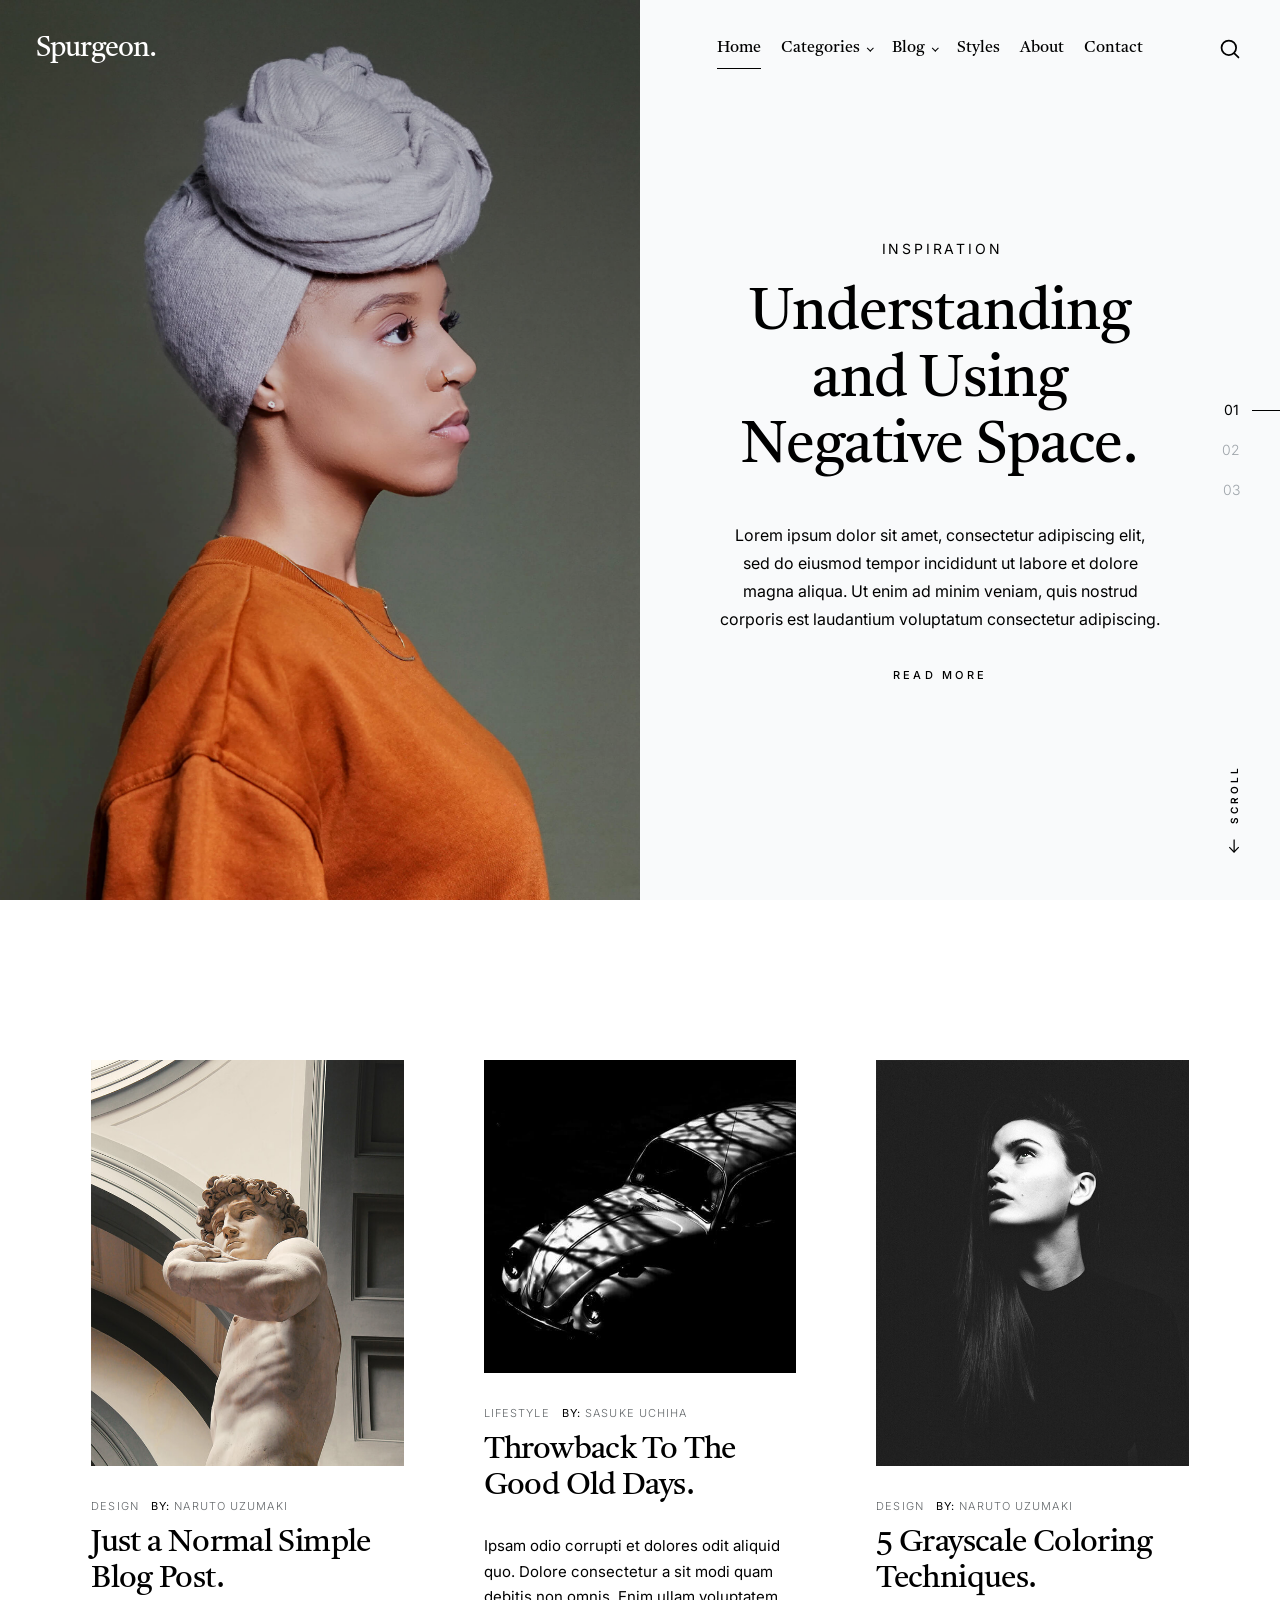
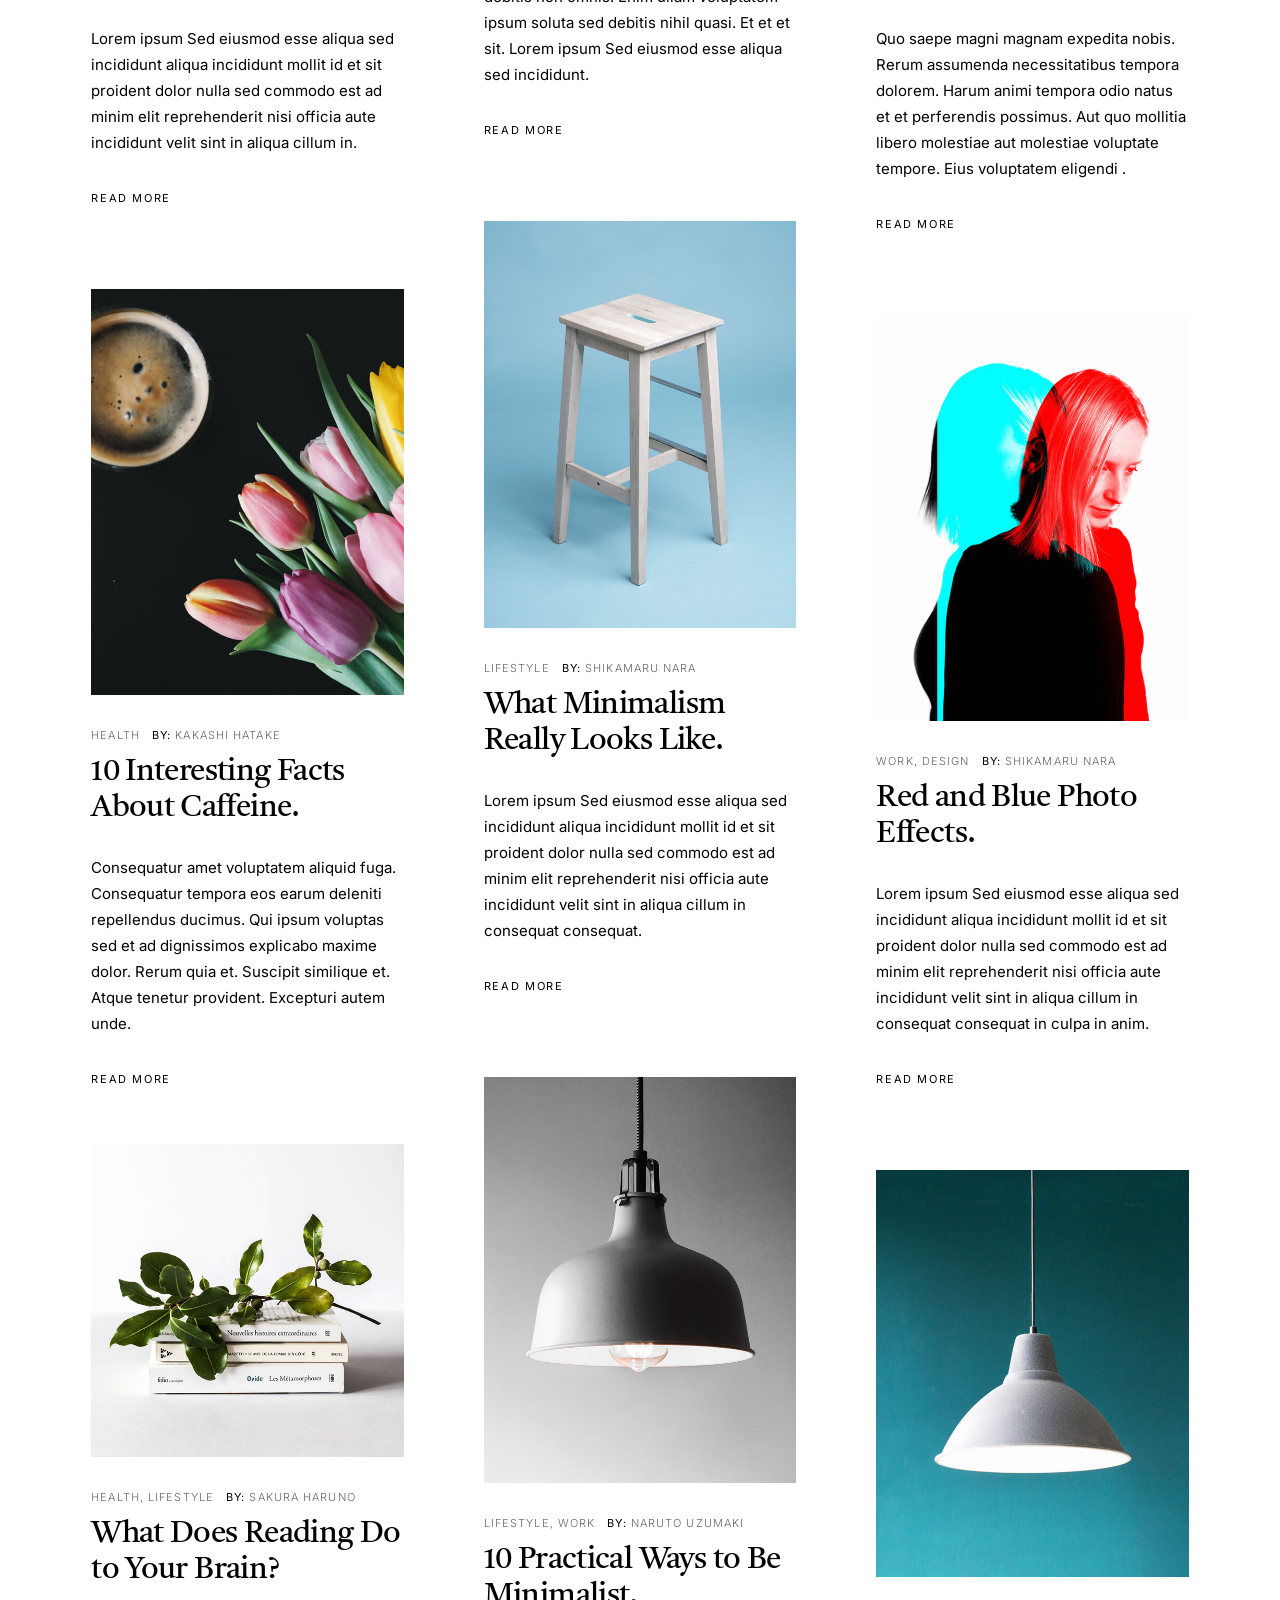
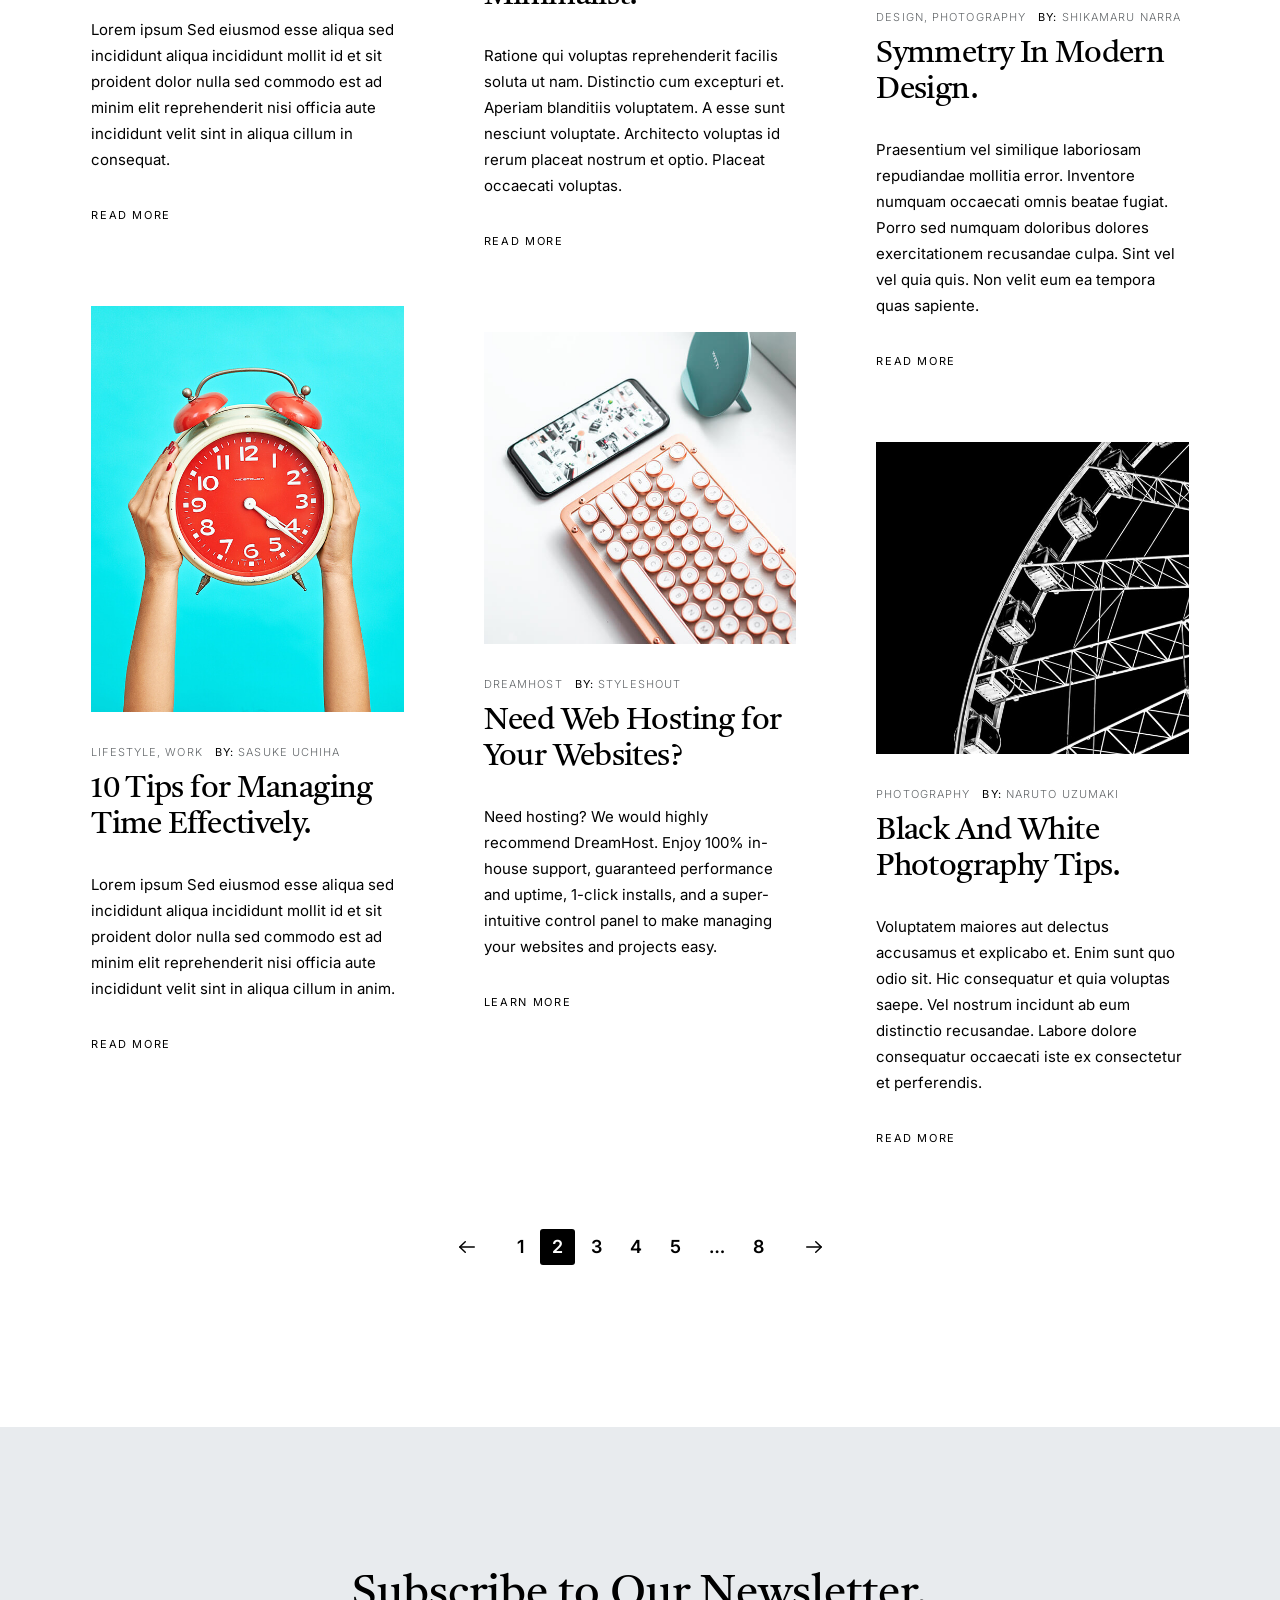
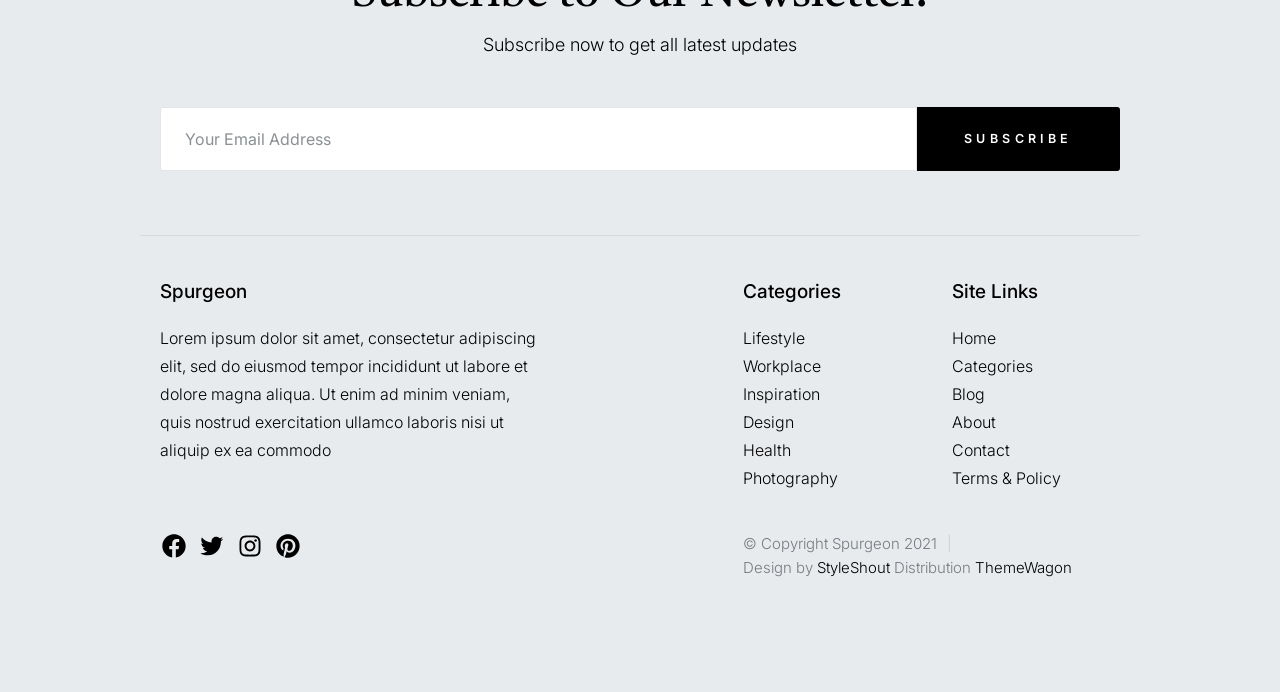
==== index.html @ 23471cc2 "Adicionando template" ====
<!DOCTYPE html>
<html lang="en" class="no-js" >
<head>

    <!--- basic page needs
    ================================================== -->
    <meta charset="utf-8">
    <meta name="viewport" content="width=device-width, initial-scale=1">
    <title>Spurgeon</title>

    <script>
        document.documentElement.classList.remove('no-js');
        document.documentElement.classList.add('js');
    </script>

    <!-- CSS
    ================================================== -->
    <link rel="stylesheet" href="css/vendor.css">
    <link rel="stylesheet" href="css/styles.css">

    <!-- favicons
    ================================================== -->
    <link rel="apple-touch-icon" sizes="180x180" href="apple-touch-icon.png">
    <link rel="icon" type="image/png" sizes="32x32" href="favicon-32x32.png">
    <link rel="icon" type="image/png" sizes="16x16" href="favicon-16x16.png">
    <link rel="manifest" href="site.webmanifest">

</head>


<body id="top">


    <!-- preloader
    ================================================== -->
    <div id="preloader">
        <div id="loader" class="dots-fade">
            <div></div>
            <div></div>
            <div></div>
        </div>
    </div>


    <!-- page wrap
    ================================================== -->
    <div id="page" class="s-pagewrap ss-home">


        <!-- # site header 
        ================================================== -->
        <header id="masthead" class="s-header">

            <div class="s-header__branding">
                <p class="site-title">
                    <a href="index.html" rel="home">Spurgeon.</a>
                </p>
            </div>

            <div class="row s-header__navigation">

                <nav class="s-header__nav-wrap">
    
                    <h3 class="s-header__nav-heading">Navigate to</h3>
    
                    <ul class="s-header__nav">
                        <li class="current-menu-item"><a href="index.html" title="">Home</a></li>
                        <li class="has-children">
                            <a href="#0" title="" class="">Categories</a>
                            <ul class="sub-menu">
                                <li><a href="category.html">Design</a></li>
                                <li><a href="category.html">Lifestyle</a></li>
                                <li><a href="category.html">Inspiration</a></li>
                                <li><a href="category.html">Work</a></li>
                                <li><a href="category.html">Health</a></li>
                                <li><a href="category.html">Photography</a></li>
                            </ul>
                        </li>
                        <li class="has-children">
                            <a href="#0" title="" class="">Blog</a>
                            <ul class="sub-menu">
                                <li><a href="single-standard.html">Standard Post</a></li>
                                <li><a href="single-video.html">Video Post</a></li>
                                <li><a href="single-audio.html">Audio Post</a></li>
                            </ul>
                        </li>
                        <li><a href="styles.html" title="">Styles</a></li>
                        <li><a href="about.html" title="">About</a></li>
                        <li><a href="contact.html" title="">Contact</a></li>
                    </ul> <!-- end s-header__nav -->

                </nav> <!-- end s-header__nav-wrap -->
    
            </div> <!-- end s-header__navigation -->

            <div class="s-header__search">

                <div class="s-header__search-inner">
                    <div class="row">
    
                        <form role="search" method="get" class="s-header__search-form" action="#">
                            <label>
                                <span class="u-screen-reader-text">Search for:</span>
                                <input type="search" class="s-header__search-field" placeholder="Search for..." value="" name="s" title="Search for:" autocomplete="off">
                            </label>
                            <input type="submit" class="s-header__search-submit" value="Search"> 
                        </form>
    
                        <a href="#0" title="Close Search" class="s-header__search-close">Close</a>
    
                    </div> <!-- end row -->
                </div> <!-- s-header__search-inner -->
    
            </div> <!-- end s-header__search -->

            <a class="s-header__menu-toggle" href="#0"><span>Menu</span></a>
            <a class="s-header__search-trigger" href="#">
                <svg width="24" height="24" fill="none" viewBox="0 0 24 24">
                    <path stroke="currentColor" stroke-linecap="round" stroke-linejoin="round" stroke-width="1.5" d="M19.25 19.25L15.5 15.5M4.75 11C4.75 7.54822 7.54822 4.75 11 4.75C14.4518 4.75 17.25 7.54822 17.25 11C17.25 14.4518 14.4518 17.25 11 17.25C7.54822 17.25 4.75 14.4518 4.75 11Z"></path>
                </svg>
            </a>

        </header> <!-- end s-header -->


        <!-- # site-content
        ================================================== -->
        <section id="content" class="s-content">


            <!-- hero -->
            <div class="hero">

                <div class="hero__slider swiper-container">

                    <div class="swiper-wrapper">
                        <article class="hero__slide swiper-slide">
                            <div class="hero__entry-image" style="background-image: url('images/thumbs/featured/featured-01_2000.jpg');"></div>
                            <div class="hero__entry-text">
                                <div class="hero__entry-text-inner">
                                    <div class="hero__entry-meta">
                                        <span class="cat-links">
                                            <a href="category.html">Inspiration</a>
                                        </span>
                                    </div>
                                    <h2 class="hero__entry-title">
                                        <a href="single-standard.html">
                                            Understanding and Using Negative Space.
                                        </a>
                                    </h2>
                                    <p class="hero__entry-desc">
                                    Lorem ipsum dolor sit amet, consectetur adipiscing elit, sed do eiusmod tempor 
                                    incididunt ut labore et dolore magna aliqua. Ut enim ad minim veniam, quis 
                                    nostrud corporis est laudantium voluptatum consectetur adipiscing. 
                                    </p>
                                    <a class="hero__more-link" href="single-standard.html">Read More</a>
                                </div>
                            </div>
                        </article>
                        <article class="hero__slide swiper-slide">
                            <div class="hero__entry-image" style="background-image: url('images/thumbs/featured/featured-02_2000.jpg');"></div>
                            <div class="hero__entry-text">
                                <div class="hero__entry-text-inner">
                                    <div class="hero__entry-meta">
                                        <span class="cat-links">
                                            <a href="category.html">Health</a>
                                        </span>
                                    </div>
                                    <h2 class="hero__entry-title">
                                        <a href="single-standard.html">
                                            10 Reasons Why Being in Nature Is Good For You.
                                        </a>
                                    </h2>
                                    <p class="hero__entry-desc">
                                    Voluptas harum sequi rerum quasi quisquam. Est tenetur ut doloribus in aliquid animi nostrum. Tempora 
                                    quibusdam ad nulla. Quis autem possimus dolores est est fugiat saepe vel aut. Earum consequatur.
                                    </p>
                                    <a class="hero__more-link" href="single-standard.html">Read More</a>
                                </div>
                            </div>
                        </article>
                        <article class="hero__slide swiper-slide">
                            <div class="hero__entry-image" style="background-image: url('images/thumbs/featured/featured-03_2000.jpg');"></div>
                            <div class="hero__entry-text">
                                <div class="hero__entry-text-inner">
                                    <div class="hero__entry-meta">
                                        <span class="cat-links">
                                            <a href="category.html">Lifestyle</a>
                                        </span>
                                    </div>
                                    <h2 class="hero__entry-title">
                                        <a href="single-standard.html">
                                            Six Relaxation Techniques to Reduce Stress.
                                        </a>
                                    </h2>
                                    <p class="hero__entry-desc">
                                    Quasi consequatur quia excepturi ullam velit. Repellat velit vel occaecati neque perspiciatis quibusdam nulla. 
                                    Unde et earum. Nostrum nulla optio debitis odio modi. Quis autem possimus dolores est est fugiat saepe vel aut.
                                    </p>
                                    <a class="hero__more-link" href="single-standard.html">Read More</a>
                                </div>
                            </div>
                        </article>
                    </div> <!-- swiper-wrapper -->

                    <div class="swiper-pagination"></div>
    
                </div> <!-- end hero slider -->

                <a href="#bricks" class="hero__scroll-down smoothscroll">
                    <svg width="24" height="24" fill="none" viewBox="0 0 24 24">
                        <path stroke="currentColor" stroke-linecap="round" stroke-linejoin="round" stroke-width="1.5" d="M10.25 6.75L4.75 12L10.25 17.25"></path>
                        <path stroke="currentColor" stroke-linecap="round" stroke-linejoin="round" stroke-width="1.5" d="M19.25 12H5"></path>
                    </svg>
                    <span>Scroll</span>
                </a>

            </div> <!-- end hero -->


            <!--  masonry -->
            <div id="bricks" class="bricks">

                <div class="masonry">

                    <div class="bricks-wrapper" data-animate-block>

                        <div class="grid-sizer"></div>

                        <article class="brick entry" data-animate-el>
        
                            <div class="entry__thumb">
                                <a href="single-standard.html" class="thumb-link">
                                    <img src="images/thumbs/masonry/statue-600.jpg" 
                                        srcset="images/thumbs/masonry/statue-600.jpg 1x, images/thumbs/masonry/statue-1200.jpg 2x" alt="">
                                </a>
                            </div> <!-- end entry__thumb -->
        
                            <div class="entry__text">
                                <div class="entry__header">
                                    <div class="entry__meta">
                                        <span class="cat-links">
                                            <a href="#">Design</a>
                                        </span>
                                        <span class="byline">
                                            By:
                                            <a href="#0">Naruto Uzumaki</a>
                                        </span>
                                    </div>
                                    <h1 class="entry__title"><a href="single-standard.html">Just a Normal Simple Blog Post.</a></h1>
                                 </div>
                                <div class="entry__excerpt">
                                    <p>
                                    Lorem ipsum Sed eiusmod esse aliqua sed incididunt aliqua incididunt mollit id et sit proident dolor nulla 
                                    sed commodo est ad minim elit reprehenderit nisi officia aute incididunt velit sint in aliqua cillum in.
                                    </p>
                                </div>
                                <a class="entry__more-link" href="#0">Read More</a>
                            </div> <!-- end entry__text -->
                        
                        </article> <!-- end article -->

                        <article class="brick entry" data-animate-el>
        
                            <div class="entry__thumb">
                                <a href="single-standard.html" class="thumb-link">
                                    <img src="images/thumbs/masonry/beetle-600.jpg" 
                                        srcset="images/thumbs/masonry/beetle-600.jpg 1x, images/thumbs/masonry/beetle-1200.jpg 2x" alt="">
                                </a>
                            </div> <!-- end entry__thumb -->
        
                            <div class="entry__text">
                                <div class="entry__header">
                                    <div class="entry__meta">
                                        <span class="cat-links">
                                            <a href="#">Lifestyle</a>
                                        </span>
                                        <span class="post-date">
                                            By:
                                            <a href="#0">Sasuke Uchiha</a>
                                        </span>
                                    </div>
                                    <h1 class="entry__title"><a href="single-standard.html">Throwback To The Good Old Days.</a></h1>
                                </div>
                                <div class="entry__excerpt">
                                    <p>
                                    Ipsam odio corrupti et dolores odit aliquid quo. Dolore consectetur a sit modi quam debitis non omnis. Enim ullam 
                                    voluptatem ipsum soluta sed debitis nihil quasi. Et et et sit. Lorem ipsum Sed eiusmod esse aliqua sed incididunt.
                                    </p>
                                </div>
                                <a class="entry__more-link" href="#0">Read More</a>
                            </div> <!-- end entry__text -->
                        
                        </article> <!-- end article -->

                        <article class="brick entry" data-animate-el>
            
                            <div class="entry__thumb">
                                <a href="single-standard.html" class="thumb-link">
                                    <img src="images/thumbs/masonry/grayscale-600.jpg" 
                                        srcset="images/thumbs/masonry/grayscale-600.jpg 1x, images/thumbs/masonry/grayscale-1200.jpg 2x" alt="">
                                </a>
                            </div> <!-- end entry__thumb -->
            
                            <div class="entry__text">
                                <div class="entry__header">
                                    <div class="entry__meta">
                                        <span class="cat-links">
                                            <a href="#">Design</a>
                                        </span>
                                        <span class="byline">
                                            By:
                                            <a href="#0">Naruto Uzumaki</a>
                                        </span>
                                    </div>
                                    <h1 class="entry__title"><a href="single-standard.html">5  Grayscale Coloring Techniques.</a></h1>
                                </div>
                                <div class="entry__excerpt">
                                    <p>
                                    Quo saepe magni magnam expedita nobis. Rerum assumenda necessitatibus tempora dolorem. Harum animi tempora odio natus et 
                                    et perferendis possimus. Aut quo mollitia libero molestiae aut molestiae voluptate tempore. Eius voluptatem eligendi .
                                    </p>
                                </div>
                                <a class="entry__more-link" href="#0">Read More</a>
                            </div> <!-- end entry__text -->
                            
                        </article> <!-- end article -->

                        <article class="brick entry" data-animate-el>
            
                            <div class="entry__thumb">
                                <a href="single-standard.html" class="thumb-link">
                                    <img src="images/thumbs/masonry/woodcraft-600.jpg" 
                                        srcset="images/thumbs/masonry/woodcraft-600.jpg 1x, images/thumbs/masonry/woodcraft-1200.jpg 2x" alt="">
                                </a>
                            </div> <!-- end entry__thumb -->
            
                            <div class="entry__text">
                                <div class="entry__header">
                                    <div class="entry__meta">
                                        <span class="cat-links">
                                            <a href="#">Lifestyle</a>
                                        </span>
                                        <span class="byline">
                                            By:
                                            <a href="#0">Shikamaru Nara</a>
                                        </span>
                                    </div>
                                    <h1 class="entry__title"><a href="single-standard.html">What Minimalism Really Looks Like.</a></h1>
                                 </div>
                                <div class="entry__excerpt">
                                    <p>
                                    Lorem ipsum Sed eiusmod esse aliqua sed incididunt aliqua incididunt mollit id et sit proident dolor nulla sed commodo 
                                    est ad minim elit reprehenderit nisi officia aute incididunt velit sint in aliqua cillum in consequat consequat.
                                    </p>
                                </div>
                                <a class="entry__more-link" href="#0">Read More</a>
                            </div> <!-- end entry__text -->
            
                        </article> <!-- end entry -->
        
                        <article class="brick entry" data-animate-el>
        
                            <div class="entry__thumb">
                                <a href="single-standard.html" class="thumb-link">
                                    <img src="images/thumbs/masonry/tulips-600.jpg" 
                                        srcset="images/thumbs/masonry/tulips-600.jpg 1x, images/thumbs/masonry/tulips-1200.jpg 2x" alt="">
                                </a>
                            </div>  <!-- end entry__thumb -->
        
                            <div class="entry__text">
                                <div class="entry__header">
                                    <div class="entry__meta">
                                        <span class="cat-links">
                                            <a href="#">Health</a>
                                        </span>
                                        <span class="byline">
                                            By:
                                            <a href="#0">Kakashi Hatake</a>
                                        </span>
                                    </div>
                                    <h1 class="entry__title"><a href="single-standard.html">10 Interesting Facts About Caffeine.</a></h1>
                                </div>
                                <div class="entry__excerpt">
                                    <p>
                                    Consequatur amet voluptatem aliquid fuga. Consequatur tempora eos earum deleniti repellendus ducimus. Qui ipsum voluptas 
                                    sed et ad dignissimos explicabo maxime dolor. Rerum quia et. Suscipit similique et. Atque tenetur provident. Excepturi 
                                    autem unde.
                                    </p>
                                </div>
                                <a class="entry__more-link" href="#0">Read More</a>
                            </div> <!-- end entry__text -->
                        
                        </article> <!-- end article -->

                        

                        <article class="brick entry" data-animate-el>
        
                            <div class="entry__thumb">
                                <a href="single-standard.html" class="thumb-link">
                                    <img src="images/thumbs/masonry/red-and-blue-600.jpg" 
                                        srcset="images/thumbs/masonry/red-and-blue-600.jpg 1x, images/thumbs/masonry/red-and-blue-1200.jpg 2x" alt="">
                                </a>
                            </div> <!-- end entry__thumb -->
        
                            <div class="entry__text">
                                <div class="entry__header">
                                    <div class="entry__meta">
                                        <span class="cat-links">
                                            <a href="#">Work</a> 
                                            <a href="#">Design</a>
                                        </span>
                                        <span class="byline">
                                            By:
                                            <a href="#0">Shikamaru Nara</a>
                                        </span>
                                    </div>
                                    <h1 class="entry__title"><a href="single-standard.html">Red and Blue Photo Effects.</a></h1>
                                </div>
                                <div class="entry__excerpt">
                                    <p>
                                    Lorem ipsum Sed eiusmod esse aliqua sed incididunt aliqua incididunt mollit id et sit proident dolor nulla sed commodo 
                                    est ad minim elit reprehenderit nisi officia aute incididunt velit sint in aliqua cillum in consequat consequat in
                                    culpa in anim.
                                    </p>
                                </div>
                                <a class="entry__more-link" href="#0">Read More</a>
                            </div> <!-- end entry__text -->
                        
                        </article> <!-- end article -->
        
                        <article class="brick entry" data-animate-el>
                
                            <div class="entry__thumb">
                                <a href="single-standard.html" class="thumb-link">
                                    <img src="images/thumbs/masonry/white-lamp-600.jpg" 
                                        srcset="images/thumbs/masonry/white-lamp-600.jpg 1x, images/thumbs/masonry/white-lamp-1200.jpg 2x" alt="">
                                </a>
                            </div> <!-- end entry__thumb -->
                
                            <div class="entry__text">
                                <div class="entry__header">
                                    <div class="entry__meta">
                                        <span class="cat-links">
                                            <a href="#">Lifestyle</a>
                                            <a href="#">Work</a>
                                        </span>
                                        <span class="byline">
                                            By:
                                            <a href="#0">Naruto Uzumaki</a>
                                        </span>
                                    </div>
                                    <h1 class="entry__title"><a href="single-standard.html">10 Practical Ways to Be Minimalist.</a></h1>
                                </div>
                                <div class="entry__excerpt">
                                    <p>
                                    Ratione qui voluptas reprehenderit facilis soluta ut nam. Distinctio cum excepturi et. Aperiam blanditiis voluptatem.
                                    A esse sunt nesciunt voluptate. Architecto voluptas id rerum placeat nostrum et optio. Placeat occaecati voluptas.
                                    </p>
                                </div>
                                <a class="entry__more-link" href="#0">Read More</a>
                            </div> <!-- end entry__text -->
                                
                        </article> <!-- end article -->
        
                        <article class="brick entry" data-animate-el>
        
                            <div class="entry__thumb">
                                <a href="single-standard.html" class="thumb-link">
                                    <img src="images/thumbs/masonry/books-600.jpg" 
                                        srcset="images/thumbs/masonry/books-600.jpg 1x, images/thumbs/masonry/books-1200.jpg 2x" alt="">
                                </a>
                            </div> <!-- end entry__thumb -->
        
                            <div class="entry__text">
                                <div class="entry__header">
                                    <div class="entry__meta">
                                        <span class="cat-links">
                                            <a href="#">Health</a>
                                            <a href="#">Lifestyle</a>
                                        </span>
                                        <span class="byline">
                                            By:
                                            <a href="#0">Sakura Haruno</a>
                                        </span>
                                    </div>
                                    <h1 class="entry__title"><a href="single-standard.html">What Does Reading Do to Your Brain?</a></h1>
                                </div>
                                <div class="entry__excerpt">
                                    <p>
                                    Lorem ipsum Sed eiusmod esse aliqua sed incididunt aliqua incididunt mollit id et sit proident dolor nulla sed 
                                    commodo est ad minim elit reprehenderit nisi officia aute incididunt velit sint in aliqua cillum in consequat.
                                    </p>
                                </div>
                                <a class="entry__more-link" href="#0">Read More</a>
                            </div> <!-- end entry__text -->
                        
                        </article> <!-- end article -->
        
                        <article class="brick entry" data-animate-el>
        
                            <div class="entry__thumb">
                                <a href="single-standard.html" class="thumb-link">
                                    <img src="images/thumbs/masonry/lamp-600.jpg" 
                                        srcset="images/thumbs/masonry/lamp-600.jpg 1x, images/thumbs/masonry/lamp-1200.jpg 2x" alt="">
                                </a>
                            </div> <!-- end entry__thumb -->
        
                            <div class="entry__text">
                                <div class="entry__header">
                                    <div class="entry__meta">
                                        <span class="cat-links">
                                            <a href="#">Design</a>
                                            <a href="#">Photography</a>
                                        </span>
                                        <span class="byline">
                                            By:
                                            <a href="#0">Shikamaru Narra</a>
                                        </span>
                                    </div>
                                    <h1 class="entry__title"><a href="single-standard.html">Symmetry In Modern Design.</a></h1>
                                </div>
                                <div class="entry__excerpt">
                                    <p>
                                    Praesentium vel similique laboriosam repudiandae mollitia error. Inventore numquam occaecati omnis beatae fugiat. 
                                    Porro sed numquam doloribus dolores exercitationem recusandae culpa. Sint vel vel quia quis. Non velit eum ea 
                                    tempora quas sapiente.
                                    </p>
                                </div>
                                <a class="entry__more-link" href="#0">Read More</a>
                            </div> <!-- end entry__text -->
                        
                        </article> <!-- end article -->

                        <article class="brick entry" data-animate-el>
        
                            <div class="entry__thumb">
                                <a href="single-standard.html" class="thumb-link">
                                    <img src="images/thumbs/masonry/clock-600.jpg" 
                                        srcset="images/thumbs/masonry/clock-600.jpg 1x, images/thumbs/masonry/clock-1200.jpg 2x" alt="">
                                </a>
                            </div> <!-- end entry__thumb -->
        
                            <div class="entry__text">
                                <div class="entry__header">
                                    <div class="entry__meta">
                                        <span class="cat-links">
                                            <a href="#">Lifestyle</a>
                                            <a href="#">Work</a>
                                        </span>
                                        <span class="byline">
                                            By:
                                            <a href="#0">Sasuke Uchiha</a>
                                        </span>
                                    </div>
                                    <h1 class="entry__title"><a href="single-standard.html">10 Tips for Managing Time Effectively.</a></h1>
                                </div>
                                <div class="entry__excerpt">
                                    <p>
                                    Lorem ipsum Sed eiusmod esse aliqua sed incididunt aliqua incididunt mollit id et sit proident dolor nulla 
                                    sed commodo est ad minim elit reprehenderit nisi officia aute incididunt velit sint in aliqua cillum in anim.
                                    </p>
                                </div>
                                <a class="entry__more-link" href="#0">Read More</a>
                            </div> <!-- end entry__text -->
                        
                        </article> <!-- end article -->

                        

                        <article class="brick entry" data-animate-el>
        
                            <div class="entry__thumb">
                                <a href="single-standard.html" class="thumb-link">
                                    <img src="images/thumbs/masonry/phone-and-keyboard-600.jpg" 
                                        srcset="images/thumbs/masonry/phone-and-keyboard-600.jpg 1x, images/thumbs/masonry/phone-and-keyboard-1200.jpg 2x" alt="">
                                </a>
                            </div> <!-- end entry__thumb -->
        
                            <div class="entry__text">
                                <div class="entry__header">
                                    <div class="entry__meta">
                                        <span class="cat-links">
                                            <a href="https://www.dreamhost.com/r.cgi?287326">Dreamhost</a>
                                        </span>
                                        <span class="byline">
                                            By:
                                            <a href="#0">StyleShout</a>
                                        </span>
                                    </div>
                                    <h1 class="entry__title"><a href="https://www.dreamhost.com/r.cgi?287326">Need Web Hosting for Your Websites?</a></h1>
                                </div>
                                <div class="entry__excerpt">
                                    <p>
                                    Need hosting? We would highly recommend DreamHost.
                                    Enjoy 100% in-house support, guaranteed performance and uptime, 1-click installs, and a super-intuitive control 
                                    panel to make managing your websites and projects easy.
                                    </p>
                                </div>
                                <a class="entry__more-link" href="https://www.dreamhost.com/r.cgi?287326">Learn More</a>
                            </div> <!-- end entry__text -->
                        
                        </article> <!-- end article -->

                        <article class="brick entry" data-animate-el>
        
                            <div class="entry__thumb">
                                <a href="single-standard.html" class="thumb-link">
                                    <img src="images/thumbs/masonry/wheel-600.jpg" 
                                        srcset="images/thumbs/masonry/wheel-600.jpg 1x, images/thumbs/masonry/wheel-1200.jpg 2x" alt="">
                                </a>
                            </div> <!-- end entry__thumb -->
        
                            <div class="entry__text">
                                <div class="entry__header">
                                    <div class="entry__meta">
                                        <span class="cat-links">
                                            <a href="#">Photography</a> 
                                        </span>
                                        <span class="byline">
                                            By:
                                            <a href="#0">Naruto Uzumaki</a>
                                        </span>
                                    </div>
                                    <h1 class="entry__title"><a href="single-standard.html">Black And White Photography Tips.</a></h1>
                                </div>
                                <div class="entry__excerpt">
                                    <p>
                                    Voluptatem maiores aut delectus accusamus et explicabo et. Enim sunt quo odio sit. Hic consequatur et quia voluptas saepe. 
                                    Vel nostrum incidunt ab eum distinctio recusandae. Labore dolore consequatur occaecati iste ex consectetur et perferendis.
                                    </p>
                                </div>
                                <a class="entry__more-link" href="#0">Read More</a>
                            </div> <!-- end entry__text -->
                        
                        </article> <!-- end article -->

                    </div> <!-- end bricks-wrapper -->

                </div> <!-- end masonry-->


                <!-- pagination -->
                <div class="row pagination">
                    <div class="column lg-12">
                        <nav class="pgn">
                            <ul>
                                <li>
                                    <a class="pgn__prev" href="#0">
                                        <svg width="24" height="24" fill="none" viewBox="0 0 24 24">
                                            <path stroke="currentColor" stroke-linecap="round" stroke-linejoin="round" stroke-width="1.5" d="M10.25 6.75L4.75 12L10.25 17.25"></path>
                                            <path stroke="currentColor" stroke-linecap="round" stroke-linejoin="round" stroke-width="1.5" d="M19.25 12H5"></path>
                                        </svg>
                                    </a>
                                </li>
                                <li><a class="pgn__num" href="#0">1</a></li>
                                <li><span class="pgn__num current">2</span></li>
                                <li><a class="pgn__num" href="#0">3</a></li>
                                <li><a class="pgn__num" href="#0">4</a></li>
                                <li><a class="pgn__num" href="#0">5</a></li>
                                <li><span class="pgn__num dots">…</span></li>
                                <li><a class="pgn__num" href="#0">8</a></li>
                                <li>
                                    <a class="pgn__next" href="#0">
                                        <svg width="24" height="24" fill="none" viewBox="0 0 24 24">
                                            <path stroke="currentColor" stroke-linecap="round" stroke-linejoin="round" stroke-width="1.5" d="M13.75 6.75L19.25 12L13.75 17.25"></path>
                                            <path stroke="currentColor" stroke-linecap="round" stroke-linejoin="round" stroke-width="1.5" d="M19 12H4.75"></path>
                                        </svg>
                                    </a>
                                </li>
                            </ul>
                        </nav> <!-- end pgn -->
                    </div> <!-- end column -->
                </div> <!-- end pagination -->

            </div> <!-- end bricks -->

        </section> <!-- end s-content -->


        <!-- # site-footer
        ================================================== -->
        <footer id="colophon" class="s-footer">

            <div class="row s-footer__subscribe">
                <div class="column lg-12">

                    <h2>
                    Subscribe to Our Newsletter.
                    </h2>
                    <p>
                    Subscribe now to get all latest updates
                    </p>

                    <form id="mc-form" class="mc-form">
                        <input type="email" name="EMAIL" id="mce-EMAIL" class="u-fullwidth text-center" placeholder="Your Email Address" title="The domain portion of the email address is invalid (the portion after the @)." pattern="^([^\x00-\x20\x22\x28\x29\x2c\x2e\x3a-\x3c\x3e\x40\x5b-\x5d\x7f-\xff]+|\x22([^\x0d\x22\x5c\x80-\xff]|\x5c[\x00-\x7f])*\x22)(\x2e([^\x00-\x20\x22\x28\x29\x2c\x2e\x3a-\x3c\x3e\x40\x5b-\x5d\x7f-\xff]+|\x22([^\x0d\x22\x5c\x80-\xff]|\x5c[\x00-\x7f])*\x22))*\x40([^\x00-\x20\x22\x28\x29\x2c\x2e\x3a-\x3c\x3e\x40\x5b-\x5d\x7f-\xff]+|\x5b([^\x0d\x5b-\x5d\x80-\xff]|\x5c[\x00-\x7f])*\x5d)(\x2e([^\x00-\x20\x22\x28\x29\x2c\x2e\x3a-\x3c\x3e\x40\x5b-\x5d\x7f-\xff]+|\x5b([^\x0d\x5b-\x5d\x80-\xff]|\x5c[\x00-\x7f])*\x5d))*(\.\w{2,})+$" required>
                        <input type="submit" name="subscribe" value="Subscribe" class="btn--small btn--primary u-fullwidth">
                        <!-- <div style="position: absolute; left: -5000px;" aria-hidden="true"><input type="text" name="b_cdb7b577e41181934ed6a6a44_9a91cfe7b3" tabindex="-1" value=""></div> -->
                        <div class="mc-status"></div>
                    </form>

                </div>
            </div> <!-- end s-footer__subscribe -->

            <div class="row s-footer__main">

                <div class="column lg-5 md-6 tab-12 s-footer__about">
                    <h4>Spurgeon</h4>

                    <p>
                    Lorem ipsum dolor sit amet, consectetur 
                    adipiscing elit, sed do eiusmod tempor 
                    incididunt ut labore et dolore magna aliqua. 
                    Ut enim ad minim veniam, quis nostrud exercitation 
                    ullamco laboris nisi ut aliquip ex ea commodo 
                    </p>
                </div> <!-- end s-footer__about -->

                <div class="column lg-5 md-6 tab-12">
                    <div class="row">
                        <div class="column lg-6">
                            <h4>Categories</h4>
                            <ul class="link-list">
                                <li><a href="category.html">Lifestyle</a></li>
                                <li><a href="category.html">Workplace</a></li>
                                <li><a href="category.html">Inspiration</a></li>
                                <li><a href="category.html">Design</a></li>
                                <li><a href="category.html">Health</a></li>
                                <li><a href="category.html">Photography</a></li>
                            </ul>
                        </div>
                        <div class="column lg-6">
                            <h4>Site Links</h4>
                            <ul class="link-list">
                                <li><a href="index.html">Home</a></li>
                                <li><a href="category.html">Categories</a></li>
                                <li><a href="category.html">Blog</a></li>
                                <li><a href="about.html">About</a></li>
                                <li><a href="about.html">Contact</a></li>
                                <li><a href="#0">Terms & Policy</a></li>
                            </ul>
                        </div>
                    </div>
                </div>

            </div> <!-- end s-footer__main -->

            <div class="row s-footer__bottom">

                <div class="column lg-7 md-6 tab-12">
                    <ul class="s-footer__social">
                        <li>
                            <a href="#0">
                                <svg xmlns="http://www.w3.org/2000/svg" width="24" height="24" viewBox="0 0 24 24" style="fill: rgba(0, 0, 0, 1);transform: ;msFilter:;"><path d="M12.001 2.002c-5.522 0-9.999 4.477-9.999 9.999 0 4.99 3.656 9.126 8.437 9.879v-6.988h-2.54v-2.891h2.54V9.798c0-2.508 1.493-3.891 3.776-3.891 1.094 0 2.24.195 2.24.195v2.459h-1.264c-1.24 0-1.628.772-1.628 1.563v1.875h2.771l-.443 2.891h-2.328v6.988C18.344 21.129 22 16.992 22 12.001c0-5.522-4.477-9.999-9.999-9.999z"></path></svg>
                                <span class="u-screen-reader-text">Facebook</span>
                            </a>
                        </li>
                        <li>
                            <a href="#0">
                                <svg xmlns="http://www.w3.org/2000/svg" width="24" height="24" viewBox="0 0 24 24" style="fill:rgba(0, 0, 0, 1);transform:;-ms-filter:"><path d="M19.633,7.997c0.013,0.175,0.013,0.349,0.013,0.523c0,5.325-4.053,11.461-11.46,11.461c-2.282,0-4.402-0.661-6.186-1.809 c0.324,0.037,0.636,0.05,0.973,0.05c1.883,0,3.616-0.636,5.001-1.721c-1.771-0.037-3.255-1.197-3.767-2.793 c0.249,0.037,0.499,0.062,0.761,0.062c0.361,0,0.724-0.05,1.061-0.137c-1.847-0.374-3.23-1.995-3.23-3.953v-0.05 c0.537,0.299,1.16,0.486,1.82,0.511C3.534,9.419,2.823,8.184,2.823,6.787c0-0.748,0.199-1.434,0.548-2.032 c1.983,2.443,4.964,4.04,8.306,4.215c-0.062-0.3-0.1-0.611-0.1-0.923c0-2.22,1.796-4.028,4.028-4.028 c1.16,0,2.207,0.486,2.943,1.272c0.91-0.175,1.782-0.512,2.556-0.973c-0.299,0.935-0.936,1.721-1.771,2.22 c0.811-0.088,1.597-0.312,2.319-0.624C21.104,6.712,20.419,7.423,19.633,7.997z"></path></svg>
                                <span class="u-screen-reader-text">Twitter</span>
                            </a>
                        </li>
                        <li>
                            <a href="#0">
                                <svg xmlns="http://www.w3.org/2000/svg" width="24" height="24" viewBox="0 0 24 24" style="fill:rgba(0, 0, 0, 1);transform:;-ms-filter:"><path d="M11.999,7.377c-2.554,0-4.623,2.07-4.623,4.623c0,2.554,2.069,4.624,4.623,4.624c2.552,0,4.623-2.07,4.623-4.624 C16.622,9.447,14.551,7.377,11.999,7.377L11.999,7.377z M11.999,15.004c-1.659,0-3.004-1.345-3.004-3.003 c0-1.659,1.345-3.003,3.004-3.003s3.002,1.344,3.002,3.003C15.001,13.659,13.658,15.004,11.999,15.004L11.999,15.004z"></path><circle cx="16.806" cy="7.207" r="1.078"></circle><path d="M20.533,6.111c-0.469-1.209-1.424-2.165-2.633-2.632c-0.699-0.263-1.438-0.404-2.186-0.42 c-0.963-0.042-1.268-0.054-3.71-0.054s-2.755,0-3.71,0.054C7.548,3.074,6.809,3.215,6.11,3.479C4.9,3.946,3.945,4.902,3.477,6.111 c-0.263,0.7-0.404,1.438-0.419,2.186c-0.043,0.962-0.056,1.267-0.056,3.71c0,2.442,0,2.753,0.056,3.71 c0.015,0.748,0.156,1.486,0.419,2.187c0.469,1.208,1.424,2.164,2.634,2.632c0.696,0.272,1.435,0.426,2.185,0.45 c0.963,0.042,1.268,0.055,3.71,0.055s2.755,0,3.71-0.055c0.747-0.015,1.486-0.157,2.186-0.419c1.209-0.469,2.164-1.424,2.633-2.633 c0.263-0.7,0.404-1.438,0.419-2.186c0.043-0.962,0.056-1.267,0.056-3.71s0-2.753-0.056-3.71C20.941,7.57,20.801,6.819,20.533,6.111z M19.315,15.643c-0.007,0.576-0.111,1.147-0.311,1.688c-0.305,0.787-0.926,1.409-1.712,1.711c-0.535,0.199-1.099,0.303-1.67,0.311 c-0.95,0.044-1.218,0.055-3.654,0.055c-2.438,0-2.687,0-3.655-0.055c-0.569-0.007-1.135-0.112-1.669-0.311 c-0.789-0.301-1.414-0.923-1.719-1.711c-0.196-0.534-0.302-1.099-0.311-1.669c-0.043-0.95-0.053-1.218-0.053-3.654 c0-2.437,0-2.686,0.053-3.655c0.007-0.576,0.111-1.146,0.311-1.687c0.305-0.789,0.93-1.41,1.719-1.712 c0.534-0.198,1.1-0.303,1.669-0.311c0.951-0.043,1.218-0.055,3.655-0.055c2.437,0,2.687,0,3.654,0.055 c0.571,0.007,1.135,0.112,1.67,0.311c0.786,0.303,1.407,0.925,1.712,1.712c0.196,0.534,0.302,1.099,0.311,1.669 c0.043,0.951,0.054,1.218,0.054,3.655c0,2.436,0,2.698-0.043,3.654H19.315z"></path></svg>
                                <span class="u-screen-reader-text">Instagram</span>
                            </a>
                        </li>
                        <li>
                            <a href="#0">
                                <svg xmlns="http://www.w3.org/2000/svg" width="24" height="24" viewBox="0 0 24 24" style="fill: rgba(0, 0, 0, 1);transform: ;msFilter:;"><path d="M11.99 2C6.472 2 2 6.473 2 11.99c0 4.232 2.633 7.85 6.35 9.306-.088-.79-.166-2.006.034-2.868.182-.78 1.172-4.966 1.172-4.966s-.299-.599-.299-1.484c0-1.388.805-2.425 1.808-2.425.853 0 1.264.64 1.264 1.407 0 .858-.546 2.139-.827 3.327-.235.994.499 1.805 1.479 1.805 1.775 0 3.141-1.872 3.141-4.575 0-2.392-1.719-4.064-4.173-4.064-2.843 0-4.512 2.132-4.512 4.335 0 .858.331 1.779.744 2.28a.3.3 0 0 1 .069.286c-.076.315-.245.994-.277 1.133-.044.183-.145.222-.335.134-1.247-.581-2.027-2.405-2.027-3.871 0-3.151 2.289-6.045 6.601-6.045 3.466 0 6.159 2.469 6.159 5.77 0 3.444-2.171 6.213-5.184 6.213-1.013 0-1.964-.525-2.29-1.146l-.623 2.374c-.225.868-.834 1.956-1.241 2.62a10 10 0 0 0 2.958.445c5.517 0 9.99-4.473 9.99-9.99S17.507 2 11.99 2"></path></svg>
                                <span class="u-screen-reader-text">Pinterest</span>
                            </a>
                        </li>
                    </ul>
                </div>
                <div class="column lg-5 md-6 tab-12">
                    <div class="ss-copyright">
                        <span>© Copyright Spurgeon 2021</span> 
                        <span>Design by <a href="https://www.styleshout.com/">StyleShout</a> Distribution <a href="https://themewagon.com">ThemeWagon</a></span>
                    </div>
                </div>

            </div> <!-- end s-footer__bottom -->
           
            <div class="ss-go-top">
                <a class="smoothscroll" title="Back to Top" href="#top">
                    <svg width="24" height="24" fill="none" viewBox="0 0 24 24">
                        <path stroke="currentColor" stroke-linecap="round" stroke-linejoin="round" stroke-width="1.5" d="M17.25 10.25L12 4.75L6.75 10.25"/>
                        <path stroke="currentColor" stroke-linecap="round" stroke-linejoin="round" stroke-width="1.5" d="M12 19.25V5.75"/>
                    </svg>
                </a>
            </div> <!-- end ss-go-top -->

        </footer><!-- end s-footer -->


    <!-- Java Script
    ================================================== -->
    <script src="js/plugins.js"></script>
    <script src="js/main.js"></script>

</body>
</html>
---- css/vendor.css ----
/* ===================================================================
 * Spurgeon Third-party Stylesheets
 * Template Ver. 1.0.0
 * 08-16-2021
 * -------------------------------------------------------------------
 *
 * TOC:
 * # PrismJS
 * # Swiper 
 *
 * ------------------------------------------------------------------- */


/* ===================================================================
 * # PrismJS 1.20.0
 *   https://prismjs.com/download.html#themes=prism-okaidia&languages=markup+css+clike+javascript+markup-templating+php 
 *   
 *   okaidia theme for JavaScript, CSS and HTML
 *   Loosely based on Monokai textmate theme by http://www.monokai.nl/
 *   @author ocodia
 * ------------------------------------------------------------------- */
code[class*="language-"],
pre[class*="language-"] {
    color           : #f8f8f2;
    background      : none;
    text-shadow     : 0 1px rgba(0, 0, 0, 0.3);
    font-family     : var(--font-mono);
    font-size       : calc(var(--text-size) * 0.9444);
    text-align      : left;
    white-space     : pre;
    word-spacing    : normal;
    word-break      : normal;
    word-wrap       : normal;
    line-height     : var(--vspace-1);
    -moz-tab-size   : 4;
    -o-tab-size     : 4;
    tab-size        : 4;
    -webkit-hyphens : none;
    -moz-hyphens    : none;
    -ms-hyphens     : none;
    hyphens         : none;
}

/* Code blocks */
pre[class*="language-"] {
    padding  : var(--vspace-0_5) 0 var(--vspace-1);
    margin   : var(--vspace-1) 0;
    overflow : auto;
}

:not(pre)>code[class*="language-"],
pre[class*="language-"] {
    background : #272822;
}

/* Inline code */
:not(pre)>code[class*="language-"] {
    padding     : .1em;
    white-space : normal;
}

.token.comment,
.token.prolog,
.token.doctype,
.token.cdata {
    color : slategray;
}

.token.punctuation {
    color : #f8f8f2;
}

.token.namespace {
    opacity : .7;
}

.token.property,
.token.tag,
.token.constant,
.token.symbol,
.token.deleted {
    color : #f92672;
}

.token.boolean,
.token.number {
    color : #ae81ff;
}

.token.selector,
.token.attr-name,
.token.string,
.token.char,
.token.builtin,
.token.inserted {
    color : #a6e22e;
}

.token.operator,
.token.entity,
.token.url,
.language-css .token.string,
.style .token.string,
.token.variable {
    color : #f8f8f2;
}

.token.atrule,
.token.attr-value,
.token.function,
.token.class-name {
    color : #e6db74;
}

.token.keyword {
    color : #66d9ef;
}

.token.regex,
.token.important {
    color : #fd971f;
}

.token.important,
.token.bold {
    font-weight : bold;
}

.token.italic {
    font-style : italic;
}

.token.entity {
    cursor : help;
}


/* ===================================================================
 * # Swiper 6.4.5
 *   Most modern mobile touch slider and framework with hardware accelerated transitions
 *   https://swiperjs.com
 *
 *   Copyright 2014-2020 Vladimir Kharlampidi
 *
 *   Released under the MIT License
 *
 *   Released on: December 18, 2020
 * ------------------------------------------------------------------- */
@font-face {
    font-family : "swiper-icons";
    src         : url("data:application/font-woff;charset=utf-8;base64, [base64]//wADZ2x5ZgAAAywAAADMAAAD2MHtryVoZWFkAAABbAAAADAAAAA2E2+eoWhoZWEAAAGcAAAAHwAAACQC9gDzaG10eAAAAigAAAAZAAAArgJkABFsb2NhAAAC0AAAAFoAAABaFQAUGG1heHAAAAG8AAAAHwAAACAAcABAbmFtZQAAA/gAAAE5AAACXvFdBwlwb3N0AAAFNAAAAGIAAACE5s74hXjaY2BkYGAAYpf5Hu/j+W2+MnAzMYDAzaX6QjD6/4//Bxj5GA8AuRwMYGkAPywL13jaY2BkYGA88P8Agx4j+/8fQDYfA1AEBWgDAIB2BOoAeNpjYGRgYNBh4GdgYgABEMnIABJzYNADCQAACWgAsQB42mNgYfzCOIGBlYGB0YcxjYGBwR1Kf2WQZGhhYGBiYGVmgAFGBiQQkOaawtDAoMBQxXjg/wEGPcYDDA4wNUA2CCgwsAAAO4EL6gAAeNpj2M0gyAACqxgGNWBkZ2D4/wMA+xkDdgAAAHjaY2BgYGaAYBkGRgYQiAHyGMF8FgYHIM3DwMHABGQrMOgyWDLEM1T9/w8UBfEMgLzE////P/5//f/V/xv+r4eaAAeMbAxwIUYmIMHEgKYAYjUcsDAwsLKxc3BycfPw8jEQA/[base64]/uznmfPFBNODM2K7MTQ45YEAZqGP81AmGGcF3iPqOop0r1SPTaTbVkfUe4HXj97wYE+yNwWYxwWu4v1ugWHgo3S1XdZEVqWM7ET0cfnLGxWfkgR42o2PvWrDMBSFj/IHLaF0zKjRgdiVMwScNRAoWUoH78Y2icB/yIY09An6AH2Bdu/UB+yxopYshQiEvnvu0dURgDt8QeC8PDw7Fpji3fEA4z/PEJ6YOB5hKh4dj3EvXhxPqH/SKUY3rJ7srZ4FZnh1PMAtPhwP6fl2PMJMPDgeQ4rY8YT6Gzao0eAEA409DuggmTnFnOcSCiEiLMgxCiTI6Cq5DZUd3Qmp10vO0LaLTd2cjN4fOumlc7lUYbSQcZFkutRG7g6JKZKy0RmdLY680CDnEJ+UMkpFFe1RN7nxdVpXrC4aTtnaurOnYercZg2YVmLN/d/gczfEimrE/fs/bOuq29Zmn8tloORaXgZgGa78yO9/cnXm2BpaGvq25Dv9S4E9+5SIc9PqupJKhYFSSl47+Qcr1mYNAAAAeNptw0cKwkAAAMDZJA8Q7OUJvkLsPfZ6zFVERPy8qHh2YER+3i/BP83vIBLLySsoKimrqKqpa2hp6+jq6RsYGhmbmJqZSy0sraxtbO3sHRydnEMU4uR6yx7JJXveP7WrDycAAAAAAAH//wACeNpjYGRgYOABYhkgZgJCZgZNBkYGLQZtIJsFLMYAAAw3ALgAeNolizEKgDAQBCchRbC2sFER0YD6qVQiBCv/H9ezGI6Z5XBAw8CBK/m5iQQVauVbXLnOrMZv2oLdKFa8Pjuru2hJzGabmOSLzNMzvutpB3N42mNgZGBg4GKQYzBhYMxJLMlj4GBgAYow/P/PAJJhLM6sSoWKfWCAAwDAjgbRAAB42mNgYGBkAIIbCZo5IPrmUn0hGA0AO8EFTQAA") format("woff");
    font-weight : 400;
    font-style  : normal;
}

:root {
    --swiper-theme-color : #007aff;
}

.swiper-container {
    margin-left  : auto;
    margin-right : auto;
    position     : relative;
    overflow     : hidden;
    list-style   : none;
    padding      : 0;
    /* Fix of Webkit flickering */
    z-index      : 1;
}

.swiper-container-vertical>.swiper-wrapper {
    flex-direction : column;
}

.swiper-wrapper {
    position            : relative;
    width               : 100%;
    height              : 100%;
    z-index             : 1;
    display             : flex;
    transition-property : transform;
    box-sizing          : content-box;
}

.swiper-container-android .swiper-slide,
.swiper-wrapper {
    transform : translate3d(0px, 0, 0);
}

.swiper-container-multirow>.swiper-wrapper {
    flex-wrap : wrap;
}

.swiper-container-multirow-column>.swiper-wrapper {
    flex-wrap      : wrap;
    flex-direction : column;
}

.swiper-container-free-mode>.swiper-wrapper {
    transition-timing-function : ease-out;
    margin                     : 0 auto;
}

.swiper-slide {
    flex-shrink         : 0;
    width               : 100%;
    height              : 100%;
    position            : relative;
    transition-property : transform;
}

.swiper-slide-invisible-blank {
    visibility : hidden;
}

/* Auto Height */
.swiper-container-autoheight,
.swiper-container-autoheight .swiper-slide {
    height : auto;
}

.swiper-container-autoheight .swiper-wrapper {
    align-items         : flex-start;
    transition-property : transform, height;
}

/* 3D Effects */
.swiper-container-3d {
    perspective : 1200px;
}

.swiper-container-3d .swiper-wrapper,
.swiper-container-3d .swiper-slide,
.swiper-container-3d .swiper-slide-shadow-left,
.swiper-container-3d .swiper-slide-shadow-right,
.swiper-container-3d .swiper-slide-shadow-top,
.swiper-container-3d .swiper-slide-shadow-bottom,
.swiper-container-3d .swiper-cube-shadow {
    transform-style : preserve-3d;
}

.swiper-container-3d .swiper-slide-shadow-left,
.swiper-container-3d .swiper-slide-shadow-right,
.swiper-container-3d .swiper-slide-shadow-top,
.swiper-container-3d .swiper-slide-shadow-bottom {
    position       : absolute;
    left           : 0;
    top            : 0;
    width          : 100%;
    height         : 100%;
    pointer-events : none;
    z-index        : 10;
}

.swiper-container-3d .swiper-slide-shadow-left {
    background-image : linear-gradient(to left, rgba(0, 0, 0, 0.5), rgba(0, 0, 0, 0));
}

.swiper-container-3d .swiper-slide-shadow-right {
    background-image : linear-gradient(to right, rgba(0, 0, 0, 0.5), rgba(0, 0, 0, 0));
}

.swiper-container-3d .swiper-slide-shadow-top {
    background-image : linear-gradient(to top, rgba(0, 0, 0, 0.5), rgba(0, 0, 0, 0));
}

.swiper-container-3d .swiper-slide-shadow-bottom {
    background-image : linear-gradient(to bottom, rgba(0, 0, 0, 0.5), rgba(0, 0, 0, 0));
}

/* CSS Mode */
.swiper-container-css-mode>.swiper-wrapper {
    overflow           : auto;
    scrollbar-width    : none;
    /* For Firefox */
    -ms-overflow-style : none;
    /* For Internet Explorer and Edge */
}

.swiper-container-css-mode>.swiper-wrapper::-webkit-scrollbar {
    display : none;
}

.swiper-container-css-mode>.swiper-wrapper>.swiper-slide {
    scroll-snap-align : start start;
}

.swiper-container-horizontal.swiper-container-css-mode>.swiper-wrapper {
    scroll-snap-type : x mandatory;
}

.swiper-container-vertical.swiper-container-css-mode>.swiper-wrapper {
    scroll-snap-type : y mandatory;
}

:root {
    --swiper-navigation-size   : 44px;
    /*
    --swiper-navigation-color  : var(--swiper-theme-color);
    */
}

.swiper-button-prev,
.swiper-button-next {
    position        : absolute;
    top             : 50%;
    width           : calc(var(--swiper-navigation-size) / 44 * 27);
    height          : var(--swiper-navigation-size);
    margin-top      : calc(-1 * var(--swiper-navigation-size) / 2);
    z-index         : 10;
    cursor          : pointer;
    display         : flex;
    align-items     : center;
    justify-content : center;
    color           : var(--swiper-navigation-color, var(--swiper-theme-color));
}

.swiper-button-prev.swiper-button-disabled,
.swiper-button-next.swiper-button-disabled {
    opacity        : 0.35;
    cursor         : auto;
    pointer-events : none;
}

.swiper-button-prev:after,
.swiper-button-next:after {
    font-family    : swiper-icons;
    font-size      : var(--swiper-navigation-size);
    text-transform : none !important;
    letter-spacing : 0;
    text-transform : none;
    font-variant   : initial;
    line-height    : 1;
}

.swiper-button-prev,
.swiper-container-rtl .swiper-button-next {
    left  : 10px;
    right : auto;
}

.swiper-button-prev:after,
.swiper-container-rtl .swiper-button-next:after {
    content : "prev";
}

.swiper-button-next,
.swiper-container-rtl .swiper-button-prev {
    right : 10px;
    left  : auto;
}

.swiper-button-next:after,
.swiper-container-rtl .swiper-button-prev:after {
    content : "next";
}

.swiper-button-prev.swiper-button-white,
.swiper-button-next.swiper-button-white {
    --swiper-navigation-color : #ffffff;
}

.swiper-button-prev.swiper-button-black,
.swiper-button-next.swiper-button-black {
    --swiper-navigation-color : #000000;
}

.swiper-button-lock {
    display : none;
}

:root {
    /*
    --swiper-pagination-color: var(--swiper-theme-color);
    */
}

.swiper-pagination {
    position   : absolute;
    text-align : center;
    transition : 300ms opacity;
    transform  : translate3d(0, 0, 0);
    z-index    : 10;
}

.swiper-pagination.swiper-pagination-hidden {
    opacity : 0;
}

/* Common Styles */
.swiper-pagination-fraction,
.swiper-pagination-custom,
.swiper-container-horizontal>.swiper-pagination-bullets {
    bottom : 10px;
    left   : 0;
    width  : 100%;
}

/* Bullets */
.swiper-pagination-bullets-dynamic {
    overflow  : hidden;
    font-size : 0;
}

.swiper-pagination-bullets-dynamic .swiper-pagination-bullet {
    transform : scale(0.33);
    position  : relative;
}

.swiper-pagination-bullets-dynamic .swiper-pagination-bullet-active {
    transform : scale(1);
}

.swiper-pagination-bullets-dynamic .swiper-pagination-bullet-active-main {
    transform : scale(1);
}

.swiper-pagination-bullets-dynamic .swiper-pagination-bullet-active-prev {
    transform : scale(0.66);
}

.swiper-pagination-bullets-dynamic .swiper-pagination-bullet-active-prev-prev {
    transform : scale(0.33);
}

.swiper-pagination-bullets-dynamic .swiper-pagination-bullet-active-next {
    transform : scale(0.66);
}

.swiper-pagination-bullets-dynamic .swiper-pagination-bullet-active-next-next {
    transform : scale(0.33);
}

.swiper-pagination-bullet {
    width         : 8px;
    height        : 8px;
    display       : inline-block;
    border-radius : 100%;
    background    : #000;
    opacity       : 0.2;
}

button.swiper-pagination-bullet {
    border             : none;
    margin             : 0;
    padding            : 0;
    box-shadow         : none;
    -webkit-appearance : none;
    -moz-appearance    : none;
    appearance         : none;
}

.swiper-pagination-clickable .swiper-pagination-bullet {
    cursor : pointer;
}

.swiper-pagination-bullet-active {
    opacity    : 1;
    background : var(--swiper-pagination-color, var(--swiper-theme-color));
}

.swiper-container-vertical>.swiper-pagination-bullets {
    right     : 10px;
    top       : 50%;
    transform : translate3d(0px, -50%, 0);
}

.swiper-container-vertical>.swiper-pagination-bullets .swiper-pagination-bullet {
    margin  : 6px 0;
    display : block;
}

.swiper-container-vertical>.swiper-pagination-bullets.swiper-pagination-bullets-dynamic {
    top       : 50%;
    transform : translateY(-50%);
    width     : 8px;
}

.swiper-container-vertical>.swiper-pagination-bullets.swiper-pagination-bullets-dynamic .swiper-pagination-bullet {
    display    : inline-block;
    transition : 200ms transform, 200ms top;
}

.swiper-container-horizontal>.swiper-pagination-bullets .swiper-pagination-bullet {
    margin : 0 4px;
}

.swiper-container-horizontal>.swiper-pagination-bullets.swiper-pagination-bullets-dynamic {
    left        : 50%;
    transform   : translateX(-50%);
    white-space : nowrap;
}

.swiper-container-horizontal>.swiper-pagination-bullets.swiper-pagination-bullets-dynamic .swiper-pagination-bullet {
    transition : 200ms transform, 200ms left;
}

.swiper-container-horizontal.swiper-container-rtl>.swiper-pagination-bullets-dynamic .swiper-pagination-bullet {
    transition : 200ms transform, 200ms right;
}

/* Progress */
.swiper-pagination-progressbar {
    background : rgba(0, 0, 0, 0.25);
    position   : absolute;
}

.swiper-pagination-progressbar .swiper-pagination-progressbar-fill {
    background       : var(--swiper-pagination-color, var(--swiper-theme-color));
    position         : absolute;
    left             : 0;
    top              : 0;
    width            : 100%;
    height           : 100%;
    transform        : scale(0);
    transform-origin : left top;
}

.swiper-container-rtl .swiper-pagination-progressbar .swiper-pagination-progressbar-fill {
    transform-origin : right top;
}

.swiper-container-horizontal>.swiper-pagination-progressbar,
.swiper-container-vertical>.swiper-pagination-progressbar.swiper-pagination-progressbar-opposite {
    width  : 100%;
    height : 4px;
    left   : 0;
    top    : 0;
}

.swiper-container-vertical>.swiper-pagination-progressbar,
.swiper-container-horizontal>.swiper-pagination-progressbar.swiper-pagination-progressbar-opposite {
    width  : 4px;
    height : 100%;
    left   : 0;
    top    : 0;
}

.swiper-pagination-white {
    --swiper-pagination-color : #ffffff;
}

.swiper-pagination-black {
    --swiper-pagination-color : #000000;
}

.swiper-pagination-lock {
    display : none;
}

/* Scrollbar */
.swiper-scrollbar {
    border-radius    : 10px;
    position         : relative;
    -ms-touch-action : none;
    background       : rgba(0, 0, 0, 0.1);
}

.swiper-container-horizontal>.swiper-scrollbar {
    position : absolute;
    left     : 1%;
    bottom   : 3px;
    z-index  : 50;
    height   : 5px;
    width    : 98%;
}

.swiper-container-vertical>.swiper-scrollbar {
    position : absolute;
    right    : 3px;
    top      : 1%;
    z-index  : 50;
    width    : 5px;
    height   : 98%;
}

.swiper-scrollbar-drag {
    height        : 100%;
    width         : 100%;
    position      : relative;
    background    : rgba(0, 0, 0, 0.5);
    border-radius : 10px;
    left          : 0;
    top           : 0;
}

.swiper-scrollbar-cursor-drag {
    cursor : move;
}

.swiper-scrollbar-lock {
    display : none;
}

.swiper-zoom-container {
    width           : 100%;
    height          : 100%;
    display         : flex;
    justify-content : center;
    align-items     : center;
    text-align      : center;
}

.swiper-zoom-container>img,
.swiper-zoom-container>svg,
.swiper-zoom-container>canvas {
    max-width  : 100%;
    max-height : 100%;
    object-fit : contain;
}

.swiper-slide-zoomed {
    cursor : move;
}

/* Preloader */
:root {
    /*
    --swiper-preloader-color: var(--swiper-theme-color);
    */
}

.swiper-lazy-preloader {
    width            : 42px;
    height           : 42px;
    position         : absolute;
    left             : 50%;
    top              : 50%;
    margin-left      : -21px;
    margin-top       : -21px;
    z-index          : 10;
    transform-origin : 50%;
    animation        : swiper-preloader-spin 1s infinite linear;
    box-sizing       : border-box;
    border           : 4px solid var(--swiper-preloader-color, var(--swiper-theme-color));
    border-radius    : 50%;
    border-top-color : transparent;
}

.swiper-lazy-preloader-white {
    --swiper-preloader-color : #fff;
}

.swiper-lazy-preloader-black {
    --swiper-preloader-color : #000;
}

@keyframes swiper-preloader-spin {
    100% {
        transform : rotate(360deg);
    }
}

/* a11y */
.swiper-container .swiper-notification {
    position       : absolute;
    left           : 0;
    top            : 0;
    pointer-events : none;
    opacity        : 0;
    z-index        : -1000;
}

.swiper-container-fade.swiper-container-free-mode .swiper-slide {
    transition-timing-function : ease-out;
}

.swiper-container-fade .swiper-slide {
    pointer-events      : none;
    transition-property : opacity;
}

.swiper-container-fade .swiper-slide .swiper-slide {
    pointer-events : none;
}

.swiper-container-fade .swiper-slide-active,
.swiper-container-fade .swiper-slide-active .swiper-slide-active {
    pointer-events : auto;
}

.swiper-container-cube {
    overflow : visible;
}

.swiper-container-cube .swiper-slide {
    pointer-events              : none;
    -webkit-backface-visibility : hidden;
    backface-visibility         : hidden;
    z-index                     : 1;
    visibility                  : hidden;
    transform-origin            : 0 0;
    width                       : 100%;
    height                      : 100%;
}

.swiper-container-cube .swiper-slide .swiper-slide {
    pointer-events : none;
}

.swiper-container-cube.swiper-container-rtl .swiper-slide {
    transform-origin : 100% 0;
}

.swiper-container-cube .swiper-slide-active,
.swiper-container-cube .swiper-slide-active .swiper-slide-active {
    pointer-events : auto;
}

.swiper-container-cube .swiper-slide-active,
.swiper-container-cube .swiper-slide-next,
.swiper-container-cube .swiper-slide-prev,
.swiper-container-cube .swiper-slide-next+.swiper-slide {
    pointer-events : auto;
    visibility     : visible;
}

.swiper-container-cube .swiper-slide-shadow-top,
.swiper-container-cube .swiper-slide-shadow-bottom,
.swiper-container-cube .swiper-slide-shadow-left,
.swiper-container-cube .swiper-slide-shadow-right {
    z-index                     : 0;
    -webkit-backface-visibility : hidden;
    backface-visibility         : hidden;
}

.swiper-container-cube .swiper-cube-shadow {
    position       : absolute;
    left           : 0;
    bottom         : 0px;
    width          : 100%;
    height         : 100%;
    background     : #000;
    opacity        : 0.6;
    -webkit-filter : blur(50px);
    filter         : blur(50px);
    z-index        : 0;
}

.swiper-container-flip {
    overflow : visible;
}

.swiper-container-flip .swiper-slide {
    pointer-events              : none;
    -webkit-backface-visibility : hidden;
    backface-visibility         : hidden;
    z-index                     : 1;
}

.swiper-container-flip .swiper-slide .swiper-slide {
    pointer-events : none;
}

.swiper-container-flip .swiper-slide-active,
.swiper-container-flip .swiper-slide-active .swiper-slide-active {
    pointer-events : auto;
}

.swiper-container-flip .swiper-slide-shadow-top,
.swiper-container-flip .swiper-slide-shadow-bottom,
.swiper-container-flip .swiper-slide-shadow-left,
.swiper-container-flip .swiper-slide-shadow-right {
    z-index                     : 0;
    -webkit-backface-visibility : hidden;
    backface-visibility         : hidden;
}
---- css/styles.css ----
/* =================================================================== 
 * Spurgeon Main Stylesheet
 * Template Ver. 1.0.0
 * 08-15-2021
 * ------------------------------------------------------------------
 *
 * TOC:
 * # SETTINGS
 *      ## fonts
 *      ## colors
 *      ## spacing and typescale
 *      ## grid variables
 * # NORMALIZE
 * # BASE SETUP
 * # GRID
 *      ## large screen devices 
 *      ## medium screen devices 
 *      ## tablet devices 
 *      ## mobile devices 
 *      ## small screen devices 
 *      ## additional column stackpoints 
 * # UTILITY CLASSES
 * # TYPOGRAPHY 
 *      ## base type styles
 *      ## additional typography & helper classes
 *      ## lists
 *      ## spacing
 * # PRELOADER 
 *      ## page loaded
 * # FORM 
 *      ## style placeholder text
 *      ## change autocomplete styles in Chrome
 * # BUTTONS
 * # TABLE
 * # COMPONENTS
 *      ## pagination 
 *      ## alert box 
 *      ## skillbars 
 *      ## stats tabs
 * # PROJECT-WIDE SHARED STYLES
 *      ## fade in up effect
 *      ## media classes
 *      ## swiper overrides
 *      ## bricks masonry 
 *      ## masonry entries 
 * # PAGE WRAP
 * # SITE HEADER
 *      ## branding
 *      ## main navigation
 *      ## mobile menu toggle
 *      ## header-search
 *      ## close button for search 
 *      ## search triggers
 * # HERO
 *      ## hero slider
 *      ## hero scroll down
 *      ## slide transitions
 * # SITE CONTENT
 *      ## pageheader
 * # FOOTER
 *      ## subscription form
 *      ## footer social
 *      ## copyright
 *      ## go top
 * # BLOG STYLES 
 *      ## blog comments 
 *
 * ------------------------------------------------------------------ */


/* ===================================================================
 * # SETTINGS
 *
 *
 * ------------------------------------------------------------------- */

/* ------------------------------------------------------------------- 
 * ## fonts 
 * ------------------------------------------------------------------- */
@import url("https://fonts.googleapis.com/css2?family=Castoro:ital@0;1&family=Inter:wght@300;400;500;600;700&display=swap");

:root {
    --font-1    : "Inter", sans-serif;
    --font-2    : "Castoro", serif;

    /* monospace
    */
    --font-mono : Consolas, "Andale Mono", Courier, "Courier New", monospace;
}

/* ------------------------------------------------------------------- 
 * ## colors
 * ------------------------------------------------------------------- */
:root {

    /* color-1(#04776F)
     * color-2(#DD614A)
     */
    --color-1                      : hsla(176, 93%, 24%, 1);
    --color-2                      : hsla(9, 68%, 58%, 1);

    /* theme color variations
     */
    --color-1-lighter              : hsla(176, 93%, 44%, 1);
    --color-1-light                : hsla(176, 93%, 34%, 1);
    --color-1-dark                 : hsla(176, 93%, 14%, 1);
    --color-1-darker               : hsla(176, 93%, 8%, 1);
    --color-2-lighter              : hsla(9, 68%, 78%, 1);
    --color-2-light                : hsla(9, 68%, 68%, 1);
    --color-2-dark                 : hsla(9, 68%, 48%, 1);
    --color-2-darker               : hsla(9, 68%, 38%, 1);

    /* feedback colors
     * color-error(#ffd1d2), color-success(#c8e675), 
     * color-info(#d7ecfb), color-notice(#fff099)
     */
    --color-error                  : hsla(359, 100%, 91%, 1);
    --color-success                : hsla(76, 69%, 68%, 1);
    --color-info                   : hsla(205, 82%, 91%, 1);
    --color-notice                 : hsla(51, 100%, 80%, 1);
    --color-error-content          : hsla(359, 50%, 50%, 1);
    --color-success-content        : hsla(76, 29%, 28%, 1);
    --color-info-content           : hsla(205, 32%, 31%, 1);
    --color-notice-content         : hsla(51, 30%, 30%, 1);

    /* shades 
     * generated using 
     * Tint & Shade Generator 
     * (https://maketintsandshades.com/)
     */
    --color-black                  : #000000;
    --color-gray-19                : #141415;
    --color-gray-18                : #27292a;
    --color-gray-17                : #3b3d40;
    --color-gray-16                : #4f5255;
    --color-gray-15                : #63676a;
    --color-gray-14                : #767b7f;
    --color-gray-13                : #8a9094;
    --color-gray-12                : #9ea4aa;
    --color-gray-11                : #b1b9bf;
    --color-gray-10                : #c5cdd4;
    --color-gray-9                 : #cbd2d8;
    --color-gray-8                 : #d1d7dd;
    --color-gray-7                 : #d6dce1;
    --color-gray-6                 : #dce1e5;
    --color-gray-5                 : #e2e6ea;
    --color-gray-4                 : #e8ebee;
    --color-gray-3                 : #eef0f2;
    --color-gray-2                 : #f3f5f6;
    --color-gray-1                 : #f9fafb;
    --color-white                  : #ffffff;

    /* text
     */
    --color-text                   : var(--color-black);
    --color-text-dark              : var(--color-black);
    --color-text-light             : var(--color-gray-15);
    --color-placeholder            : var(--color-gray-13);

    /* buttons
     */
    --color-btn                    : var(--color-gray-5);
    --color-btn-text               : var(--color-black);
    --color-btn-hover              : var(--color-gray-7);
    --color-btn-hover-text         : var(--color-black);
    --color-btn-primary            : var(--color-black);
    --color-btn-primary-text       : var(--color-white);
    --color-btn-primary-hover      : var(--color-1);
    --color-btn-primary-hover-text : var(--color-white);
    --color-btn-stroke             : var(--color-black);
    --color-btn-stroke-text        : var(--color-black);
    --color-btn-stroke-hover       : var(--color-black);
    --color-btn-stroke-hover-text  : var(--color-white);

    /* preloader
     */
    --color-preloader-bg           : white;
    --color-loader                 : black;
    --color-loader-light           : rgba(0, 0, 0, 0.1);

    /* others
     */
    --color-body                   : white;
    --color-border                 : rgba(0, 0, 0, .08);
    --border-radius                : 3px;
}

/* ------------------------------------------------------------------- 
 * ## spacing and typescale
 * ------------------------------------------------------------------- */
:root {

    /* spacing
     * base font size: 18px 
     * vertical space unit : 32px
     */
    --base-size        : 62.5%;
    --multiplier       : 1;
    --base-font-size   : calc(1.8rem * var(--multiplier));
    --space            : calc(3.2rem * var(--multiplier));

    /* vertical spacing 
     */
    --vspace-0_125     : calc(0.125 * var(--space));
    --vspace-0_25      : calc(0.25 * var(--space));
    --vspace-0_375     : calc(0.375 * var(--space));
    --vspace-0_5       : calc(0.5 * var(--space));
    --vspace-0_625     : calc(0.625 * var(--space));
    --vspace-0_75      : calc(0.75 * var(--space));
    --vspace-0_875     : calc(0.875 * var(--space));
    --vspace-1         : calc(var(--space));
    --vspace-1_25      : calc(1.25 * var(--space));
    --vspace-1_5       : calc(1.5 * var(--space));
    --vspace-1_75      : calc(1.75 * var(--space));
    --vspace-2         : calc(2 * var(--space));
    --vspace-2_5       : calc(2.5 * var(--space));
    --vspace-3         : calc(3 * var(--space));
    --vspace-3_5       : calc(3.5 * var(--space));
    --vspace-4         : calc(4 * var(--space));
    --vspace-4_5       : calc(4.5 * var(--space));
    --vspace-5         : calc(5 * var(--space));

    /* type scale
     * ratio 1         :2 | base: 18px
     * -------------------------------------------------------
     *
     * --text-display-3 = (77.40px)
     * --text-display-2 = (64.50px)
     * --text-display-1 = (53.75px)
     * --text-xxxl      = (44.79px)
     * --text-xxl       = (37.32px)
     * --text-xl        = (31.10px)
     * --text-lg        = (25.92px)
     * --text-md        = (21.60px)
     * --text-size      = (18.00px) BASE
     * --text-sm        = (15.00px)
     * --text-xs        = (12.50px)
     *
     * ---------------------------------------------------------
     */
    --text-scale-ratio : 1.2;
    --text-size        : var(--base-font-size);
    --text-xs          : calc((var(--text-size) / var(--text-scale-ratio)) / var(--text-scale-ratio));
    --text-sm          : calc(var(--text-xs) * var(--text-scale-ratio));
    --text-md          : calc(var(--text-sm) * var(--text-scale-ratio) * var(--text-scale-ratio));
    --text-lg          : calc(var(--text-md) * var(--text-scale-ratio));
    --text-xl          : calc(var(--text-lg) * var(--text-scale-ratio));
    --text-xxl         : calc(var(--text-xl) * var(--text-scale-ratio));
    --text-xxxl        : calc(var(--text-xxl) * var(--text-scale-ratio));
    --text-display-1   : calc(var(--text-xxxl) * var(--text-scale-ratio));
    --text-display-2   : calc(var(--text-display-1) * var(--text-scale-ratio));
    --text-display-3   : calc(var(--text-display-2) * var(--text-scale-ratio));

    /* default button height
     */
    --vspace-btn       : var(--vspace-2);
}

/* on mobile devices below 600px, change the value of '--multiplier' 
 * to adjust the values of base font size and vertical space unit.
 */
@media screen and (max-width: 600px) {
    :root {
        --multiplier : .9375;
    }
}

/* ------------------------------------------------------------------- 
 * ## grid variables
 * ------------------------------------------------------------------- */
:root {

    /* widths for rows and containers
     */
    --width-full     : 100%;
    --width-max      : 1200px;
    --width-wide     : 1400px;
    --width-wider    : 1600px;
    --width-widest   : 1800px;
    --width-narrow   : 1000px;
    --width-narrower : 800px;
    --width-grid-max : var(--width-max);

    /* gutter
     */
    --gutter         : 2rem;
}

/* on medium screen devices
 */
@media screen and (max-width: 1200px) {
    :root {
        --gutter : 1.8rem;
    }
}

/* on mobile devices
 */
@media screen and (max-width: 600px) {
    :root {
        --gutter : 1rem;
    }
}


/* ====================================================================
 * # NORMALIZE
 *
 *
 * --------------------------------------------------------------------
 * normalize.css v8.0.1 | MIT License |
 * github.com/necolas/normalize.css
 * -------------------------------------------------------------------- */
html {
    line-height              : 1.15;
    -webkit-text-size-adjust : 100%;
}

body {
    margin : 0;
}

main {
    display : block;
}

h1 {
    font-size : 2em;
    margin    : 0.67em 0;
}

hr {
    box-sizing : content-box;
    height     : 0;
    overflow   : visible;
}

pre {
    font-family : monospace, monospace;
    font-size   : 1em;
}

a {
    background-color : transparent;
}

abbr[title] {
    border-bottom   : none;
    text-decoration : underline;
    text-decoration : underline dotted;
}

b,
strong {
    font-weight : bolder;
}

code,
kbd,
samp {
    font-family : monospace, monospace;
    font-size   : 1em;
}

small {
    font-size : 80%;
}

sub,
sup {
    font-size      : 75%;
    line-height    : 0;
    position       : relative;
    vertical-align : baseline;
}

sub {
    bottom : -0.25em;
}

sup {
    top : -0.5em;
}

img {
    border-style : none;
}

button,
input,
optgroup,
select,
textarea {
    font-family : inherit;
    font-size   : 100%;
    line-height : 1.15;
    margin      : 0;
}

button,
input {
    overflow : visible;
}

button,
select {
    text-transform : none;
}

button,
[type="button"],
[type="reset"],
[type="submit"] {
    -webkit-appearance : button;
}

button::-moz-focus-inner,
[type="button"]::-moz-focus-inner,
[type="reset"]::-moz-focus-inner,
[type="submit"]::-moz-focus-inner {
    border-style : none;
    padding      : 0;
}

button:-moz-focusring,
[type="button"]:-moz-focusring,
[type="reset"]:-moz-focusring,
[type="submit"]:-moz-focusring {
    outline : 1px dotted ButtonText;
}

fieldset {
    padding : 0.35em 0.75em 0.625em;
}

legend {
    box-sizing  : border-box;
    color       : inherit;
    display     : table;
    max-width   : 100%;
    padding     : 0;
    white-space : normal;
}

progress {
    vertical-align : baseline;
}

textarea {
    overflow : auto;
}

[type="checkbox"],
[type="radio"] {
    box-sizing : border-box;
    padding    : 0;
}

[type="number"]::-webkit-inner-spin-button,
[type="number"]::-webkit-outer-spin-button {
    height : auto;
}

[type="search"] {
    -webkit-appearance : textfield;
    outline-offset     : -2px;
}

[type="search"]::-webkit-search-decoration {
    -webkit-appearance : none;
}

::-webkit-file-upload-button {
    -webkit-appearance : button;
    font               : inherit;
}

details {
    display : block;
}

summary {
    display : list-item;
}

template {
    display : none;
}

[hidden] {
    display : none;
}


/* ===================================================================
 * # BASE SETUP
 *
 *
 * ------------------------------------------------------------------- */
html {
    font-size  : var(--base-size);
    box-sizing : border-box;
}

*,
*::before,
*::after {
    box-sizing : inherit;
}

html,
body {
    height : 100%;
}

body {
    background-color            : var(--color-body);
    -webkit-overflow-scrolling  : touch;
    -webkit-text-size-adjust    : 100%;
    -webkit-tap-highlight-color : rgba(0, 0, 0, 0);
    -webkit-font-smoothing      : antialiased;
    -moz-osx-font-smoothing     : grayscale;
}

p {
    font-size      : inherit;
    text-rendering : optimizeLegibility;
}

a {
    text-decoration : none;
}

svg,
img,
video {
    max-width : 100%;
    height    : auto;
}

pre {
    overflow : auto;
}

div,
dl,
dt,
dd,
ul,
ol,
li,
h1,
h2,
h3,
h4,
h5,
h6,
pre,
form,
p,
blockquote,
th,
td {
    margin  : 0;
    padding : 0;
}

input[type="email"],
input[type="number"],
input[type="search"],
input[type="text"],
input[type="tel"],
input[type="url"],
input[type="password"],
textarea {
    -webkit-appearance : none;
    -moz-appearance    : none;
    appearance         : none;
}


/* ===================================================================
 * # GRID v4.0.0
 *
 *
 *   -----------------------------------------------------------------
 * - Grid breakpoints are based on MAXIMUM WIDTH media queries, 
 *   meaning they apply to that one breakpoint and ALL THOSE BELOW IT.
 * - Grid columns without a specified width will automatically layout 
 *   as equal width columns.
 *
 * - BLOCK GRID columns(columns inside BLOCK GRID containers) are 
 *   equally-sized columns define at parent/row level. 
 *   A BLOCK GRID container's class attribute value begins with "block-".
 *
 * ------------------------------------------------------------------- */

/* row 
 */
.row {
    width     : 92%;
    max-width : var(--width-grid-max);
    margin    : 0 auto;
    display   : flex;
    flex-flow : row wrap;
}

.row .row {
    width        : auto;
    max-width    : none;
    margin-left  : calc(var(--gutter) * -1);
    margin-right : calc(var(--gutter) * -1);
}

/* column
 */
.column {
    display : block;
    flex    : 1 1 0%;
    padding : 0 var(--gutter);
}

.collapse>.column,
.column.collapse {
    padding : 0;
}

/* row utility classes
 */
.row.row-wrap {
    flex-wrap : wrap;
}

.row.row-nowrap {
    flex-wrap : nowrap;
}

.row.row-y-top {
    align-items : flex-start;
}

.row.row-y-bottom {
    align-items : flex-end;
}

.row.row-y-center {
    align-items : center;
}

.row.row-stretch {
    align-items : stretch;
}

.row.row-baseline {
    align-items : baseline;
}

.row.row-x-left {
    justify-content : flex-start;
}

.row.row-x-right {
    justify-content : flex-end;
}

.row.row-x-center {
    justify-content : center;
}

/* --------------------------------------------------------------------
 * ## large screen devices 
 * -------------------------------------------------------------------- */
.lg-1 {
    flex  : none;
    width : 8.33333%;
}

.lg-2 {
    flex  : none;
    width : 16.66667%;
}

.lg-3 {
    flex  : none;
    width : 25%;
}

.lg-4 {
    flex  : none;
    width : 33.33333%;
}

.lg-5 {
    flex  : none;
    width : 41.66667%;
}

.lg-6 {
    flex  : none;
    width : 50%;
}

.lg-7 {
    flex  : none;
    width : 58.33333%;
}

.lg-8 {
    flex  : none;
    width : 66.66667%;
}

.lg-9 {
    flex  : none;
    width : 75%;
}

.lg-10 {
    flex  : none;
    width : 83.33333%;
}

.lg-11 {
    flex  : none;
    width : 91.66667%;
}

.lg-12 {
    flex  : none;
    width : 100%;
}

.block-lg-one-eight>.column {
    flex  : none;
    width : 12.5%;
}

.block-lg-one-sixth>.column {
    flex  : none;
    width : 16.66667%;
}

.block-lg-one-fifth>.column {
    flex  : none;
    width : 20%;
}

.block-lg-one-fourth>.column {
    flex  : none;
    width : 25%;
}

.block-lg-one-third>.column {
    flex  : none;
    width : 33.33333%;
}

.block-lg-one-half>.column {
    flex  : none;
    width : 50%;
}

.block-lg-whole>.column {
    flex  : none;
    width : 100%;
}

/* --------------------------------------------------------------------
 * ## medium screen devices 
 * -------------------------------------------------------------------- */
@media screen and (max-width: 1200px) {
    .md-1 {
        flex  : none;
        width : 8.33333%;
    }

    .md-2 {
        flex  : none;
        width : 16.66667%;
    }

    .md-3 {
        flex  : none;
        width : 25%;
    }

    .md-4 {
        flex  : none;
        width : 33.33333%;
    }

    .md-5 {
        flex  : none;
        width : 41.66667%;
    }

    .md-6 {
        flex  : none;
        width : 50%;
    }

    .md-7 {
        flex  : none;
        width : 58.33333%;
    }

    .md-8 {
        flex  : none;
        width : 66.66667%;
    }

    .md-9 {
        flex  : none;
        width : 75%;
    }

    .md-10 {
        flex  : none;
        width : 83.33333%;
    }

    .md-11 {
        flex  : none;
        width : 91.66667%;
    }

    .md-12 {
        flex  : none;
        width : 100%;
    }

    .block-md-one-eight>.column {
        flex  : none;
        width : 12.5%;
    }

    .block-md-one-sixth>.column {
        flex  : none;
        width : 16.66667%;
    }

    .block-md-one-fifth>.column {
        flex  : none;
        width : 20%;
    }

    .block-md-one-fourth>.column {
        flex  : none;
        width : 25%;
    }

    .block-md-one-third>.column {
        flex  : none;
        width : 33.33333%;
    }

    .block-md-one-half>.column {
        flex  : none;
        width : 50%;
    }

    .block-md-whole>.column {
        flex  : none;
        width : 100%;
    }

    .hide-on-md {
        display : none;
    }
}

/* --------------------------------------------------------------------
 * ## tablet devices 
 * -------------------------------------------------------------------- */
@media screen and (max-width: 800px) {
    .tab-1 {
        flex  : none;
        width : 8.33333%;
    }

    .tab-2 {
        flex  : none;
        width : 16.66667%;
    }

    .tab-3 {
        flex  : none;
        width : 25%;
    }

    .tab-4 {
        flex  : none;
        width : 33.33333%;
    }

    .tab-5 {
        flex  : none;
        width : 41.66667%;
    }

    .tab-6 {
        flex  : none;
        width : 50%;
    }

    .tab-7 {
        flex  : none;
        width : 58.33333%;
    }

    .tab-8 {
        flex  : none;
        width : 66.66667%;
    }

    .tab-9 {
        flex  : none;
        width : 75%;
    }

    .tab-10 {
        flex  : none;
        width : 83.33333%;
    }

    .tab-11 {
        flex  : none;
        width : 91.66667%;
    }

    .tab-12 {
        flex  : none;
        width : 100%;
    }

    .block-tab-one-eight>.column {
        flex  : none;
        width : 12.5%;
    }

    .block-tab-one-sixth>.column {
        flex  : none;
        width : 16.66667%;
    }

    .block-tab-one-fifth>.column {
        flex  : none;
        width : 20%;
    }

    .block-tab-one-fourth>.column {
        flex  : none;
        width : 25%;
    }

    .block-tab-one-third>.column {
        flex  : none;
        width : 33.33333%;
    }

    .block-tab-one-half>.column {
        flex  : none;
        width : 50%;
    }

    .block-tab-whole>.column {
        flex  : none;
        width : 100%;
    }

    .hide-on-tab {
        display : none;
    }
}

/* --------------------------------------------------------------------
 * ## mobile devices 
 * -------------------------------------------------------------------- */
@media screen and (max-width: 600px) {
    .row {
        width         : 100%;
        padding-left  : 6vw;
        padding-right : 6vw;
    }

    .row .row {
        padding-left  : 0;
        padding-right : 0;
    }

    .mob-1 {
        flex  : none;
        width : 8.33333%;
    }

    .mob-2 {
        flex  : none;
        width : 16.66667%;
    }

    .mob-3 {
        flex  : none;
        width : 25%;
    }

    .mob-4 {
        flex  : none;
        width : 33.33333%;
    }

    .mob-5 {
        flex  : none;
        width : 41.66667%;
    }

    .mob-6 {
        flex  : none;
        width : 50%;
    }

    .mob-7 {
        flex  : none;
        width : 58.33333%;
    }

    .mob-8 {
        flex  : none;
        width : 66.66667%;
    }

    .mob-9 {
        flex  : none;
        width : 75%;
    }

    .mob-10 {
        flex  : none;
        width : 83.33333%;
    }

    .mob-11 {
        flex  : none;
        width : 91.66667%;
    }

    .mob-12 {
        flex  : none;
        width : 100%;
    }

    .block-mob-one-eight>.column {
        flex  : none;
        width : 12.5%;
    }

    .block-mob-one-sixth>.column {
        flex  : none;
        width : 16.66667%;
    }

    .block-mob-one-fifth>.column {
        flex  : none;
        width : 20%;
    }

    .block-mob-one-fourth>.column {
        flex  : none;
        width : 25%;
    }

    .block-mob-one-third>.column {
        flex  : none;
        width : 33.33333%;
    }

    .block-mob-one-half>.column {
        flex  : none;
        width : 50%;
    }

    .block-mob-whole>.column {
        flex  : none;
        width : 100%;
    }

    .hide-on-mob {
        display : none;
    }
}

/* --------------------------------------------------------------------
 * ## small screen devices 
 * --------------------------------------------------------------------*/

/* stack columns on small screen devices
 */
@media screen and (max-width: 400px) {
    .row .row {
        margin-left  : 0;
        margin-right : 0;
    }

    .block-stack>.column,
    .column {
        flex         : none;
        width        : 100%;
        margin-left  : 0;
        margin-right : 0;
        padding      : 0;
    }

    .hide-on-sm {
        display : none;
    }
}

/* --------------------------------------------------------------------
 * ## additional column stackpoints 
 * -------------------------------------------------------------------- */
@media screen and (max-width: 1000px) {

    .stack-on-1000,
    .block-stack-on-1000>.column {
        flex         : none;
        width        : 100%;
        margin-left  : 0;
        margin-right : 0;
    }
}

@media screen and (max-width: 700px) {

    .stack-on-700,
    .block-stack-on-700>.column {
        flex         : none;
        width        : 100%;
        margin-left  : 0;
        margin-right : 0;
    }
}

@media screen and (max-width: 550px) {

    .stack-on-550,
    .block-stack-on-550>.column {
        flex         : none;
        width        : 100%;
        margin-left  : 0;
        margin-right : 0;
    }
}


/* ===================================================================
 * # UTILITY CLASSES
 *
 *
 * ------------------------------------------------------------------- */

/* flex item alignment classes
 */
.u-flexitem-center {
    margin     : auto;
    align-self : center;
}

.u-flexitem-left {
    margin-right : auto;
    align-self   : center;
}

.u-flexitem-right {
    margin-left : auto;
    align-self  : center;
}

.u-flexitem-x-center {
    margin-right : auto;
    margin-left  : auto;
}

.u-flexitem-x-left {
    margin-right : auto;
}

.u-flexitem-x-right {
    margin-left : auto;
}

.u-flexitem-y-center {
    align-self : center;
}

.u-flexitem-y-top {
    align-self : flex-start;
}

.u-flexitem-y-bottom {
    align-self : flex-end;
}

/* misc helper classes
 */
.u-screen-reader-text {
    clip      : rect(1px, 1px, 1px, 1px);
    clip-path : inset(50%);
    height    : 1px;
    width     : 1px;
    margin    : -1px;
    overflow  : hidden;
    padding   : 0;
    border    : 0;
    position  : absolute;
    word-wrap : normal !important;
}

.u-clearfix:after {
    content : "";
    display : table;
    clear   : both;
}

.u-hidden {
    display : none;
}

.u-invisible {
    visibility : hidden;
}

.u-antialiased {
    -webkit-font-smoothing  : antialiased;
    -moz-osx-font-smoothing : grayscale;
}

.u-overflow-hidden {
    overflow : hidden;
}

.u-remove-top {
    margin-top : 0;
}

.u-remove-bottom {
    margin-bottom : 0;
}

.u-add-half-bottom {
    margin-bottom : var(--vspace-0_5);
}

.u-add-bottom {
    margin-bottom : var(--vspace-1);
}

.u-no-border {
    border : none;
}

.u-fullwidth {
    width : 100%;
}

.u-pull-left {
    float : left;
}

.u-pull-right {
    float : right;
}


/* ===================================================================
 * # TYPOGRAPHY 
 *
 *
 * ------------------------------------------------------------------- 
 * type scale - ratio 1:2 | base: 18px
 * -------------------------------------------------------------------
 *
 * --text-display-3 = (77.40px)
 * --text-display-2 = (64.50px)
 * --text-display-1 = (53.75px)
 * --text-xxxl      = (44.79px)
 * --text-xxl       = (37.32px)
 * --text-xl        = (31.10px)
 * --text-lg        = (25.92px)
 * --text-md        = (21.60px)
 * --text-size      = (18.00px) BASE
 * --text-sm        = (15.00px)
 * --text-xs        = (12.50px)
 *
 * -------------------------------------------------------------------- */

/* --------------------------------------------------------------------
 * ## base type styles
 * -------------------------------------------------------------------- */
body {
    font-family : var(--font-1);
    font-size   : var(--base-font-size);
    font-weight : 400;
    line-height : var(--vspace-1);
    color       : var(--color-text);
}

/* links
 */
a {
    color      : var(--color-1);
    transition : all 0.3s ease-in-out;
}

a:focus,
a:hover,
a:active {
    color : var(--color-2);
}

a:hover,
a:active {
    outline : 0;
}

/* headings
 */
h1,
h2,
h3,
h4,
h5,
h6,
.h1,
.h2,
.h3,
.h4,
.h5,
.h6 {
    font-family            : var(--font-2);
    font-weight            : 400;
    color                  : var(--color-text-dark);
    font-variant-ligatures : common-ligatures;
    text-rendering         : optimizeLegibility;
}

h1,
.h1 {
    margin-top    : var(--vspace-2_5);
    margin-bottom : var(--vspace-0_75);
}

h2,
.h2,
h3,
.h3,
h4,
.h4 {
    margin-top    : var(--vspace-2);
    margin-bottom : var(--vspace-0_75);
}

h5,
.h5,
h6,
.h6 {
    margin-top    : var(--vspace-1_75);
    margin-bottom : var(--vspace-0_5);
}

h1,
.h1 {
    font-size      : var(--text-display-2);
    line-height    : calc(2.25 * var(--space));
    letter-spacing : -.01em;
}

@media screen and (max-width: 500px) {

    h1,
    .h1 {
        font-size   : var(--text-display-1);
        line-height : calc(1.875 * var(--space));
    }
}

h2,
.h2 {
    font-size   : var(--text-xxl);
    line-height : calc(1.375 * var(--space));
}

h3,
.h3 {
    font-size   : var(--text-xl);
    line-height : calc(1.125 * var(--space));
}

h4,
.h4 {
    font-size   : var(--text-lg);
    line-height : var(--vspace-1);
}

h5,
.h5 {
    font-size   : var(--text-md);
    line-height : var(--vspace-0_875);
}

h6,
.h6 {
    font-family    : var(--font-1);
    font-weight    : 600;
    font-size      : var(--text-sm);
    line-height    : var(--vspace-0_75);
    text-transform : uppercase;
    letter-spacing : .3rem;
}

/* emphasis, italic,
 * strong, bold and small text
 */
em,
i,
strong,
b {
    font-size   : inherit;
    line-height : inherit;
}

em,
i {
    font-style : italic;
}

strong,
b {
    font-weight : 600;
}

small {
    font-size   : 80%;
    font-weight : 400;
    line-height : var(--vspace-0_5);
}

/* blockquotes
 */
blockquote {
    margin      : 0 0 var(--vspace-1) 0;
    padding     : var(--vspace-1) var(--vspace-1_5);
    border-left : 2px solid var(--color-text-dark);
    position    : relative;
}

blockquote p {
    font-family : var(--font-1);
    font-weight : 400;
    font-size   : var(--text-lg);
    font-style  : normal;
    line-height : var(--vspace-1_25);
    color       : var(--color-text-dark);
    padding     : 0;
}

blockquote cite {
    display     : block;
    font-family : var(--font-1);
    font-weight : 400;
    font-size   : var(--text-sm);
    line-height : var(--vspace-0_75);
    font-style  : normal;
}

blockquote cite:before {
    content : "\2014 \0020";
}

blockquote cite,
blockquote cite a,
blockquote cite a:visited {
    color  : var(--color-text-light);
    border : none;
}

@media screen and (max-width: 500px) {
    blockquote {
        padding : var(--vspace-0_75) var(--vspace-0_75);
    }

    blockquote p {
        font-size   : var(--text-md);
        line-height : var(--vspace-1);
    }
}

/* figures
 */
figure img,
p img {
    margin         : 0;
    vertical-align : bottom;
}

figure {
    display      : block;
    margin-left  : 0;
    margin-right : 0;
}

figure img+figcaption {
    margin-top : var(--vspace-1);
}

figcaption {
    /* font-style: italic; */
    font-size     : var(--text-sm);
    text-align    : center;
    margin-bottom : 0;
}

/* preformatted, code
 */
var,
kbd,
samp,
code,
pre {
    font-family : var(--font-mono);
}

pre {
    padding    : var(--vspace-0_75) var(--vspace-1) var(--vspace-1);
    background : var(--color-gray-6);
    overflow-x : auto;
}

code {
    font-size     : var(--text-sm);
    line-height   : 1.6rem;
    margin        : 0 .2rem;
    padding       : calc(((var(--vspace-1) - 1.6rem) / 2) - .1rem) calc(.8rem - .1rem);
    white-space   : nowrap;
    background    : var(--color-gray-6);
    border        : 1px solid var(--color-gray-10);
    color         : var(--color-text-dark);
    border-radius : 3px;
}

pre>code {
    display     : block;
    white-space : pre;
    line-height : var(--vspace-1);
    padding     : 0;
    margin      : 0;
    border      : none;
}

/* deleted text, abbreviation,
 * & mark text
 */
del {
    text-decoration : line-through;
}

abbr {
    font-family    : var(--font-1);
    font-weight    : 600;
    font-variant   : small-caps;
    text-transform : lowercase;
    letter-spacing : .1em;
}

abbr[title],
dfn[title] {
    border-bottom   : 1px dotted;
    cursor          : help;
    text-decoration : none;
}

mark {
    background : var(--color-1-lighter);
    color      : var(--color-black);
}

/* horizontal rule
 */
hr {
    border       : solid var(--color-border);
    border-width : .1rem 0 0;
    clear        : both;
    margin       : var(--vspace-2) 0 calc(var(--vspace-2) - 1px);
    height       : 0;
}

hr.fancy {
    border     : none;
    margin     : var(--vspace-2) 0;
    height     : var(--vspace-1);
    text-align : center;
}

hr.fancy::before {
    content        : "*****";
    letter-spacing : .3em;
}

/* --------------------------------------------------------------------
 * ## additional typography & helper classes
 * -------------------------------------------------------------------- */
.lead,
.attention-getter {
    font-family : var(--font-1);
    font-weight : 300;
    font-size   : var(--text-md);
    line-height : var(--vspace-1_25);
    color       : var(--color-text-light);
}

@media screen and (max-width: 500px) {

    .lead,
    .attention-getter {
        font-size   : calc(var(--text-size) * 1.0556);
        line-height : calc(1.125 * var(--space));
    }
}

@media screen and (max-width: 400px) {

    .lead,
    .attention-getter {
        font-size   : var(--text-size);
        line-height : var(--vspace-1);
    }
}

.pull-quote {
    position   : relative;
    padding    : 0;
    margin-top : 0;
    text-align : center;
}

.pull-quote blockquote {
    border      : none;
    margin      : 0 auto;
    max-width   : 62rem;
    padding-top : var(--vspace-2_5);
    position    : relative;
}

.pull-quote blockquote p {
    font-weight : 400;
    color       : var(--color-text-dark);
}

.pull-quote blockquote:before {
    content           : "";
    display           : block;
    height            : var(--vspace-1);
    width             : var(--vspace-1);
    background-repeat : no-repeat;
    background        : center center;
    background-size   : contain;
    background-image  : url(../images/icons/icon-quote.svg);
    transform         : translate(-50%, 0, 0);
    position          : absolute;
    top               : var(--vspace-1);
    left              : 50%;
}

.drop-cap:first-letter {
    float          : left;
    font-family    : var(--font-1);
    font-weight    : 700;
    font-size      : calc(3 * var(--space));
    line-height    : 1;
    padding        : 0 0.125em 0 0;
    text-transform : uppercase;
    background     : transparent;
    color          : var(--color-text-dark);
}

.text-center {
    text-align : center;
}

.text-left {
    text-align : left;
}

.text-right {
    text-align : right;
}

/* --------------------------------------------------------------------
 * ## lists
 * -------------------------------------------------------------------- */
ol {
    list-style : decimal;
}

ul {
    list-style : disc;
}

li {
    display : list-item;
}

ol,
ul {
    margin-left : 1.6rem;
}

ul li {
    padding-left : .4rem;
}

ul ul,
ul ol,
ol ol,
ol ul {
    margin : 1.6rem 0 1.6rem 1.6rem;
}

ul.disc li {
    display    : list-item;
    list-style : none;
    padding    : 0 0 0 .8rem;
    position   : relative;
}

ul.disc li::before {
    content        : "";
    display        : inline-block;
    width          : 8px;
    height         : 8px;
    border-radius  : 50%;
    background     : var(--color-1);
    position       : absolute;
    left           : -.9em;
    top            : 11px;
    vertical-align : middle;
}

dt {
    margin : 0;
    color  : var(--color-1);
}

dd {
    margin : 0 0 0 2rem;
}

/* definition list line style 
 */
.lining dt,
.lining dd {
    display : inline;
    margin  : 0;
}

.lining dt+dt:before,
.lining dd+dt:before {
    content     : "\A";
    white-space : pre;
}

.lining dd+dd:before {
    content : ", ";
}

.lining dd+dd:before {
    content : ", ";
}

.lining dd:before {
    content     : ": ";
    margin-left : -0.2em;
}

/* definition list dictionary style 
 */
.dictionary-style dt {
    display       : inline;
    counter-reset : definitions;
}

.dictionary-style dt+dt:before {
    content     : ", ";
    margin-left : -0.2em;
}

.dictionary-style dd {
    display           : block;
    counter-increment : definitions;
}

.dictionary-style dd:before {
    content : counter(definitions, decimal) ". ";
}

/* --------------------------------------------------------------------
 * ## spacing
 * -------------------------------------------------------------------- */
fieldset,
button,
.btn {
    margin-bottom : var(--vspace-0_5);
}

input,
textarea,
select,
pre,
blockquote,
figure,
figcaption,
table,
p,
ul,
ol,
dl,
form,
img,
.video-container,
.ss-custom-select {
    margin-bottom : var(--vspace-1);
}


/* ===================================================================
 * # PRELOADER 
 * 
 * 
 * -------------------------------------------------------------------
 * - markup:
 *
 * <div id="preloader">
 *     <div id="loader" class="dots-fade">
 *         <div></div>
 *         <div></div>
 *         <div></div>
 *     </div>
 * </div>
 *
 * - loader class:
 * <dots-fade | dots-jump | dots-pulse>
 *
 * ------------------------------------------------------------------- */
#preloader {
    position        : fixed;
    display         : flex;
    flex-flow       : row wrap;
    justify-content : center;
    align-items     : center;
    background      : var(--color-preloader-bg);
    z-index         : 500;
    height          : 100vh;
    width           : 100%;
    opacity         : 1;
    overflow        : hidden;
}

.no-js #preloader {
    display : none;
}

#loader {
    position : relative;
    width    : 4px;
    height   : 4px;
    padding  : 0;
    display  : inline-block;
}

#loader>div {
    content       : "";
    background    : var(--color-loader);
    width         : 4px;
    height        : 4px;
    position      : absolute;
    top           : 0;
    left          : 0;
    border-radius : 50%;
}

#loader>div:nth-of-type(1) {
    left : 15px;
}

#loader>div:nth-of-type(3) {
    left : -15px;
}

/* dots jump */
.dots-jump>div {
    -webkit-animation : dots-jump 1.2s infinite ease;
    animation         : dots-jump 1.2s infinite ease;
    animation-delay   : 0.2s;
}

.dots-jump>div:nth-of-type(1) {
    animation-delay : 0.4s;
}

.dots-jump>div:nth-of-type(3) {
    animation-delay : 0s;
}

@-webkit-keyframes dots-jump {
    0% {
        top : 0;
    }

    40% {
        top : -6px;
    }

    80% {
        top : 0;
    }
}

@keyframes dots-jump {
    0% {
        top : 0;
    }

    40% {
        top : -6px;
    }

    80% {
        top : 0;
    }
}

/* dots fade */
.dots-fade>div {
    -webkit-animation : dots-fade 1.6s infinite ease;
    animation         : dots-fade 1.6s infinite ease;
    animation-delay   : 0.4s;
}

.dots-fade>div:nth-of-type(1) {
    animation-delay : 0.8s;
}

.dots-fade>div:nth-of-type(3) {
    animation-delay : 0s;
}

@-webkit-keyframes dots-fade {
    0% {
        opacity : 1;
    }

    40% {
        opacity : 0.2;
    }

    80% {
        opacity : 1;
    }
}

@keyframes dots-fade {
    0% {
        opacity : 1;
    }

    40% {
        opacity : 0.2;
    }

    80% {
        opacity : 1;
    }
}

/* dots pulse */
.dots-pulse>div {
    -webkit-animation : dots-pulse 1.2s infinite ease;
    animation         : dots-pulse 1.2s infinite ease;
    animation-delay   : 0.2s;
}

.dots-pulse>div:nth-of-type(1) {
    animation-delay : 0.4s;
}

.dots-pulse>div:nth-of-type(3) {
    animation-delay : 0s;
}

@-webkit-keyframes dots-pulse {
    0% {
        -webkit-transform : scale(1);
        transform         : scale(1);
    }

    40% {
        -webkit-transform : scale(1.1);
        transform         : scale(1.3);
    }

    80% {
        -webkit-transform : scale(1);
        transform         : scale(1);
    }
}

@keyframes dots-pulse {
    0% {
        transform : scale(1);
    }

    40% {
        transform : scale(1.3);
    }

    80% {
        transform : scale(1);
    }
}

/* ------------------------------------------------------------------- 
 * ## page loaded
 * ------------------------------------------------------------------- */
.ss-loaded #preloader {
    opacity    : 0;
    visibility : hidden;
    transition : all .6s .9s ease-in-out;
}

.ss-loaded #preloader #loader {
    opacity    : 0;
    transition : opacity .6s ease-in-out;
}


/* ===================================================================
 * # FORM 
 *
 *
 * ------------------------------------------------------------------- */
fieldset {
    border  : none;
    padding : 0;
}

input[type="email"],
input[type="number"],
input[type="search"],
input[type="text"],
input[type="tel"],
input[type="url"],
input[type="password"],
textarea,
select {
    --input-height      : var(--vspace-2);
    --input-line-height : var(--vspace-1);
    --input-vpadding    : calc(((var(--input-height) - var(--input-line-height)) / 2) - 1px);
    display             : block;
    height              : var(--input-height);
    padding             : var(--input-vpadding) calc(2.4rem - 1px);
    border              : 0;
    outline             : 0;
    color               : var(--color-placeholder);
    font-family         : var(--font-1);
    font-size           : var(--text-sm);
    font-size           : calc(var(--text-size) * 0.8889);
    line-height         : var(--input-line-height);
    max-width           : 100%;
    background-color    : var(--color-gray-3);
    border              : 1px solid transparent;
    transition          : all .3s ease-in-out;
    border-radius       : var(--border-radius);
}

.ss-custom-select {
    position : relative;
    padding  : 0;
}

.ss-custom-select select {
    -webkit-appearance : none;
    -moz-appearance    : none;
    appearance         : none;
    text-indent        : 0.01px;
    text-overflow      : '';
    margin             : 0;
    vertical-align     : middle;
}

.ss-custom-select select option {
    padding-left  : 2rem;
    padding-right : 2rem;
}

.ss-custom-select select::-ms-expand {
    display : none;
}

.ss-custom-select::after {
    border-bottom    : 2px solid black;
    border-right     : 2px solid black;
    content          : '';
    display          : block;
    height           : 8px;
    width            : 8px;
    margin-top       : -7px;
    pointer-events   : none;
    position         : absolute;
    right            : 2.4rem;
    top              : 50%;
    transition       : all 0.15s ease-in-out;
    transform-origin : 66% 66%;
    transform        : rotate(45deg);
}

textarea {
    min-height : calc(8 * var(--space));
}

input[type="email"]:focus,
input[type="number"]:focus,
input[type="search"]:focus,
input[type="text"]:focus,
input[type="tel"]:focus,
input[type="url"]:focus,
input[type="password"]:focus,
textarea:focus,
select:focus {
    color            : var(--color-black);
    background-color : white;
    box-shadow       : 0 0 5px var(--color-1);
    border           : 1px solid var(--color-1-light);
}

label,
legend {
    font-family   : var(--font-1);
    font-weight   : 600;
    font-size     : var(--text-sm);
    line-height   : var(--vspace-0_5);
    margin-bottom : var(--vspace-0_5);
    color         : var(--color-text-dark);
    display       : block;
}

input[type="checkbox"],
input[type="radio"] {
    display : inline;
}

label>.label-text {
    display     : inline-block;
    margin-left : 1rem;
    font-family : var(--font-1);
    line-height : inherit;
}

label>input[type="checkbox"],
label>input[type="radio"] {
    margin   : 0;
    position : relative;
    top      : 2px;
}

/* ------------------------------------------------------------------- 
 * ## style placeholder text
 * ------------------------------------------------------------------- */
::-webkit-input-placeholder {
    /* WebKit, Blink, Edge */
    color : var(--color-placeholder);
}

:-moz-placeholder {
    /* Mozilla Firefox 4 to 18 */
    color   : var(--color-placeholder);
    opacity : 1;
}

::-moz-placeholder {
    /* Mozilla Firefox 19+ */
    color   : var(--color-placeholder);
    opacity : 1;
}

:-ms-input-placeholder {
    /* Internet Explorer 10-11 */
    color : var(--color-placeholder);
}

::-ms-input-placeholder {
    /* Microsoft Edge */
    color : var(--color-placeholder);
}

::placeholder {
    /* Most modern browsers support this now. */
    color : var(--color-placeholder);
}

/* ------------------------------------------------------------------- 
 * ## change autocomplete styles in Chrome
 * ------------------------------------------------------------------- */
input:-webkit-autofill,
input:-webkit-autofill:hover,
input:-webkit-autofill:focus,
textarea:-webkit-autofill,
textarea:-webkit-autofill:hover,
textarea:-webkit-autofill:focus,
select:-webkit-autofill,
select:-webkit-autofill:hover,
select:-webkit-autofill:focus {
    -webkit-text-fill-color : var(--color-1);
    transition              : background-color 5000s ease-in-out 0s;
}


/* ===================================================================
 * # BUTTONS
 *
 *
 * ------------------------------------------------------------------- */
.btn,
button,
input[type="submit"],
input[type="reset"],
input[type="button"] {
    --btn-height            : var(--vspace-btn);
    display                 : inline-block;
    font-family             : var(--font-1);
    font-weight             : 600;
    font-size               : var(--text-xs);
    text-transform          : uppercase;
    letter-spacing          : .35em;
    height                  : var(--btn-height);
    line-height             : calc(var(--btn-height) - 4px);
    padding                 : 0 3.6rem;
    margin                  : 0 0.4rem var(--vspace-0_5) 0;
    color                   : var(--color-btn-text);
    text-decoration         : none;
    text-align              : center;
    white-space             : nowrap;
    cursor                  : pointer;
    transition              : all .3s;
    border-radius           : var(--border-radius);
    background-color        : var(--color-btn);
    border                  : 2px solid var(--color-btn);
    -webkit-font-smoothing  : antialiased;
    -moz-osx-font-smoothing : grayscale;
}

.btn:focus,
button:focus,
input[type="submit"]:focus,
input[type="reset"]:focus,
input[type="button"]:focus,
.btn:hover,
button:hover,
input[type="submit"]:hover,
input[type="reset"]:hover,
input[type="button"]:hover {
    background-color : var(--color-btn-hover);
    border-color     : var(--color-btn-hover);
    color            : var(--color-btn-hover-text);
    outline          : 0;
}

/* button primary
 */
.btn.btn--primary,
button.btn--primary,
input[type="submit"].btn--primary,
input[type="reset"].btn--primary,
input[type="button"].btn--primary {
    background   : var(--color-btn-primary);
    border-color : var(--color-btn-primary);
    color        : var(--color-btn-primary-text);
}

.btn.btn--primary:focus,
button.btn--primary:focus,
input[type="submit"].btn--primary:focus,
input[type="reset"].btn--primary:focus,
input[type="button"].btn--primary:focus,
.btn.btn--primary:hover,
button.btn--primary:hover,
input[type="submit"].btn--primary:hover,
input[type="reset"].btn--primary:hover,
input[type="button"].btn--primary:hover {
    background   : var(--color-btn-primary-hover);
    border-color : var(--color-btn-primary-hover);
    color        : var(--color-btn-primary-hover-text);
}

/* button modifiers
 */
.btn.u-fullwidth,
button.u-fullwidth {
    width        : 100%;
    margin-right : 0;
}

.btn--small,
button.btn--small {
    --btn-height : calc(var(--vspace-btn) - 1.6rem);
}

.btn--medium,
button.btn--medium {
    --btn-height : calc(var(--vspace-btn) + .8rem);
}

.btn--large,
button.btn--large {
    --btn-height : calc(var(--vspace-btn) + 1.6rem);
}

.btn--stroke,
button.btn--stroke {
    background  : transparent !important;
    font-weight : 700;
    border      : 2px solid var(--color-btn-stroke);
    color       : var(--color-btn-stroke-text);
}

.btn--stroke:focus,
button.btn--stroke:focus,
.btn--stroke:hover,
button.btn--stroke:hover {
    background : var(--color-btn-stroke-hover) !important;
    border     : 2px solid var(--color-btn-stroke-hover);
    color      : var(--color-btn-stroke-hover-text);
}

.btn--pill,
button.btn--pill {
    padding-left  : 3.2rem !important;
    padding-right : 3.2rem !important;
    border-radius : 1000px !important;
}


/* ===================================================================
 * # TABLE
 *
 *
 * ------------------------------------------------------------------- */
table {
    border-width    : 0;
    width           : 100%;
    max-width       : 100%;
    font-family     : var(--font-1);
    border-collapse : collapse;
}

th,
td {
    padding       : var(--vspace-0_5) 3.2rem calc(var(--vspace-0_5) - 1px);
    text-align    : left;
    border-bottom : 1px solid var(--color-border);
}

th {
    padding     : var(--vspace-0_5) 3.2rem;
    color       : var(--color-text-dark);
    font-family : var(--font-1);
    font-weight : 600;
}

th:first-child,
td:first-child {
    padding-left : 0;
}

th:last-child,
td:last-child {
    padding-right : 0;
}

.table-responsive {
    overflow-x                 : auto;
    -webkit-overflow-scrolling : touch;
}


/* ===================================================================
 * # COMPONENTS
 *
 *
 * ------------------------------------------------------------------- */

/* -------------------------------------------------------------------
 * ## pagination 
 * ------------------------------------------------------------------- */
.pgn {
    --pgn-num-height : calc(var(--vspace-1) + .4rem);
    margin           : 0 auto var(--vspace-1);
    text-align       : center;
}

.pgn ul {
    display         : inline-flex;
    flex-flow       : row wrap;
    justify-content : center;
    list-style      : none;
    margin-left     : 0;
    position        : relative;
    padding         : 0 6rem;
}

.pgn ul li {
    margin  : 0;
    padding : 0;
}

.pgn__num {
    font-family   : var(--font-1);
    font-weight   : 600;
    font-size     : var(--text-size);
    line-height   : var(--vspace-1);
    display       : block;
    padding       : .2rem 1.2rem;
    height        : var(--pgn-num-height);
    margin        : .2rem .2rem;
    color         : var(--color-text-dark);
    border-radius : var(--border-radius);
    transition    : all, .3s, ease-in-out;
}

.pgn__num:focus,
.pgn__num:hover {
    background : var(--color-text-dark);
    color      : var(--color-white);
}

.pgn .current,
.pgn .current:focus,
.pgn .current:hover {
    background : var(--color-text-dark);
    color      : var(--color-white);
}

.pgn .inactive,
.pgn .inactive:focus,
.pgn .inactive:hover {
    opacity : 0.4;
    cursor  : default;
}

.pgn__prev,
.pgn__next {
    display         : inline-flex;
    flex-flow       : row wrap;
    justify-content : center;
    align-items     : center;
    height          : var(--pgn-num-height);
    width           : 4.8rem;
    line-height     : var(--vspace-1);
    border-radius   : 4px;
    padding         : 0;
    margin          : 0;
    opacity         : 1;
    font            : 0/0 a;
    text-shadow     : none;
    color           : transparent;
    transition      : all, .3s, ease-in-out;
    position        : absolute;
    top             : 50%;
    transform       : translate(0, -50%);
}

.pgn__prev:focus,
.pgn__prev:hover,
.pgn__next:focus,
.pgn__next:hover {
    background : var(--color-text-dark);
}

.pgn__prev svg,
.pgn__next svg {
    height     : 2.4rem;
    width      : 2.4rem;
    transition : all, .3s, ease-in-out;
}

.pgn__prev svg path,
.pgn__next svg path {
    stroke : var(--color-text-dark);
}

.pgn__prev:focus svg path,
.pgn__prev:hover svg path,
.pgn__next:focus svg path,
.pgn__next:hover svg path {
    stroke : white;
}

.pgn__prev {
    left : 0;
}

.pgn__next {
    right : 0;
}

.pgn__prev.inactive,
.pgn__next.inactive {
    opacity : 0.4;
    cursor  : default;
}

.pgn__prev.inactive:focus,
.pgn__prev.inactive:hover,
.pgn__next.inactive:focus,
.pgn__next.inactive:hover {
    background-color : transparent;
}

/* ------------------------------------------------------------------- 
 * responsive:
 * pagination
 * ------------------------------------------------------------------- */
@media screen and (max-width: 600px) {
    .pgn ul {
        padding : 0 5.2rem;
    }
}

/* ------------------------------------------------------------------- 
 * ## alert box 
 * ------------------------------------------------------------------- */
.alert-box {
    padding       : var(--vspace-0_75) 4rem var(--vspace-0_75) 3.2rem;
    margin-bottom : var(--vspace-1);
    border-radius : var(--border-radius);
    font-family   : var(--font-1);
    font-weight   : 500;
    font-size     : var(--text-sm);
    line-height   : var(--vspace-0_75);
    opacity       : 1;
    visibility    : visible;
    position      : relative;
}

.alert-box__close {
    position : absolute;
    display  : block;
    right    : 1.6rem;
    top      : 1.6rem;
    cursor   : pointer;
    width    : 12px;
    height   : 12px;
}

.alert-box__close::before,
.alert-box__close::after {
    content  : '';
    display  : inline-block;
    width    : 1px;
    height   : 12px;
    position : absolute;
    top      : 0;
    left     : 5px;
}

.alert-box__close::before {
    transform : rotate(45deg);
}

.alert-box__close::after {
    transform : rotate(-45deg);
}

.alert-box--error {
    background-color : var(--color-error);
    color            : var(--color-error-content);
}

.alert-box--error .alert-box__close::before,
.alert-box--error .alert-box__close::after {
    background-color : var(--color-error-content);
}

.alert-box--success {
    background-color : var(--color-success);
    color            : var(--color-success-content);
}

.alert-box--success .alert-box__close::before,
.alert-box--success .alert-box__close::after {
    background-color : var(--color-success-content);
}

.alert-box--info {
    background-color : var(--color-info);
    color            : var(--color-info-content);
}

.alert-box--info .alert-box__close::before,
.alert-box--info .alert-box__close::after {
    background-color : var(--color-info-content);
}

.alert-box--notice {
    background-color : var(--color-notice);
    color            : var(--color-notice-content);
}

.alert-box--notice .alert-box__close::before,
.alert-box--notice .alert-box__close::after {
    background-color : var(--color-notice-content);
}

.alert-box.hideit {
    opacity    : 0;
    visibility : hidden;
    transition : all .5s;
}

/* ------------------------------------------------------------------- 
 * ## skillbars 
 * ------------------------------------------------------------------- */
.skill-bars {
    list-style : none;
    margin     : var(--vspace-2) 0 var(--vspace-1);
}

.skill-bars li {
    height        : .4rem;
    background    : var(--color-gray-9);
    width         : 100%;
    margin-bottom : calc(var(--vspace-2) - .4rem);
    padding       : 0;
    position      : relative;
}

.skill-bars li strong {
    position       : absolute;
    left           : 0;
    top            : calc((var(--vspace-1) * 1.25) * -1);
    font-family    : var(--font-1);
    font-weight    : 600;
    color          : var(--color-text-dark);
    text-transform : uppercase;
    letter-spacing : .2em;
    font-size      : var(--text-xs);
    line-height    : var(--vspace-0_75);
}

.skill-bars li .progress {
    background : var(--color-1);
    position   : relative;
    height     : 100%;
}

.skill-bars li .progress span {
    display       : block;
    font-family   : var(--font-1);
    color         : white;
    font-size     : 1rem;
    line-height   : 1;
    background    : var(--color-black);
    padding       : var(--vspace-0_25);
    border-radius : 4px;
    position      : absolute;
    right         : 0;
    top           : calc((var(--vspace-1) + .8rem) * -1);
}

.skill-bars li .progress span::after {
    position         : absolute;
    left             : 50%;
    bottom           : -10px;
    margin-left      : -5px;
    width            : 0;
    height           : 0;
    border           : 5px solid transparent;
    border-top-color : var(--color-black, var(--color-black));
    content          : "";
}

.skill-bars li .percent5 {
    width : 5%;
}

.skill-bars li .percent10 {
    width : 10%;
}

.skill-bars li .percent15 {
    width : 15%;
}

.skill-bars li .percent20 {
    width : 20%;
}

.skill-bars li .percent25 {
    width : 25%;
}

.skill-bars li .percent30 {
    width : 30%;
}

.skill-bars li .percent35 {
    width : 35%;
}

.skill-bars li .percent40 {
    width : 40%;
}

.skill-bars li .percent45 {
    width : 45%;
}

.skill-bars li .percent50 {
    width : 50%;
}

.skill-bars li .percent55 {
    width : 55%;
}

.skill-bars li .percent60 {
    width : 60%;
}

.skill-bars li .percent65 {
    width : 65%;
}

.skill-bars li .percent70 {
    width : 70%;
}

.skill-bars li .percent75 {
    width : 75%;
}

.skill-bars li .percent80 {
    width : 80%;
}

.skill-bars li .percent85 {
    width : 85%;
}

.skill-bars li .percent90 {
    width : 90%;
}

.skill-bars li .percent95 {
    width : 95%;
}

.skill-bars li .percent100 {
    width : 100%;
}

/* --------------------------------------------------------------------
 * ## stats tabs
 * -------------------------------------------------------------------- */
.stats-tabs {
    padding : 0;
    margin  : var(--vspace-1) 0;
}

.stats-tabs li {
    display      : inline-block;
    margin       : 0 1.6rem var(--vspace-0_5) 0;
    padding      : 0 1.5rem 0 0;
    border-right : 1px solid var(--color-border);
}

.stats-tabs li:last-child {
    margin  : 0;
    padding : 0;
    border  : none;
}

.stats-tabs li a {
    display     : block;
    font-family : var(--font-1);
    font-size   : var(--text-lg);
    font-weight : 600;
    line-height : var(--vspace-1_5);
    border      : none;
    color       : var(--color-text-dark);
}

.stats-tabs li a:hover {
    color : var(--color-1);
}

.stats-tabs li a em {
    display     : block;
    margin      : 0;
    font-family : var(--font-1);
    font-size   : var(--text-sm);
    line-height : var(--vspace-0_5);
    font-weight : 400;
    font-style  : normal;
    color       : var(--color-text-light);
}


/* ===================================================================
 * # PROJECT-WIDE SHARED STYLES
 *
 *
 * ------------------------------------------------------------------- */
.wide {
    max-width : var(--width-wide);
}

.wider {
    max-width : var(--width-wider);
}

.narrow {
    max-width : var(--width-narrow);
}

.body-text-sm {
    font-size   : calc(var(--text-size) * 0.8889);
    line-height : calc(0.9375 * var(--space));
}

/* ------------------------------------------------------------------- 
 * ## fade in up effect
 * ------------------------------------------------------------------- */
[data-animate-el] {
    --transition-delay         : 0ms;
    transition-timing-function : cubic-bezier(0.28, 0.12, 0.22, 1);
    transition-property        : opacity, visibility, transform;
    transition-duration        : 1s;
    transition-delay           : var(--transition-delay);
    opacity                    : 0;
    visibility                 : hidden;
    transform                  : translate(0, 150%);
}

.ss-animated [data-animate-el] {
    opacity    : 1;
    visibility : visible;
    transform  : translate(0, 0);
}

/* ------------------------------------------------------------------- 
 * ## media classes
 * ------------------------------------------------------------------- */

/* floated image
 */
img.u-pull-right {
    margin : var(--vspace-0_5) 0 var(--vspace-0_5) var(--vspace-0_875);
}

img.u-pull-left {
    margin : var(--vspace-0_5) var(--vspace-0_875) var(--vspace-0_5) 0;
}

/* responsive video container
 */
.video-container {
    --aspect-ratio : 16/9;
    position       : relative;
    height         : 0;
    overflow       : hidden;
    padding-bottom : calc(100%/(var(--aspect-ratio)));
}

.video-container iframe,
.video-container object,
.video-container embed,
.video-container video {
    position : absolute;
    top      : 0;
    left     : 0;
    width    : 100%;
    height   : 100%;
}

/* ------------------------------------------------------------------- 
 * ## swiper overrides
 * ------------------------------------------------------------------- */
.swiper-container .swiper-pagination-bullets .swiper-pagination-bullet {
    margin : 0 1.2rem;
}

.swiper-container .swiper-pagination-bullet {
    width      : 6px;
    height     : 6px;
    background : rgba(0, 0, 0, 0.3);
    opacity    : 1;
}

.swiper-container .swiper-pagination-bullet-active {
    background : black;
    opacity    : 1;
}

/* ------------------------------------------------------------------- 
 * ## bricks masonry 
 * ------------------------------------------------------------------- */
.bricks {
    --brick-padding : 4rem;
    padding-top     : var(--vspace-5);
    padding-bottom  : var(--vspace-3);
}

.bricks--half-top-padding {
    padding-top : var(--vspace-2_5);
}

.bricks .masonry {
    max-width : 1520px;
    width     : 92%;
    margin    : 0 auto var(--vspace-2);
    overflow  : hidden;
}

.bricks .pagination {
    margin-top : var(--vspace-2);
}

.bricks-wrapper {
    position   : relative;
    margin-top : calc(var(--brick-padding) * -1);
}

.bricks-wrapper .grid-sizer,
.bricks-wrapper .brick {
    width : 25%;
}

.bricks-wrapper .brick {
    float   : left;
    padding : var(--brick-padding) var(--brick-padding) 0;
}

/* ------------------------------------------------------------------- 
 * ## masonry entries 
 * ------------------------------------------------------------------- */
.bricks-wrapper .entry__thumb {
    overflow : hidden;
    position : relative;
}

.bricks-wrapper .entry__thumb img {
    vertical-align : bottom;
    transition     : all 0.3s ease-in-out;
    margin         : 0;
}

.bricks-wrapper .entry__thumb .thumb-link::before {
    z-index    : 1;
    content    : "";
    display    : block;
    background : rgba(0, 0, 0, 0.5);
    opacity    : 0;
    visibility : hidden;
    width      : 100%;
    height     : 100%;
    transition : all 0.3s ease-in-out;
    position   : absolute;
    top        : 0;
    left       : 0;
}

.bricks-wrapper .entry__thumb .thumb-link::after {
    z-index        : 1;
    display        : block;
    content        : "...";
    font-family    : georgia, serif;
    font-size      : 2.4rem;
    height         : 90px;
    width          : 90px;
    letter-spacing : .2rem;
    line-height    : 90px;
    margin-left    : -45px;
    margin-top     : -55px;
    text-align     : center;
    color          : white;
    opacity        : 0;
    visibility     : hidden;
    transform      : scale(0.5);
    transition     : all 0.3s ease-in-out;
    position       : absolute;
    left           : 50%;
    top            : 50%;
}

.bricks-wrapper .entry__thumb:hover .thumb-link::before {
    opacity    : 1;
    visibility : visible;
}

.bricks-wrapper .entry__thumb:hover .thumb-link::after {
    opacity    : 1;
    visibility : visible;
    transform  : scale(1);
}

.bricks-wrapper .entry__thumb:hover .thumb-link img {
    transform : scale(1.05);
}

.bricks-wrapper .entry__text {
    padding : var(--vspace-1) 0 calc(var(--vspace-1) + 2px);
}

.bricks-wrapper .entry__header {
    margin     : 0;
    text-align : left;
}

.bricks-wrapper .entry__title {
    font-size      : var(--text-xl);
    font-weight    : 400;
    line-height    : calc(var(--vspace-1) + var(--vspace-0_125));
    letter-spacing : -0.02em;
    margin-top     : 0;
    margin-bottom  : var(--vspace-0_875);
}

.bricks-wrapper .entry__title a,
.bricks-wrapper .entry__title a:visited {
    color : black;
}

.bricks-wrapper .entry__title a:focus,
.bricks-wrapper .entry__title a:hover {
    color : rgba(0, 0, 0, 0.8);
}

.bricks-wrapper .entry__meta {
    display        : block;
    font-family    : var(--font-1);
    font-weight    : 400;
    font-size      : 1.1rem;
    text-transform : uppercase;
    letter-spacing : .1em;
    line-height    : 1.455;
    color          : black;
    margin-bottom  : var(--vspace-0_375);
}

.bricks-wrapper .entry__meta a {
    font-weight : 300;
    color       : var(--color-gray-15);
}

.bricks-wrapper .entry__meta a:focus,
.bricks-wrapper .entry__meta a:hover {
    color : black;
}

.bricks-wrapper .entry__meta .cat-links,
.bricks-wrapper .entry__meta .byline {
    display : inline-block;
}

.bricks-wrapper .entry__meta .cat-links {
    margin-right : .8rem;
}

.bricks-wrapper .entry__meta .cat-links a::after {
    content : ", ";
}

.bricks-wrapper .entry__meta .cat-links a:last-child::after {
    display : none;
}

.bricks-wrapper .entry__excerpt {
    font-weight : 400;
    font-size   : 1.5rem;
    line-height : 1.733;
}

.bricks-wrapper .entry__excerpt p {
    margin-bottom : var(--vspace-0_75);
}

.bricks-wrapper .entry__more-link {
    display        : inline-block;
    font-size      : 1.1rem;
    text-transform : uppercase;
    letter-spacing : .15em;
    color          : black;
    border-bottom  : 1px solid transparent;
}

.bricks-wrapper .entry__more-link:focus,
.bricks-wrapper .entry__more-link:hover {
    border-bottom : 1px solid black;
}

/* ------------------------------------------------------------------- 
 * responsive:
 * project-wide and shared styles
 * ------------------------------------------------------------------- */
@media screen and (max-width: 1600px) {
    .bricks {
        --brick-padding : 2.8rem;
    }
}

@media screen and (max-width: 1500px) {
    .bricks {
        --brick-padding : 4rem;
    }

    .bricks .masonry {
        max-width : 1280px;
    }

    .bricks-wrapper .grid-sizer,
    .bricks-wrapper .brick {
        width : 33.3333%;
    }
}

@media screen and (max-width: 1200px) {
    .bricks {
        --brick-padding : 2.8rem;
    }
}

@media screen and (max-width: 1080px) {
    .bricks {
        --brick-padding : 4rem;
    }

    .bricks-wrapper .grid-sizer,
    .bricks-wrapper .brick {
        width : 50%;
    }
}

@media screen and (max-width: 900px) {
    .bricks {
        --brick-padding : 2.8rem;
    }
}

@media screen and (max-width: 800px) {
    .bricks {
        --brick-padding : 2.4rem;
    }
}

@media screen and (max-width: 700px) {
    .bricks {
        --brick-padding : 4rem;
    }

    .bricks .masonry {
        max-width : 500px;
    }

    .bricks-wrapper .grid-sizer,
    .bricks-wrapper .brick {
        width : 100%;
    }
}

@media screen and (max-width: 420px) {
    .bricks .masonry {
        width : 100%;
    }

    .bricks-wrapper .brick {
        padding-right : 8vw;
        padding-left  : 8vw;
    }

    .bricks-wrapper .entry__title {
        font-size : calc(var(--text-size) * 1.659);
    }
}


/* ===================================================================
 * # PAGE WRAP
 *
 *
 * ------------------------------------------------------------------- */
.s-pagewrap {
    display        : flex;
    flex-direction : column;
    min-height     : 100%;
    overflow       : hidden;
    position       : relative;
}


/* ===================================================================
 * # SITE HEADER
 *
 *
 * ------------------------------------------------------------------- */
.s-header {
    z-index  : 100;
    width    : 100%;
    position : absolute;
    top      : 2.8rem;
    left     : 0;
}

/* --------------------------------------------------------------------
 * ## branding
 * -------------------------------------------------------------------- */
.s-header__branding {
    z-index        : 2;
    font-family    : var(--font-2);
    font-size      : 2.8rem;
    line-height    : 1;
    letter-spacing : -0.03em;
    transform      : translateY(-50%);
    position       : absolute;
    top            : 50%;
    left           : 3.6rem;
}

.s-header__branding .site-title {
    margin  : 0;
    padding : 0;
}

.s-header__branding a {
    margin  : 0;
    padding : 0;
    outline : 0;
    border  : none;
    color   : black;
}

.ss-home .s-header__branding a {
    color : white;
}

/* --------------------------------------------------------------------
 * ## main navigation
 * -------------------------------------------------------------------- */
.s-header__navigation {
    max-width : none;
    width     : 100%;
}

.s-header__nav-wrap {
    display         : flex;
    justify-content : center;
    margin-left     : 6rem;
    margin-right    : 6rem;
    width           : 100%;
}

.ss-home .s-header__nav-wrap {
    margin-left : 50%;
}

.s-header__nav-wrap .s-header__nav-heading {
    display        : none;
    font-family    : var(--font-1);
    font-weight    : 300;
    font-size      : var(--text-size);
    color          : var(--color-text-light);
    letter-spacing : -0.02em;
    padding-left   : 3.2rem;
    margin-top     : 0;
    margin-bottom  : var(--vspace-1_75);
    position       : relative;
}

.s-header__nav-wrap .s-header__nav-heading::before {
    content          : "";
    display          : block;
    width            : 2rem;
    height           : 1px;
    background-color : rgba(0, 0, 0, 0.3);
    position         : absolute;
    top              : 50%;
    left             : 0;
}

.s-header__nav {
    list-style : none;
    display    : flex;
    flex-flow  : row nowrap;
    margin     : 0;
    padding    : 0;
}

.s-header__nav a {
    display             : inline-block;
    font-family         : var(--font-2);
    font-size           : 1.8rem;
    font-weight         : 400;
    line-height         : 4rem;
    color               : var(--color-text-dark);
    transition-property : color, background-color;
}

.s-header__nav a:hover {
    color : var(--color-gray-16);
}

.s-header__nav li {
    padding  : 0 1.2rem;
    position : relative;
}

.s-header__nav li.has-children>a {
    padding-right : 1.2rem;
    position      : relative;
}

.s-header__nav li.has-children>a::after {
    border-bottom            : 1px solid black;
    border-right             : 1px solid black;
    content                  : '';
    display                  : block;
    height                   : 5px;
    width                    : 5px;
    margin-top               : -4px;
    pointer-events           : none;
    -webkit-transform-origin : 66% 66%;
    transform-origin         : 66% 66%;
    transform                : rotate(45deg);
    transition               : all .3s;
    position                 : absolute;
    right                    : 0;
    top                      : calc(50% + 2px);
}

.s-header__nav .current-menu-item>a {
    border-bottom : 1px solid var(--color-text-dark);
}

.s-header__nav ul {
    z-index       : 200;
    margin        : 0;
    padding       : 2rem 0;
    background    : var(--color-gray-18);
    border-radius : 0 0 4px 4px;
    transform     : translate(0, 20px);
    transition    : all .5s;
    opacity       : 0;
    visibility    : hidden;
    position      : absolute;
    top           : calc(100% - 1px);
    left          : 0;
}

.s-header__nav ul ul {
    position      : absolute;
    top           : 0;
    left          : calc(100% + 1px);
    border-radius : 0 0 4px 4px;
    padding-top   : 1.2rem;
}

.s-header__nav ul li {
    display    : block;
    text-align : left;
    padding    : 0;
    margin     : 0;
    min-height : 3.2rem;
    width      : 100%;
}

.s-header__nav ul li a {
    display     : block;
    white-space : nowrap;
    padding     : .6rem 3rem .6rem 2rem;
    font-family : var(--font-1);
    font-weight : 300;
    font-size   : 1.45rem;
    line-height : 1.8rem;
    color       : rgba(255, 255, 255, 0.8);
}

.s-header__nav ul li a:focus,
.s-header__nav ul li a:hover {
    color : white;
}

.s-header__nav li:hover>ul {
    opacity    : 1;
    visibility : visible;
    transform  : translate(0, 0);
}

/* --------------------------------------------------------------------
 * ## mobile menu toggle
 * -------------------------------------------------------------------- */
.s-header__menu-toggle {
    display   : none;
    z-index   : 301;
    width     : 6.8rem;
    height    : 7.2rem;
    transform : translateY(-50%);
    position  : absolute;
    top       : 50%;
    right     : .8rem;
}

.s-header__menu-toggle span {
    display          : block;
    background-color : black;
    width            : 22px;
    height           : 2px;
    margin-top       : -1px;
    font             : 0/0 a;
    text-shadow      : none;
    color            : transparent;
    transition       : background-color 0.3s ease-in-out;
    position         : absolute;
    right            : 23px;
    top              : 50%;
    bottom           : auto;
    left             : auto;
}

.s-header__menu-toggle span::before,
.s-header__menu-toggle span::after {
    content          : "";
    width            : 100%;
    height           : 100%;
    transition       : transform 0.3s ease-in-out;
    background-color : inherit;
    position         : absolute;
    left             : 0;
}

.s-header__menu-toggle span::before {
    top : -8px;
}

.s-header__menu-toggle span::after {
    bottom : -8px;
}

/* is clicked 
 */
.s-header__menu-toggle.is-clicked span {
    background-color : rgba(0, 0, 0, 0);
    transition       : all .1s;
}

.s-header__menu-toggle.is-clicked span::before,
.s-header__menu-toggle.is-clicked span::after {
    background-color : black;
}

.s-header__menu-toggle.is-clicked span::before {
    top       : 0;
    transform : rotate(135deg);
}

.s-header__menu-toggle.is-clicked span::after {
    bottom    : 0;
    transform : rotate(225deg);
}

/* ------------------------------------------------------------------- 
 * ## header-search
 * ------------------------------------------------------------------- */
.s-header__search {
    z-index    : 302;
    display    : block;
    background : rgba(255, 255, 255, 0.5);
    opacity    : 0;
    visibility : hidden;
    position   : fixed;
    top        : 0;
    left       : 0;
    right      : 0;
    bottom     : 0;
    width      : 100%;
    height     : 100%;
    transition : all .3s .5s;
}

.s-header__search-inner {
    background-color : black;
    height           : var(--vspace-3);
    width            : 100%;
    transform        : translateY(-200%);
    transition       : transform 0.5s 0.3s cubic-bezier(0, 0.55, 0.45, 1);
    position         : absolute;
    top              : 0;
    left             : 0;
}

.s-header__search-form {
    width   : 100%;
    padding : 0 var(--gutter);
    margin  : 0;
}

.s-header__search-form label {
    margin : 0;
}

.s-header__search-form input[type="search"] {
    --input-height   : var(--vspace-3);
    background-color : transparent;
    color            : white;
    height           : auto;
    width            : 100%;
    font-family      : var(--font-2);
    font-weight      : 400;
    font-size        : var(--text-md);
    line-height      : 1;
    border           : transparent;
    margin           : 0;
    text-align       : center;
}

.s-header__search-form input[type="search"]::-webkit-search-decoration,
.s-header__search-form input[type="search"]::-webkit-search-cancel-button,
.s-header__search-form input[type="search"]::-webkit-search-results-button,
.s-header__search-form input[type="search"]::-webkit-search-results-decoration {
    -webkit-appearance : none;
}

.s-header__search-form input[type="search"]::-webkit-input-placeholder {
    color   : white;
    opacity : 1;
}

.s-header__search-form input[type="search"]:-moz-placeholder {
    color   : white;
    opacity : 1;
}

.s-header__search-form input[type="search"]::-moz-placeholder {
    color   : white;
    opacity : 1;
}

.s-header__search-form input[type="search"]:-ms-input-placeholder {
    color   : white;
    opacity : 1;
}

.s-header__search-form input[type="search"].placeholder {
    color   : white;
    opacity : 1;
}

.s-header__search-form input[type="search"]:focus {
    outline    : none;
    color      : white;
    box-shadow : none;
}

.s-header__search-form input[type="submit"] {
    display : none;
}

body.search-is-visible .s-header__search {
    transition : all .3s;
    opacity    : 1;
    visibility : visible;
}

body.search-is-visible .s-header__search-inner {
    transform : none;
}

/* ------------------------------------------------------------------- 
 * ## close button for search 
 * ------------------------------------------------------------------- */
.s-header__search-close {
    display          : block;
    background-color : var(--color-gray-18);
    width            : 36px;
    height           : 36px;
    border-radius    : 50%;
    font             : 0/0 a;
    text-shadow      : none;
    color            : transparent;
    transform        : translateY(-50%);
    position         : absolute;
    top              : 100%;
    right            : 2.8rem;
}

.s-header__search-close::before,
.s-header__search-close::after {
    content          : '';
    display          : inline-block;
    width            : 2px;
    height           : 14px;
    background-color : white;
    position         : absolute;
    top              : 11px;
    left             : 17px;
}

.s-header__search-close::before {
    transform : rotate(45deg);
}

.s-header__search-close::after {
    transform : rotate(-45deg);
}

/* -------------------------------------------------------------------
 * ## search triggers
 * ------------------------------------------------------------------- */
.s-header__search-trigger {
    display         : flex;
    align-items     : center;
    justify-content : center;
    transform       : translateY(-50%);
    position        : absolute;
    top             : 50%;
    right           : 3.6rem;
}

.s-header__search-trigger svg {
    height : 2.8rem;
    width  : 2.8rem;
}

.s-header__search-trigger svg path {
    stroke : var(--color-text-dark);
}

/* ------------------------------------------------------------------- 
 * responsive:
 * site-header
 * ------------------------------------------------------------------- */
@media screen and (max-width: 1400px) {
    .ss-home .s-header__nav>li {
        padding : 0 1rem;
    }

    .ss-home .s-header__nav>li>a {
        font-size : 1.6rem;
    }
}

@media screen and (min-width: 1201px) {

    .s-header__nav li.has-children:hover>a::after,
    .s-header__nav li.has-children:focus>a::after {
        transform : rotate(225deg);
    }

    .s-header__nav li ul {
        display : block !important;
    }
}

@media screen and (max-width: 1200px) {
    .s-header {
        top : 4rem;
    }

    .s-header__branding {
        left : 2.8rem;
    }

    .s-header__nav-wrap {
        z-index          : 300;
        display          : block;
        opacity          : 0;
        visibility       : hidden;
        background-color : white;
        width            : 100%;
        height           : 100%;
        margin           : 0 !important;
        padding          : var(--vspace-1_5) 0;
        border           : none;
        overflow-y       : auto;
        position         : fixed;
        top              : 0;
        left             : 0;
        bottom           : 0;
        right            : 0;
    }

    .s-header__nav-wrap .s-header__nav-heading {
        display     : inline-block;
        margin-left : 5.6vw;
    }

    .s-header__nav-wrap .s-header__nav {
        display       : block;
        counter-reset : ctr;
        padding       : 0 6vw var(--vspace-1);
    }

    .s-header__nav-wrap .s-header__nav>li.has-children>a {
        padding-right : 1.6rem;
    }

    .s-header__nav-wrap .s-header__nav>li a {
        font-size    : var(--text-xxxl);
        line-height  : 1.6;
        padding-left : 2.4rem;
    }

    .s-header__nav-wrap .s-header__nav>li a:hover {
        color : var(--color-1);
    }

    .s-header__nav-wrap .s-header__nav>li::before {
        content           : counter(ctr, decimal-leading-zero);
        counter-increment : ctr;
        display           : inline;
        font-family       : var(--font-1);
        font-weight       : 400;
        font-size         : var(--text-xs);
        color             : black;
        transform         : translateY(-50%);
        position          : absolute;
        left              : 0;
        top               : 2.8em;
    }

    .s-header__nav-wrap .s-header__nav li {
        display    : block;
        padding    : 0;
        text-align : left;
        position   : relative;
    }

    .s-header__nav-wrap .s-header__nav li ul {
        width            : 100%;
        opacity          : 0;
        visibility       : visible;
        height           : auto;
        max-height       : 0;
        overflow         : hidden;
        transform        : translate(0, 0);
        background-color : transparent;
        padding          : 0;
        position         : static;
    }

    .s-header__nav-wrap .s-header__nav li.sub-menu-is-open>ul {
        opacity    : 1;
        max-height : 1000px;
    }

    .s-header__nav-wrap .s-header__nav li.has-children>a::after {
        top : 0.85em;
    }

    .s-header__nav-wrap .s-header__nav li.sub-menu-is-open>a::after {
        transform : rotate(225deg);
    }

    .s-header__nav-wrap .s-header__nav li ul li a {
        font-size   : calc(var(--text-size) * 0.8889);
        font-weight : 300;
        line-height : var(--vspace-0_5);
        color       : var(--color-text-light);
        padding     : .4rem 1.6rem .2rem 3.2rem;
    }

    .s-header__nav-wrap .s-header__nav li ul li a:focus,
    .s-header__nav-wrap .s-header__nav li ul li a:hover {
        color : var(--color-text-black);
    }

    .s-header__nav-wrap .s-header__nav li.current-menu-item a {
        border : none;
    }

    .s-header__menu-toggle {
        display : block;
    }

    .s-header__search-trigger {
        right : 6.4rem;
    }

    .s-header__search-trigger svg {
        height : 3.2rem;
        width  : 3.2rem;
    }

    .ss-home .s-header__nav li>a {
        font-size : var(--text-xxxl);
    }

    body.menu-is-open .s-header__nav-wrap {
        opacity    : 1;
        visibility : visible;
    }
}

@media screen and (max-width: 600px) {
    .s-header__nav-wrap .s-header__nav-heading {
        margin-left : 7vw;
    }

    .s-header__nav {
        padding : 0 8vw var(--vspace-1);
    }
}

@media screen and (max-width: 400px) {
    .s-header__nav>li a {
        font-size    : var(--text-xxl);
        padding-left : 2.2rem;
    }

    .s-header__nav>li::before {
        top : 2.6rem;
    }
}


/* ===================================================================
 * # HERO
 *
 *
 * ------------------------------------------------------------------- */
.hero {
    --entry-title-size : 7.6rem;
    --text-multiplier  : 1;
    background-color   : var(--color-body);
    width              : 100%;
    height             : 100vh;
    min-height         : calc(25.5 * var(--space));
    overflow           : hidden;
    position           : relative;
}

/* --------------------------------------------------------------------
 * ## hero slider
 * -------------------------------------------------------------------- */
.hero__slider {
    --slider-bg-color : var(--color-gray-1);
    display           : block;
    position          : absolute;
    top               : 0;
    left              : 0;
    right             : 0;
    bottom            : 0;
    width             : 100%;
    height            : 100%;
    min-height        : calc(25.5 * var(--space));
}

.hero__slider .swiper-pagination {
    font-size : var(--text-sm);
    width     : auto;
    transform : translateY(-50%);
    top       : 50%;
    right     : 4rem;
    left      : auto;
    bottom    : auto;
}

.hero__slider .swiper-pagination .swiper-pagination-bullet {
    display     : block;
    outline     : none;
    font-weight : 300;
    width       : auto;
    height      : auto;
    background  : transparent;
    color       : var(--color-gray-12);
    margin      : 1.4rem 0;
    opacity     : 1;
    position    : relative;
}

.hero__slider .swiper-pagination .swiper-pagination-bullet::before {
    content : "0";
}

.hero__slider .swiper-pagination .swiper-pagination-bullet:nth-child(n + 10)::before {
    content : none;
}

.hero__slider .swiper-pagination .swiper-pagination-bullet-active {
    font-weight : 400;
    color       : black;
}

.hero__slider .swiper-pagination .swiper-pagination-bullet-active::after {
    content          : "";
    display          : block;
    background-color : black;
    height           : 1px;
    width            : 2.8rem;
    position         : absolute;
    top              : 50%;
    right            : -4rem;
    pointer-events   : none;
}

.hero__slide {
    background-color : var(--slider-bg-color);
    display          : flex;
    align-items      : center;
    position         : relative;
}

.hero__slide::before {
    content          : "";
    display          : block;
    background-color : black;
    width            : 50%;
    height           : 100%;
    position         : absolute;
    top              : 0;
    right            : 50%;
    bottom           : 0;
    left             : 0;
}

.hero__entry-image {
    background-size     : cover;
    background-position : center;
    background-repeat   : no-repeat;
    width               : 50%;
    position            : absolute;
    top                 : 0;
    right               : 50%;
    bottom              : 0;
    left                : 0;
}

.hero__entry-image::before {
    z-index        : 2;
    content        : "";
    display        : block;
    position       : absolute;
    top            : 0;
    left           : 0;
    right          : 0;
    bottom         : 0;
    width          : 100%;
    height         : 100%;
    pointer-events : none;
    background     : black;
    background     : linear-gradient(0deg, rgba(0, 0, 0, 0) 0%, black 94%);
    opacity        : 0.3;
    mix-blend-mode : multiply;
}

.hero__entry-text {
    width           : 50%;
    display         : flex;
    justify-content : center;
    margin-left     : 50%;
    margin-right    : 6rem;
    padding-top     : calc(8.8rem + var(--vspace-3));
    padding-bottom  : var(--vspace-4);
}

.hero__entry-text-inner {
    z-index          : 2;
    box-sizing       : border-box;
    background-color : var(--slider-bg-color);
    padding          : var(--vspace-1) 4rem var(--vspace-2) 6rem;
    text-align       : center;
    max-width        : 680px;
    max-height       : calc(20 * var(--space));
    overflow         : hidden;
    position         : relative;
}

.hero__entry-text-inner::after {
    content        : "";
    display        : block;
    position       : absolute;
    top            : 0;
    left           : 0;
    right          : 0;
    bottom         : 0;
    width          : 100%;
    height         : 100%;
    background     : linear-gradient(180deg, rgba(249, 250, 251, 0) 95%, #f9fafb 100%);
    pointer-events : none;
}

.hero__entry-meta {
    margin-left   : .4rem;
    margin-bottom : var(--vspace-0_5);
}

.hero__entry-meta .cat-links a {
    font-weight    : 400;
    font-size      : var(--text-sm);
    text-transform : uppercase;
    letter-spacing : .2em;
    color          : var(--color-text-dark);
}

.hero__entry-meta .cat-links a::after {
    content : ", ";
}

.hero__entry-meta .cat-links a:last-child::after {
    display : none;
}

.hero__entry-title {
    font-size      : calc(var(--entry-title-size) * var(--text-multiplier));
    line-height    : 1.158;
    letter-spacing : -0.015em;
    margin-top     : 0;
    margin-bottom  : var(--vspace-1_5);
}

.hero__entry-title a {
    color : var(--color-text-dark);
}

.hero__entry-desc {
    max-width    : 540px;
    margin-right : auto;
    margin-left  : auto;
}

.hero__more-link {
    display        : inline-block;
    color          : var(--color-text-dark);
    font-weight    : 500;
    font-size      : 1.15rem;
    text-transform : uppercase;
    letter-spacing : .3em;
    border-bottom  : 1px solid transparent;
}

.hero__more-link:focus,
.hero__more-link:hover {
    color         : var(--color-text-dark);
    border-bottom : 1px solid black;
}

/* --------------------------------------------------------------------
 * ## hero scroll down
 * -------------------------------------------------------------------- */
.hero__scroll-down {
    z-index          : 2;
    display          : flex;
    align-items      : center;
    font-size        : calc(var(--text-size) * 0.5556);
    font-weight      : 600;
    text-transform   : uppercase;
    letter-spacing   : .3em;
    color            : black !important;
    position         : absolute;
    bottom           : 4.4rem;
    left             : calc(100% - 3rem);
    transform-origin : left bottom;
    transform        : rotate(-90deg);
    width            : 200px;
}

.hero__scroll-down svg {
    margin-right : 1.2rem;
    height       : var(--vspace-0_625);
    width        : var(--vspace-0_625);
}

.hero__scroll-down svg path {
    stroke : black;
}

/* --------------------------------------------------------------------
 * ## slide transitions
 * -------------------------------------------------------------------- */
.hero__entry-image,
.hero__entry-text-inner,
.hero__entry-text-inner> :nth-child(n) {
    transition-timing-function : cubic-bezier(0.28, 0.12, 0.22, 1);
    transition-duration        : .4s;
    transition-delay           : 0s;
    opacity                    : 0;
}

.hero__entry-image,
.hero__entry-text-inner {
    transition-property : opacity, visibility;
    visibility          : hidden;
}

.hero__entry-text-inner> :nth-child(n) {
    transition-property : opacity, transform;
    transform           : translate(0, 50px);
}

.no-js .hero__entry-image,
.no-js .hero__entry-text-inner,
.no-js .hero__entry-text-inner> :nth-child(n),
.swiper-slide-active .hero__entry-image,
.swiper-slide-active .hero__entry-text-inner,
.swiper-slide-active .hero__entry-text-inner> :nth-child(n) {
    opacity : 1;
}

.no-js .hero__entry-image,
.swiper-slide-active .hero__entry-image {
    visibility       : visible;
    transition-delay : .4s;
}

.no-js .hero__entry-text-inner,
.swiper-slide-active .hero__entry-text-inner {
    visibility       : visible;
    transition-delay : .8s;
}

.no-js .hero__entry-text-inner> :nth-child(1),
.swiper-slide-active .hero__entry-text-inner> :nth-child(1) {
    transition-delay : 1s;
}

.no-js .hero__entry-text-inner> :nth-child(2),
.swiper-slide-active .hero__entry-text-inner> :nth-child(2) {
    transition-delay : 1.2s;
}

.no-js .hero__entry-text-inner> :nth-child(3),
.swiper-slide-active .hero__entry-text-inner> :nth-child(3) {
    transition-delay : 1.4s;
}

.no-js .hero__entry-text-inner> :nth-child(4),
.swiper-slide-active .hero__entry-text-inner> :nth-child(4) {
    transition-delay : 1.6s;
}

.no-js .hero__entry-text-inner> :nth-child(1),
.no-js .hero__entry-text-inner> :nth-child(2),
.no-js .hero__entry-text-inner> :nth-child(3),
.no-js .hero__entry-text-inner> :nth-child(4),
.swiper-slide-active .hero__entry-text-inner> :nth-child(1),
.swiper-slide-active .hero__entry-text-inner> :nth-child(2),
.swiper-slide-active .hero__entry-text-inner> :nth-child(3),
.swiper-slide-active .hero__entry-text-inner> :nth-child(4) {
    transform : translate(0, 0);
}

/* ------------------------------------------------------------------- 
 * responsive:
 * hero
 * ------------------------------------------------------------------- */
@media screen and (max-width: 1700px) {
    .hero {
        --text-multiplier : .92;
    }

    .hero__entry-text-inner {
        max-width : 600px;
    }
}

@media screen and (max-width: 1600px) {
    .hero {
        --text-multiplier : .9;
    }
}

@media screen and (max-width: 1500px) {
    .hero {
        --text-multiplier : .87;
    }
}

@media screen and (max-width: 1400px) {
    .hero {
        --text-multiplier : .8;
    }

    .hero__slider .swiper-pagination {
        font-size : calc(var(--text-size) * 0.7778);
    }

    .hero__slider .swiper-pagination .swiper-pagination-bullet {
        margin : .8rem 0;
    }

    .hero__entry-text-inner {
        max-width : 540px;
    }

    .hero__entry-meta .cat-links a {
        font-size : calc(var(--text-size) * 0.7778);
    }

    .hero__entry-title {
        margin-bottom : var(--vspace-1_25);
    }

    .hero__entry-desc {
        max-width     : 440px;
        font-size     : calc(var(--text-size) * 0.8889);
        line-height   : var(--vspace-0_875);
        margin-bottom : var(--vspace-0_75);
    }

    .hero__more-link {
        font-size : 1.1rem;
    }
}

@media screen and (max-width: 1300px) {
    .hero {
        --text-multiplier : .76;
    }
}

@media screen and (max-width: 1200px) {
    .hero {
        --text-multiplier : .72;
    }

    .hero__entry-desc {
        max-width : 380px;
    }
}

@media screen and (max-width: 1100px) {
    .hero {
        --text-multiplier : .66;
    }
}

@media screen and (max-width: 1000px) {
    .hero {
        overflow : auto;
    }

    .hero__entry-text {
        width          : 100%;
        margin         : 0 8rem;
        padding-top    : calc(5.5 * var(--space));
        padding-bottom : var(--vspace-4_5);
    }

    .hero__entry-text-inner {
        max-width  : 520px;
        padding    : var(--vspace-2) var(--vspace-1_5) var(--vspace-1_5);
        border     : 1px solid var(--color-gray-2);
        box-shadow : 0 1px 1px rgba(0, 0, 0, 0.06), 0 2px 2px rgba(0, 0, 0, 0.06), 0 4px 4px rgba(0, 0, 0, 0.06), 0 8px 8px rgba(0, 0, 0, 0.06);
    }
}

@media screen and (max-width: 800px) {
    .hero {
        --text-multiplier : .62;
    }
}

@media screen and (max-width: 700px) {
    .hero__slider .swiper-pagination {
        right : 3.2rem;
    }

    .hero__slider .swiper-pagination .swiper-pagination-bullet-active::after {
        width : 2.2rem;
        right : -3.2rem;
    }

    .hero__scroll-down {
        left : calc(100% - 2.4rem);
    }
}

@media screen and (max-width: 600px) {
    .hero {
        --text-multiplier : .55;
    }

    .hero__entry-text {
        margin : 0 7rem;
    }

    .hero__entry-text-inner {
        padding : 4.8rem 3.6rem 4rem;
    }
}

@media screen and (max-width: 500px) {
    .hero {
        --text-multiplier : .46;
    }

    .hero__slider .swiper-pagination {
        right : 1.8rem;
    }

    .hero__slider .swiper-pagination .swiper-pagination-bullet-active::after {
        display : none;
    }

    .hero__scroll-down {
        bottom : 2.4rem;
    }

    .hero__scroll-down svg {
        height : 2.4rem;
        width  : 2.4rem;
    }

    .hero__scroll-down span {
        display : none;
    }

    .hero__entry-text {
        margin : 0 5rem;
    }

    .hero__entry-text-inner {
        padding : 4.8rem 3.2rem 4rem;
    }
}

@media screen and (max-width: 400px) {
    .hero {
        --text-multiplier : .44;
    }

    .hero__slider .swiper-pagination {
        transform : translateY(0);
        top       : auto;
        right     : auto;
        left      : 2rem;
        bottom    : 2.4rem;
    }

    .hero__slider .swiper-pagination .swiper-pagination-bullet {
        display          : inline-block;
        font-size        : 1.1rem;
        height           : 2rem;
        width            : 2rem;
        line-height      : 2rem;
        margin           : 0 .6rem;
        background-color : rgba(0, 0, 0, 0.5);
        text-align       : center;
    }

    .hero__slider .swiper-pagination .swiper-pagination-bullet::before {
        display : none;
    }

    .hero__slider .swiper-pagination .swiper-pagination-bullet-active {
        background-color : white;
        color            : black;
    }

    .hero__slide::before,
    .hero__entry-image {
        width : 66%;
        right : 33%;
    }

    .hero__entry-text {
        margin : 0 2rem;
    }

    .hero__entry-text-inner {
        padding : 4.8rem 2.4rem 4rem;
    }

    .hero__entry-title {
        margin-bottom : var(--vspace-1);
    }
}


/* ===================================================================
 * # SITE CONTENT
 *
 *
 * ------------------------------------------------------------------- */
.s-content {
    padding-top : var(--vspace-5);
}

.s-content--blog,
.s-content--page {
    padding-top : calc(6.5 * var(--space));
}

.ss-home .s-content {
    padding-top : 0;
}

/* --------------------------------------------------------------------
 * ## pageheader
 * -------------------------------------------------------------------- */
.s-pageheader {
    text-align : center;
}

.s-pageheader .row {
    max-width : 900px;
}

.s-pageheader .page-title {
    font-size     : var(--text-display-3);
    line-height   : 1.085;
    margin-top    : 0;
    margin-bottom : var(--vspace-1);
}

.s-pageheader .page-title__small-type {
    display        : block;
    font-family    : var(--font-1);
    font-weight    : 300;
    font-size      : calc(var(--text-size) * 0.8889);
    letter-spacing : 0;
    line-height    : 1;
    color          : var(--color-text-light);
}

.s-pageheader+.bricks {
    padding-top : var(--vspace-2);
}

/* ------------------------------------------------------------------- 
 * responsive:
 * site content
 * ------------------------------------------------------------------- */
@media screen and (max-width: 1400px) {

    .s-content--blog,
    .s-content--page {
        padding-top : calc(6 * var(--space));
    }
}

@media screen and (max-width: 1200px) {

    .s-content--blog,
    .s-content--page {
        padding-top : var(--vspace-5);
    }
}

@media screen and (max-width: 800px) {
    .s-pageheader .page-title {
        font-size : var(--text-display-2);
    }

    .s-pageheader .page-title__small-type {
        font-size : calc(var(--text-size) * 0.8333);
    }
}

@media screen and (max-width: 500px) {

    .s-content--blog,
    .s-content--page {
        padding-top : var(--vspace-4_5);
    }

    .s-pageheader .page-title {
        font-size : 4.8rem;
    }
}

@media screen and (max-width: 400px) {
    .s-content {
        padding-top : var(--vspace-4);
    }

    .s-pageheader .page-title {
        font-size : 4.2rem;
    }

    .s-pageheader .page-title__small-type {
        font-size : 1.3rem;
    }

    .s-pageheader+.bricks {
        padding-top : var(--vspace-1);
    }
}


/* ===================================================================
 * # FOOTER
 *
 *
 * ------------------------------------------------------------------- */
.s-footer {
    background-color : var(--color-gray-4);
    font-weight      : 300;
    padding-top      : var(--vspace-4_5);
    padding-bottom   : var(--vspace-3_5);
    position         : relative;
}

.s-footer>.row {
    max-width : 1000px;
}

.s-footer h2 {
    font-size     : var(--text-xxxl);
    line-height   : var(--vspace-1_5);
    margin-top    : 0;
    margin-bottom : var(--vspace-0_375);
}

.s-footer h4 {
    font-family   : var(--font-1);
    font-weight   : 500;
    font-size     : calc(var(--text-size) * 1.0556);
    margin-top    : 0;
    margin-bottom : var(--vspace-0_5);
}

.s-footer .link-list {
    list-style  : none;
    margin-left : 0;
}

.s-footer .link-list li {
    padding-left : 0;
}

.s-footer .link-list a {
    color  : var(--color-text);
    border : none;
}

.s-footer .link-list a:focus,
.s-footer .link-list a:hover,
.s-footer .link-list a:active {
    color : var(--color-1);
}

.s-footer__main {
    font-size   : calc(var(--text-size) * 0.8889);
    line-height : var(--vspace-0_875);
    border-top  : 1px solid var(--color-border);
    padding-top : var(--vspace-1_25);
}

.s-footer__about {
    margin-right : auto;
}

.s-footer__bottom {
    padding-top : var(--vspace-0_25);
    font-size   : var(--text-sm);
    line-height : var(--vspace-0_75);
    color       : var(--color-gray-14);
}

.s-footer__bottom a {
    color : black;
}

/* ------------------------------------------------------------------- 
 * ## subscription form
 * ------------------------------------------------------------------- */
.s-footer__subscribe {
    margin-bottom : var(--vspace-0_5);
    line-height   : var(--vspace-0_875);
    text-align    : center;
}

.s-footer__subscribe .mc-form {
    display    : flex;
    margin-top : var(--vspace-1_5);
}

.s-footer__subscribe input[type="email"],
.s-footer__subscribe input[type="submit"] {
    margin-bottom : var(--vspace-0_5);
}

.s-footer__subscribe input[type="email"] {
    background-color : white;
    font-size        : calc(var(--text-size) * 0.8889);
    border           : 1px solid var(--color-gray-5);
    border-radius    : var(--border-radius) 0 0 var(--border-radius);
    padding          : var(--input-vpadding) 2rem var(--input-vpadding) 2.4rem;
    text-align       : left;
    box-shadow       : none;
}

.s-footer__subscribe input[type="submit"] {
    width         : 240px;
    margin-right  : 0;
    border-radius : 0 var(--border-radius) var(--border-radius) 0;
}

/* --------------------------------------------------------------------
 * ## footer social
 * -------------------------------------------------------------------- */
.s-footer__social {
    list-style : none;
    display    : flex;
    margin     : 0;
}

.s-footer__social li {
    padding-left : 0;
    margin-right : 1rem;
    line-height  : 1;
}

.s-footer__social li:last-child {
    margin-right : 0;
}

.s-footer__social svg {
    height : 2.8rem;
    width  : 2.8rem;
}

.s-footer__social svg path {
    fill : black;
}

/* ------------------------------------------------------------------- 
 * ## copyright
 * ------------------------------------------------------------------- */
.ss-copyright span {
    display : inline-block;
}

.ss-copyright span::after {
    content : "|";
    display : inline-block;
    padding : 0 .8rem 0 1rem;
    color   : var(--color-gray-10);
}

.ss-copyright span:last-child::after {
    display : none;
}

/* ------------------------------------------------------------------- 
 * ## go top
 * ------------------------------------------------------------------- */
.ss-go-top {
    z-index    : 2;
    opacity    : 0;
    visibility : hidden;
    transform  : translate(0, 200%);
    transition : all 0.5s cubic-bezier(0.215, 0.61, 0.355, 1);
    position   : fixed;
    bottom     : 6rem;
    right      : 4rem;
}

.ss-go-top a {
    display          : flex;
    align-items      : center;
    justify-content  : center;
    text-decoration  : none;
    border           : none;
    height           : 6rem;
    width            : 6rem;
    border-radius    : 50%;
    background-color : var(--color-gray-7);
    transition       : all .3s;
    position         : relative;
}

.ss-go-top a:focus,
.ss-go-top a:hover {
    background-color : black;
}

.ss-go-top a:focus svg path,
.ss-go-top a:hover svg path {
    stroke : white;
}

.ss-go-top svg {
    height : 1.8rem;
    width  : 1.8rem;
}

.ss-go-top svg path {
    stroke : black;
}

.ss-go-top.link-is-visible {
    opacity    : 1;
    visibility : visible;
    transform  : translate(0, 0);
}

/* ------------------------------------------------------------------- 
 * responsive:
 * footer
 * ------------------------------------------------------------------- */
@media screen and (max-width: 1500px) {
    .ss-go-top {
        right : 2.4rem;
    }
}

@media screen and (max-width: 1400px) {
    .ss-go-top {
        bottom : 4.8rem;
    }

    .ss-go-top a {
        height : 5.2rem;
        width  : 5.2rem;
    }
}

@media screen and (max-width: 1200px) {
    .s-footer {
        padding-bottom : var(--vspace-2);
    }

    .s-footer>.row {
        max-width : 900px;
    }

    .s-footer__main {
        margin-bottom : var(--vspace-1);
    }

    .s-footer__social {
        margin-bottom : var(--vspace-0_5);
    }
}

@media screen and (max-width: 600px) {
    .s-footer__subscribe .mc-form {
        display : block;
    }

    .s-footer__subscribe input[type="email"],
    .s-footer__subscribe input[type="submit"] {
        border-radius : var(--border-radius);
    }

    .s-footer__subscribe input[type="email"] {
        text-align : center;
    }

    .s-footer__subscribe input[type="submit"] {
        width : 100%;
    }

    .ss-copyright span {
        display : block;
    }

    .ss-copyright span::after {
        display : none;
    }

    .ss-go-top a {
        height : 4.8rem;
        width  : 4.8rem;
    }
}

@media screen and (max-width: 400px) {
    .s-footer {
        padding-top : var(--vspace-3_5);
    }

    .s-footer h2 {
        font-size   : var(--text-xxl);
        line-height : var(--vspace-1_25);
    }

    .ss-go-top {
        bottom : 4rem;
        right  : 2rem;
    }

    .ss-go-top a {
        height : 4rem;
        width  : 4rem;
    }

    .ss-go-top svg {
        height : 1.6rem;
        width  : 1.6rem;
    }
}


/* ===================================================================
 * # BLOG STYLES 
 *
 *
 * ------------------------------------------------------------------- */
.entry-wrap {
    --entry-title-size        : 10rem;
    --text-multiplier         : 1;
    --width-content-blog      : 1200px;
    --content-primary-padding : 15rem;
    max-width                 : var(--width-content-blog);
    padding-bottom            : var(--vspace-5);
}

.entry-wrap .content-primary,
.entry-wrap .comments-wrap {
    padding-left  : var(--content-primary-padding);
    padding-right : var(--content-primary-padding);
}

/* entry header
 */
.entry__header {
    text-align    : center;
    max-width     : 1100px;
    margin-right  : auto;
    margin-left   : auto;
    margin-bottom : var(--vspace-3);
}

.entry__header--narrow {
    max-width : 1000px;
}

.entry__header--narrower {
    max-width : 900px;
}

.entry__title {
    font-size     : calc(var(--entry-title-size) * var(--text-multiplier));
    line-height   : 1.12;
    margin-top    : 0;
    margin-bottom : var(--vspace-1);
}

.entry__meta {
    display         : flex;
    flex-flow       : row wrap;
    align-items     : center;
    justify-content : center;
    font-size       : calc(var(--text-size) * 0.9444);
    font-weight     : 400;
}

.entry__meta a {
    color : var(--color-text);
}

.entry__meta .cat-links a::after {
    content : ", ";
}

.entry__meta .cat-links a:last-child::after {
    display : none;
}

.entry__meta>[class*="entry__meta"] {
    display     : flex;
    align-items : center;
    margin      : 0 1.4rem;
}

.entry__meta>[class*="entry__meta"] svg {
    margin-right : .4rem;
    height       : var(--vspace-0_875);
    width        : var(--vspace-0_875);
}

.entry__meta>[class*="entry__meta"] svg path,
.entry__meta>[class*="entry__meta"] svg circle {
    stroke : var(--color-text);
}

/* entry featured media
 */
.entry__media {
    margin-bottom : var(--vspace-2);
}

.entry__media figure {
    margin : 0;
}

.entry__media img {
    vertical-align : bottom;
    margin-bottom  : 0;
}

/* entry main content
 */
.entry__content .alignwide img {
    --img-width : calc(var(--width-content-blog) - var(--gutter) * 2);
    max-width   : var(--img-width);
    margin      : var(--vspace-1) 0 var(--vspace-1) calc(var(--content-primary-padding) * -1);
}

/* entry tags
 */
.entry__tags {
    display   : flex;
    flex-flow : row wrap;
    margin    : var(--vspace-1_5) 0;
}

.entry__tags strong,
.entry__tags span {
    display : inline-block;
}

.entry__tags strong {
    margin-right  : 1.2rem;
    margin-bottom : var(--vspace-0_25);
}

.entry__tag-list {
    display        : flex;
    flex-flow      : row wrap;
    font-size      : calc(var(--text-size) * 0.6111);
    text-transform : uppercase;
    letter-spacing : .2em;
}

.entry__tag-list a {
    display       : inline-block;
    margin-right  : .2rem;
    margin-bottom : var(--vspace-0_25);
    padding       : 0 1rem;
    border        : 1px solid var(--color-gray-8);
    border-radius : var(--border-radius);
    color         : var(--color-text);
}

.entry__tag-list a:focus,
.entry__tag-list a:hover {
    background-color : var(--color-text);
    color            : white;
}

/* author box
 */
.entry__author-box {
    display     : flex;
    align-items : flex-start;
    font-size   : calc(var(--text-size) * 0.8889);
    font-weight : 300;
    line-height : calc(0.9375 * var(--space));
    color       : var(--color-text-light);
    padding     : var(--vspace-1_5) 0 var(--vspace-1);
    border-top  : 1px solid var(--color-border);
}

.entry__author-avatar {
    margin-top    : 0;
    padding-right : var(--vspace-1);
    flex          : none;
}

.entry__author-avatar img {
    height        : var(--vspace-2_5);
    width         : var(--vspace-2_5);
    border-radius : 50%;
}

.entry__author-name {
    margin-top : 0;
}

.entry__author-name a {
    color : var(--color-text);
}

/* entry blocks, entry forms
 */
.entry__blocks {
    margin-top    : var(--vspace-2);
    margin-bottom : var(--vspace-1);
}

.entry__blocks h4 {
    margin-top : 0;
}

.entry__form {
    margin-top : var(--vspace-1_5);
}

.entry #contactForms,
.entry #cForm {
    --gutter : 1.6rem;
}

/* post navigation
 */
.post-nav {
    display       : flex;
    padding       : var(--vspace-1_25) 0 var(--vspace-2);
    border-top    : 1px solid var(--color-border);
    border-bottom : 1px solid var(--color-border);
    position      : relative;
}

.post-nav::before {
    content          : "";
    display          : block;
    width            : 1px;
    height           : 100%;
    background-color : var(--color-border);
    position         : absolute;
    top              : 0;
    left             : 50%;
    bottom           : 0;
}

.post-nav__prev,
.post-nav__next {
    flex  : none;
    width : 50%;
}

.post-nav__prev {
    padding-right : calc(var(--gutter) + 1.2rem);
}

.post-nav__next {
    padding-left : calc(var(--gutter) + 1.2rem);
    margin-left  : auto;
}

.post-nav a {
    font-family : var(--font-2);
    font-size   : var(--text-xl);
    line-height : 1.158;
    color       : var(--color-text);
}

.post-nav span {
    font-family   : var(--font-1);
    font-weight   : 400;
    font-size     : var(--text-sm);
    line-height   : var(--vspace-1);
    display       : block;
    margin-left   : .2rem;
    margin-bottom : var(--vspace-0_25);
    color         : var(--color-text-light);
}

/* ------------------------------------------------------------------- 
 * responsive:
 * blog styles
 * ------------------------------------------------------------------- */
@media screen and (max-width: 1400px) {
    .entry-wrap {
        --text-multiplier         : .9;
        --width-content-blog      : 1100px;
        --content-primary-padding : 10rem;
    }

    .entry__header {
        max-width : 1000px;
    }
}

@media screen and (max-width: 1300px) {
    .entry-wrap {
        --text-multiplier         : .85;
        --width-content-blog      : 1040px;
        --content-primary-padding : 9rem;
    }
}

@media screen and (max-width: 1200px) {
    .entry-wrap {
        --text-multiplier         : .8;
        --width-content-blog      : 1000px;
        --content-primary-padding : 6rem;
    }

    .entry__header {
        max-width     : 900px;
        margin-bottom : var(--vspace-2);
    }
}

@media screen and (max-width: 1100px) {
    .entry-wrap {
        --text-multiplier         : .7;
        --width-content-blog      : 860px;
        --content-primary-padding : 0;
    }

    .entry__content .alignwide img {
        max-width : 100%;
        margin    : var(--vspace-1) 0;
    }
}

@media screen and (max-width: 900px) {
    .entry-wrap {
        --text-multiplier : .62;
    }
}

@media screen and (max-width: 700px) {
    .entry__author-box {
        display    : block;
        text-align : center;
    }

    .entry__author-avatar {
        padding       : 0;
        margin-bottom : var(--vspace-0_5);
    }

    .post-nav {
        display    : block;
        text-align : center;
    }

    .post-nav::before {
        display : none;
    }

    .post-nav>div:first-child {
        margin-bottom : var(--vspace-0_75);
    }

    .post-nav__prev,
    .post-nav__next {
        flex    : none;
        width   : 100%;
        padding : 0;
    }
}

@media screen and (max-width: 600px) {
    .entry-wrap {
        --text-multiplier : .55;
    }
}

@media screen and (max-width: 500px) {
    .entry-wrap {
        --text-multiplier : .46;
    }

    .entry__header {
        margin-bottom : var(--vspace-1);
    }

    .entry__meta {
        font-size : 1.5rem;
    }

    .entry__meta>[class*="entry__meta"] svg {
        margin-right : .2rem;
        height       : var(--vspace-0_75);
        width        : var(--vspace-0_75);
    }

    .entry__media {
        margin-bottom : var(--vspace-1_5);
    }

    .entry__content .alignwide img {
        margin : var(--vspace-0_5) 0;
    }
}

@media screen and (max-width: 400px) {
    .entry-wrap {
        --text-multiplier : .42;
    }
}

@media screen and (max-width: 350px) {
    .entry-wrap {
        --text-multiplier : .38;
    }
}

/* -------------------------------------------------------------------
 * ## blog comments 
 * ------------------------------------------------------------------- */
.comments-wrap {
    margin-top : var(--vspace-3);
}

.comments-wrap h3 {
    text-align    : center;
    margin-top    : 0;
    margin-bottom : var(--vspace-0_5);
}

.comments-wrap h3 span {
    display     : block;
    font-family : var(--font-1);
    font-weight : 400;
    font-size   : calc(var(--text-size) * 0.8889);
    line-height : var(--vspace-0_75);
    color       : var(--color-text-light);
    margin-top  : var(--vspace-0_125);
}

/* comments
 * -------------------------------------------------- */
#comments {
    padding-top    : var(--vspace-0_5);
    padding-bottom : var(--vspace-0_5);
}

#comments ol,
#comments ul {
    list-style : none;
}

.commentlist {
    margin  : var(--vspace-2) 0 var(--vspace-1_5);
    padding : 0;
}

.commentlist>.comment {
    position     : relative;
    list-style   : none;
    margin       : 0;
    padding      : 2rem 0 0 0;
    padding-left : 14%;
}

.comment__avatar {
    position : absolute;
    left     : 0;
    display  : block;
}

.comment__avatar img {
    height         : var(--vspace-2);
    width          : var(--vspace-2);
    border-radius  : 100%;
    vertical-align : bottom;
}

.comment__info .comment__author {
    font-weight : 600;
    font-size   : var(--text-size);
    line-height : var(--vspace-1);
    font-style  : normal;
    color       : var(--color-text-dark);
}

.comment__info .comment__author a {
    color : var(--color-text-dark);
}

.comment__meta {
    display     : flex;
    align-items : center;
    font-style  : normal;
    line-height : var(--vspace-0_75);
    color       : var(--color-text-light);
}

.comment__meta .comment__time {
    font-size      : calc(var(--text-size) * 0.7778);
    text-transform : uppercase;
    letter-spacing : .1rem;
    color          : var(--color-text-light);
    margin-right   : 1.6rem;
}

.comment__meta .comment__time a {
    color : var(--color-text-light);
}

.comment__meta .comment__time a:focus,
.comment__meta .comment__time a:hover {
    color : var(--color-text-dark);
}

.comment__meta .comment__reply a {
    font-size      : var(--text-xs);
    font-family    : var(--font-1);
    font-weight    : 600;
    text-transform : uppercase;
    letter-spacing : .2rem;
    color          : var(--color-text-dark);
}

.comment__text {
    margin : var(--vspace-0_5) 0 0 0;
}

.comment ul.children {
    margin  : 0;
    padding : 0;
}

.comment ul.children li {
    padding-left : 5%;
    margin-top   : calc(var(--vspace-1) + 2rem);
    border-left  : 1px solid var(--color-border);
}

/* comments form
 * ---------------------------- */
.comments-wrap .comment-respond {
    margin-top : var(--vspace-1);
}

.comment-respond form {
    padding-top : var(--vspace-1_75);
}

/* ------------------------------------------------------------------- 
 * responsive:
 * comments
 * ------------------------------------------------------------------- */
@media screen and (max-width: 1000px) {
    .comment__avatar img {
        height : var(--vspace-1_75);
        width  : var(--vspace-1_75);
    }
}

@media screen and (max-width: 800px) {
    .comment__avatar img {
        margin-top : 0;
        height     : var(--vspace-1_5);
        width      : var(--vspace-1_5);
    }
}

@media screen and (max-width: 600px) {
    .commentlist>.comment {
        padding-top  : 0;
        padding-left : 0;
    }

    .comment__avatar {
        display : none;
    }

    .comment ul.children li {
        margin-top : calc(var(--vspace-1) + 0rem);
    }
}

@media screen and (max-width: 500px) {
    .comment ul.children li {
        border-left : none;
    }
}

@media screen and (max-width: 400px) {
    .comment-respond form {
        padding-top : var(--vspace-1);
    }
}
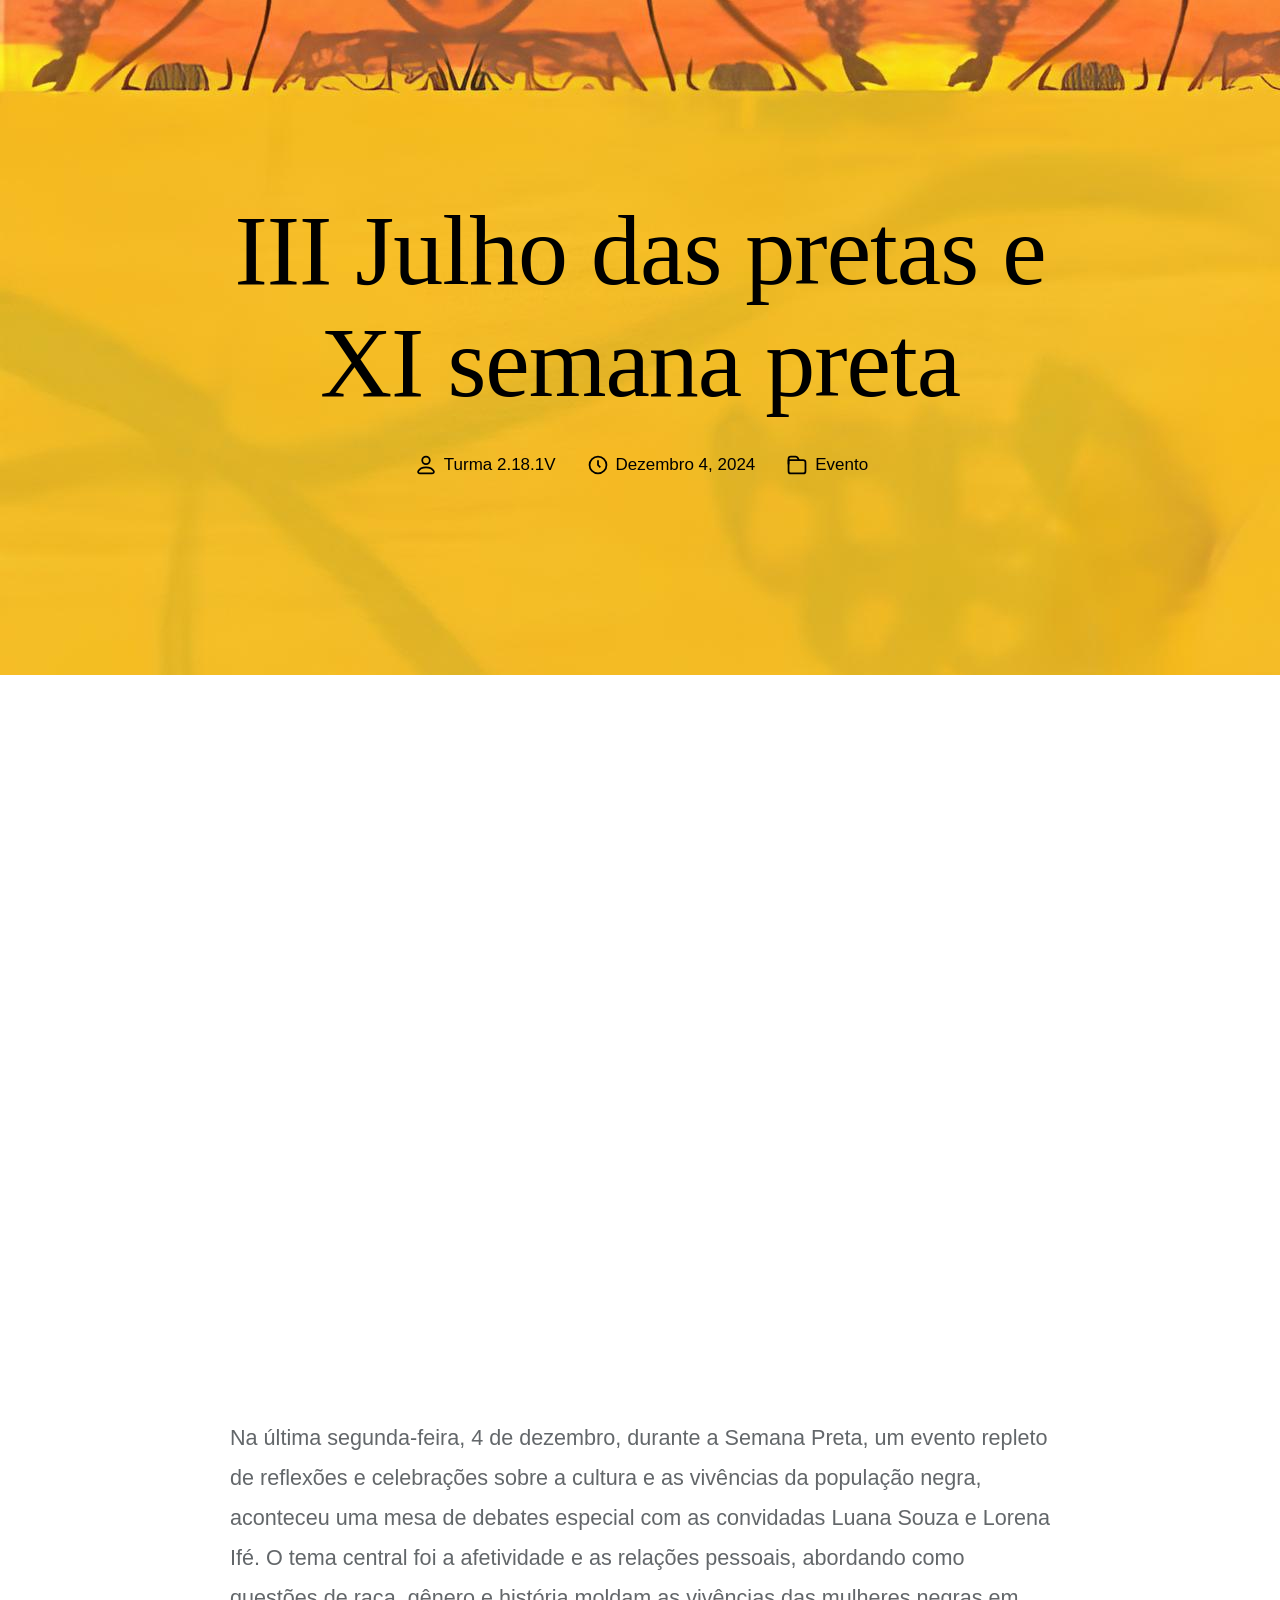
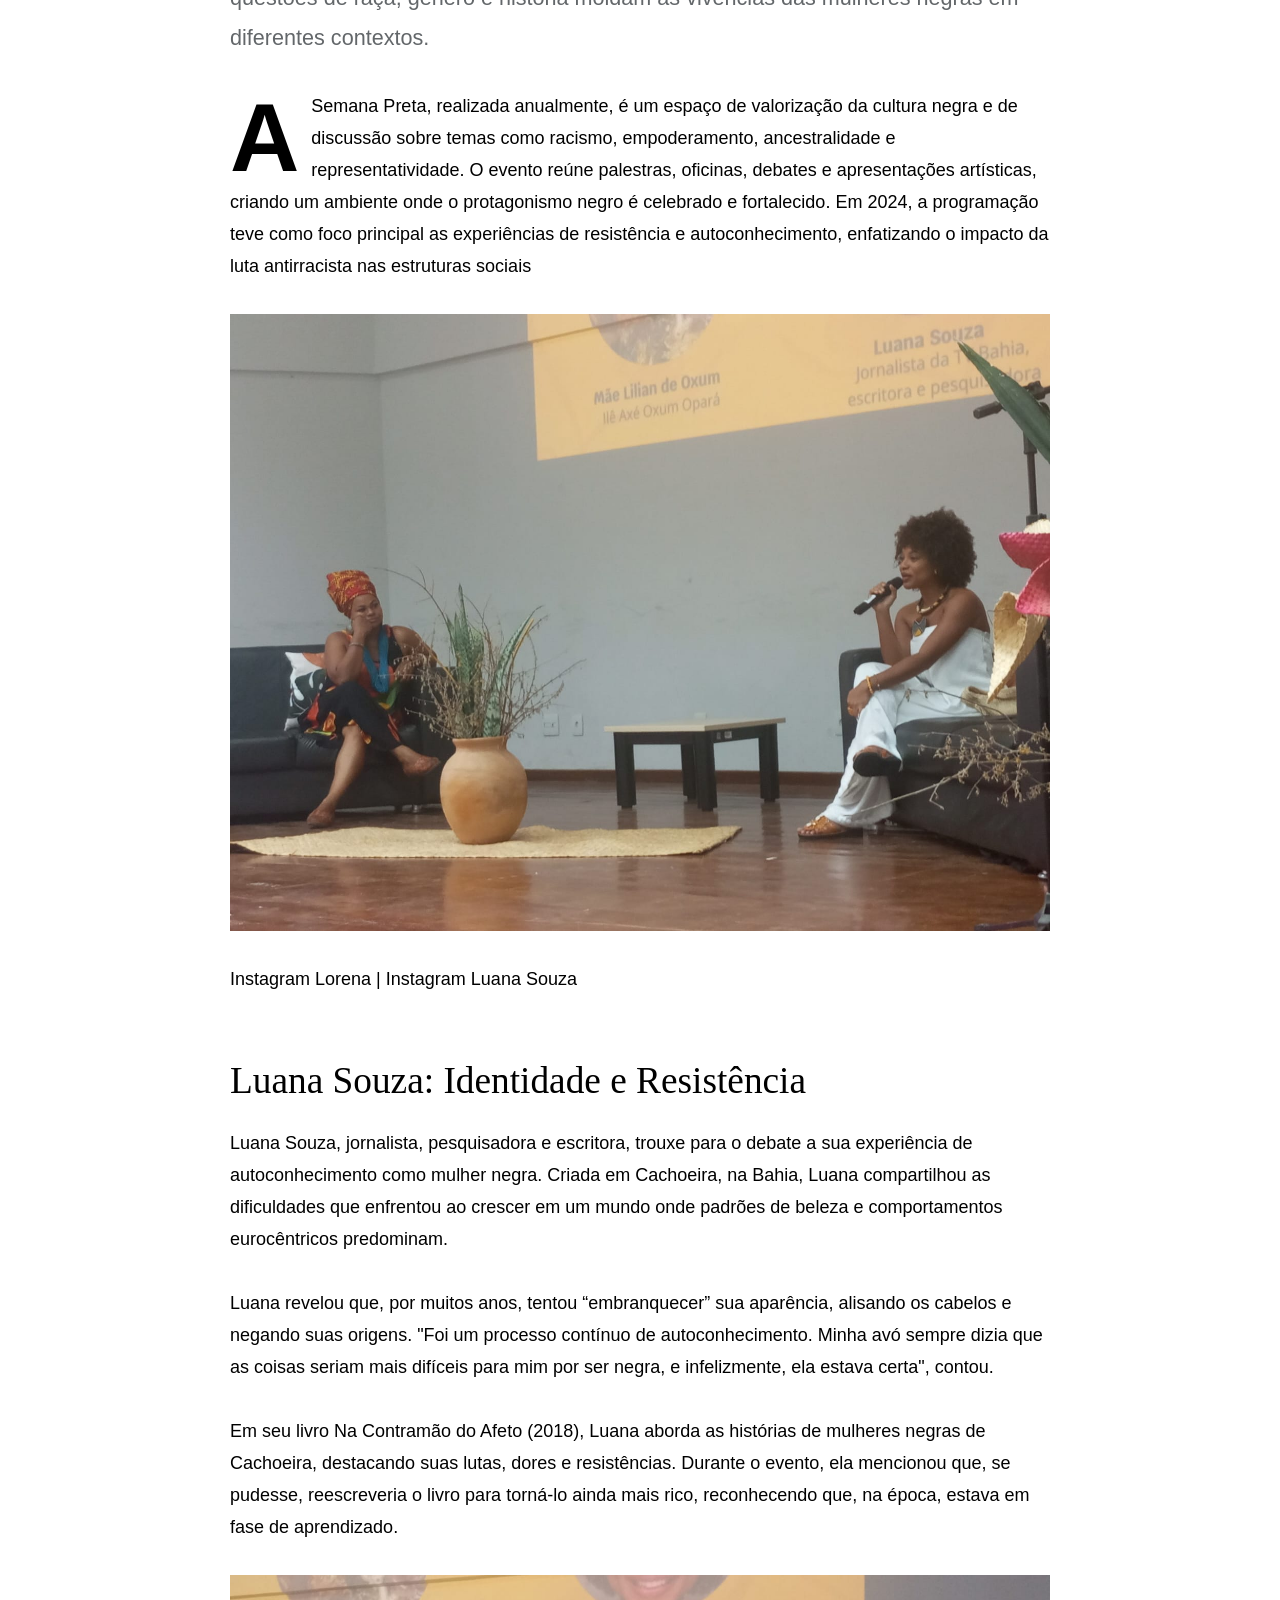
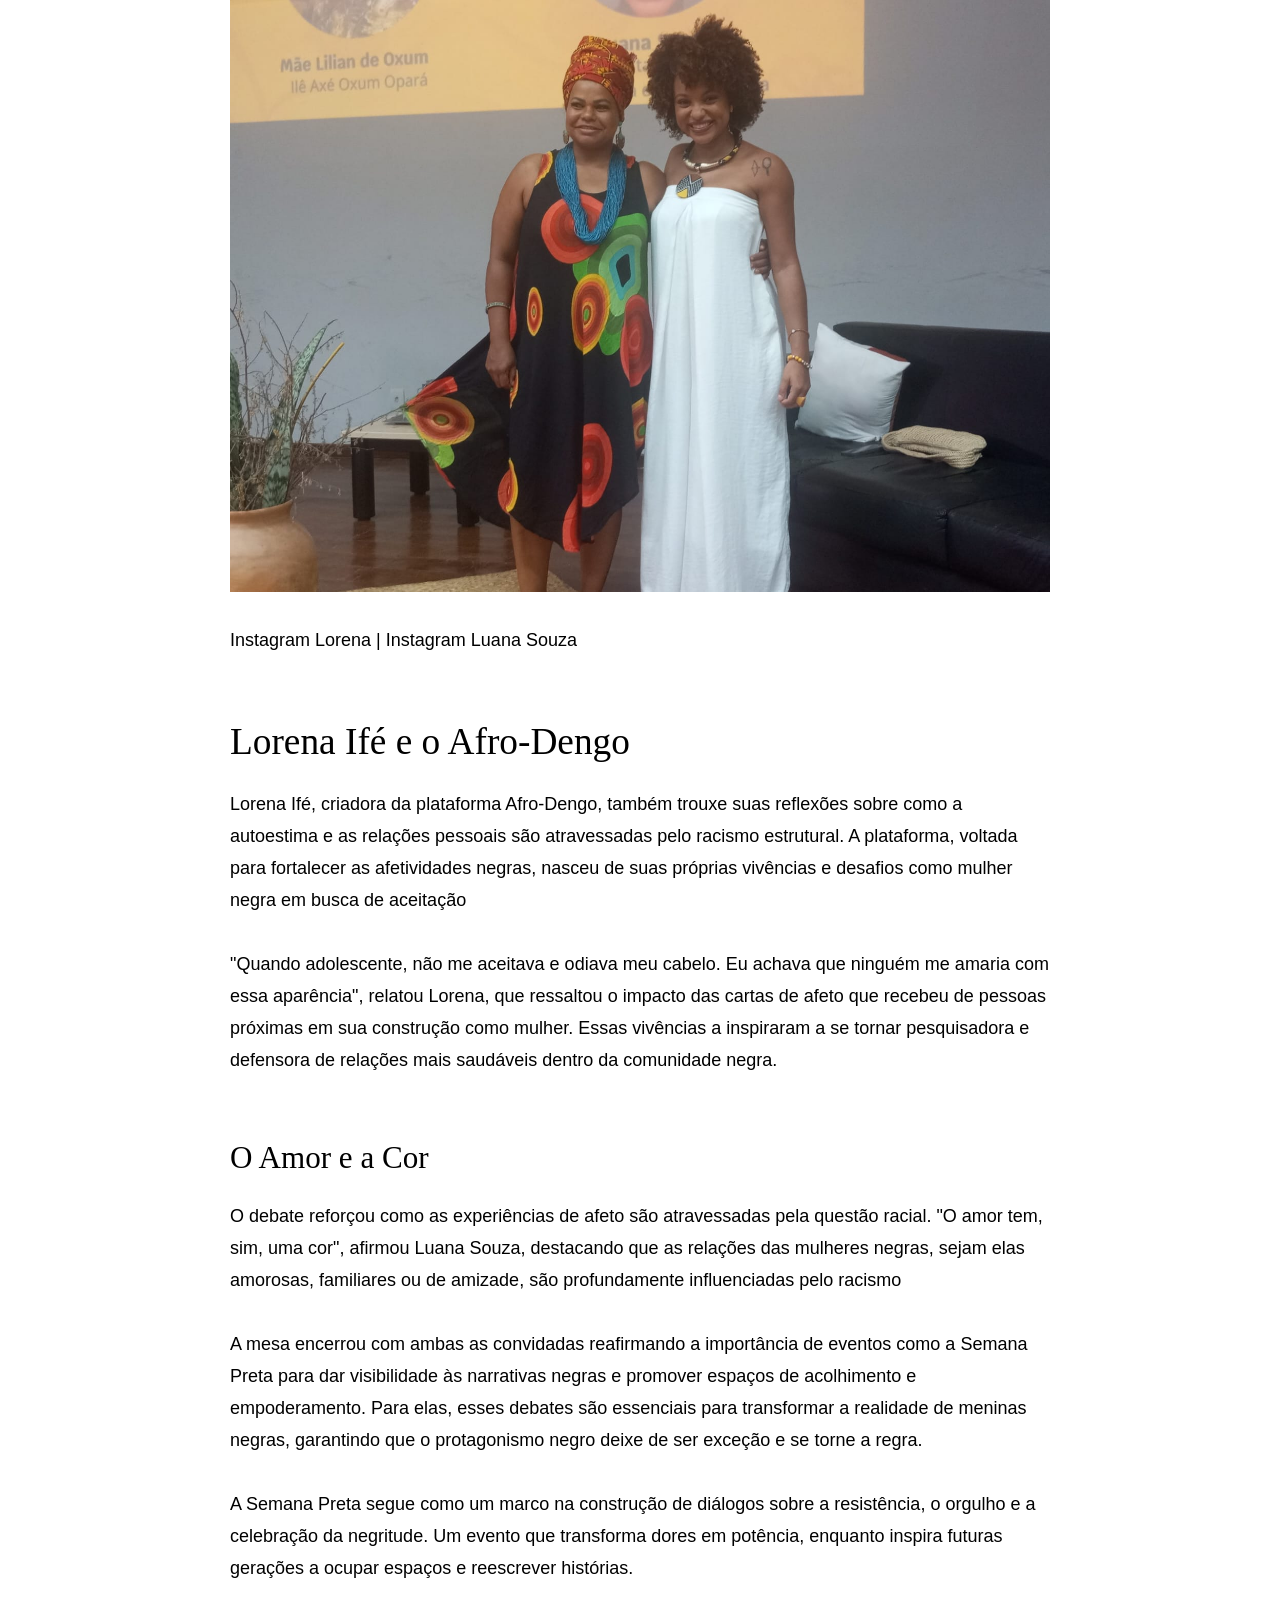
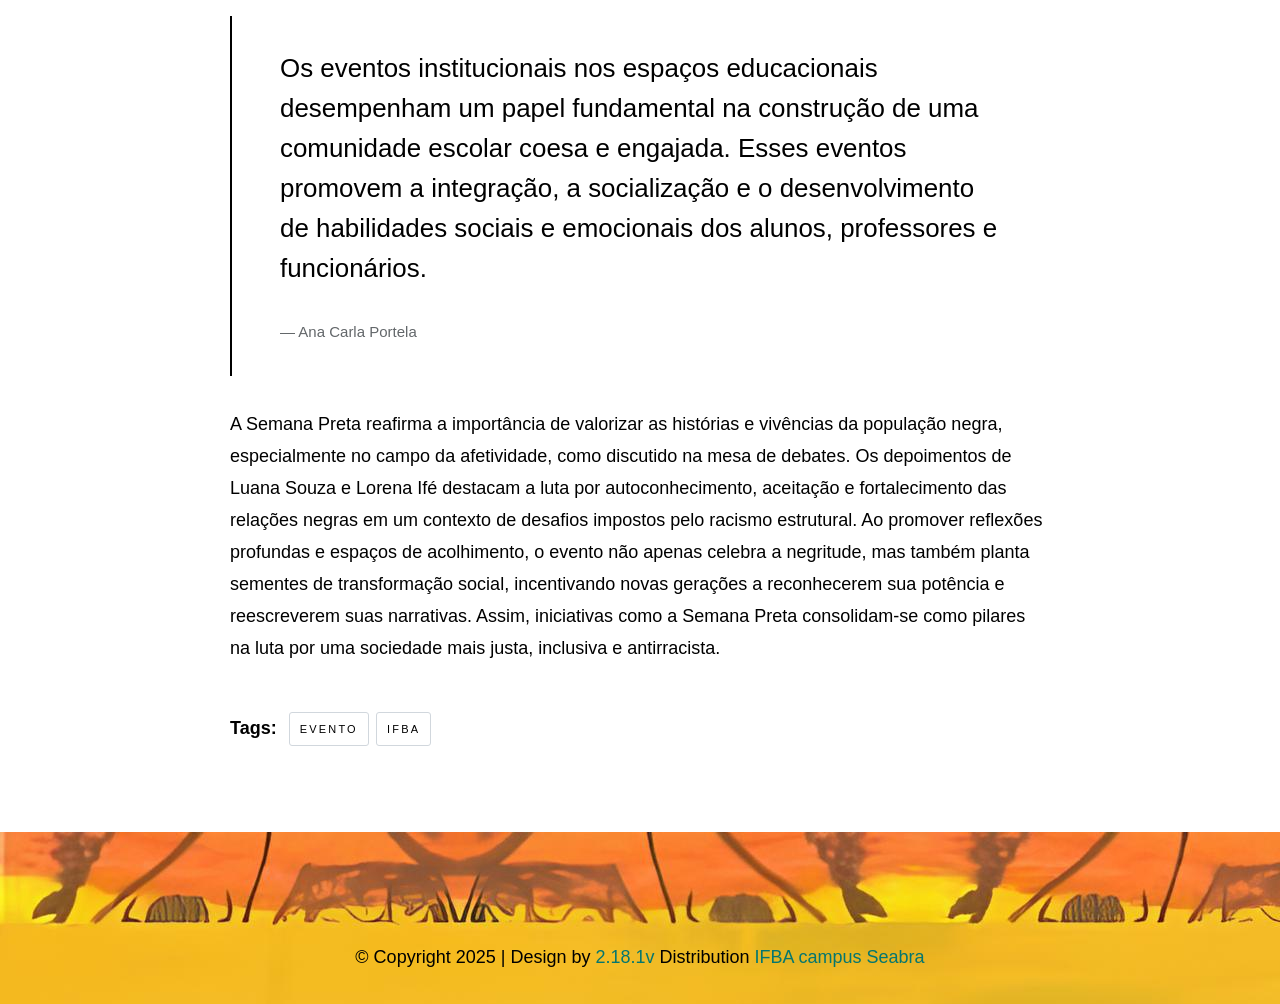
==== commit e4d75fd1: "Update and rename single-standard.html to index.html" ====
--- a/index.html
+++ b/index.html
@@ -1,12 +1,12 @@
 <!DOCTYPE html>
-<html lang="en" class="no-js" >
+<html lang="pt-br" class="no-js" >
 <head>
 
     <!--- basic page needs
     ================================================== -->
     <meta charset="utf-8">
     <meta name="viewport" content="width=device-width, initial-scale=1">
-    <title>Spurgeon</title>
+    <title>Semana preta</title>
 
     <script>
         document.documentElement.classList.remove('no-js');
@@ -15,792 +15,225 @@
 
     <!-- CSS
     ================================================== -->
+    <link href="https://cdn.jsdelivr.net/npm/bootstrap@5.3.3/dist/css/bootstrap.min.css" rel="stylesheet" integrity="sha384-QWTKZyjpPEjISv5WaRU9OFeRpok6YctnYmDr5pNlyT2bRjXh0JMhjY6hW+ALEwIH" crossorigin="anonymous">
     <link rel="stylesheet" href="css/vendor.css">
+    <link rel="stylesheet" href="css/menuCobteudo.css">
     <link rel="stylesheet" href="css/styles.css">
 
     <!-- favicons
     ================================================== -->
     <link rel="apple-touch-icon" sizes="180x180" href="apple-touch-icon.png">
-    <link rel="icon" type="image/png" sizes="32x32" href="favicon-32x32.png">
-    <link rel="icon" type="image/png" sizes="16x16" href="favicon-16x16.png">
+    <link rel="icon" href="/static/img/favicon.ico">
     <link rel="manifest" href="site.webmanifest">
 
 </head>
 
-
 <body id="top">
 
 
-    <!-- preloader
-    ================================================== -->
-    <div id="preloader">
-        <div id="loader" class="dots-fade">
-            <div></div>
-            <div></div>
-            <div></div>
+    <section class="semana h-lg-75 h-10">
+       <!--<img src="images/banner.jpeg" id="hill1">-->
+       <h1 id="text" class="mt-0">
+        III Julho das pretas e <br>XI semana preta
+       </h1>    
+
+       <div class="entry__meta">
+        <div class="entry__meta-author">
+            <svg width="24" height="24" fill="none" viewBox="0 0 24 24">
+                <circle cx="12" cy="8" r="3.25" stroke="currentColor" stroke-linecap="round" stroke-linejoin="round" stroke-width="1.5"></circle>
+                <path stroke="currentColor" stroke-linecap="round" stroke-linejoin="round" stroke-width="1.5" d="M6.8475 19.25H17.1525C18.2944 19.25 19.174 18.2681 18.6408 17.2584C17.8563 15.7731 16.068 14 12 14C7.93201 14 6.14367 15.7731 5.35924 17.2584C4.82597 18.2681 5.70558 19.25 6.8475 19.25Z"></path>
+            </svg>
+            <a href="#">Turma 2.18.1V</a> 
+        </div>
+        <div class="entry__meta-date">
+            <svg width="24" height="24" fill="none" viewBox="0 0 24 24">
+                <circle cx="12" cy="12" r="7.25" stroke="currentColor" stroke-width="1.5"></circle>
+                <path stroke="currentColor" stroke-width="1.5" d="M12 8V12L14 14"></path>
+            </svg>
+            Dezembro 4, 2024 
+        </div>
+        <div class="entry__meta-cat">
+            <svg width="24" height="24" fill="none" viewBox="0 0 24 24">
+                <path stroke="currentColor" stroke-linecap="round" stroke-linejoin="round" stroke-width="1.5" d="M19.25 17.25V9.75C19.25 8.64543 18.3546 7.75 17.25 7.75H4.75V17.25C4.75 18.3546 5.64543 19.25 6.75 19.25H17.25C18.3546 19.25 19.25 18.3546 19.25 17.25Z"></path>
+                <path stroke="currentColor" stroke-linecap="round" stroke-linejoin="round" stroke-width="1.5" d="M13.5 7.5L12.5685 5.7923C12.2181 5.14977 11.5446 4.75 10.8127 4.75H6.75C5.64543 4.75 4.75 5.64543 4.75 6.75V11"></path>
+            </svg>
+              
+            <span class="cat-links">
+                <a href="#0">Evento</a>
+            </span>
         </div>
     </div>
-
+    </section>
+
+    <script src="main.js"></script>
 
     <!-- page wrap
     ================================================== -->
-    <div id="page" class="s-pagewrap ss-home">
+    <div id="page" class="s-pagewrap">
 
 
         <!-- # site header 
         ================================================== -->
-        <header id="masthead" class="s-header">
-
-            <div class="s-header__branding">
-                <p class="site-title">
-                    <a href="index.html" rel="home">Spurgeon.</a>
-                </p>
-            </div>
-
-            <div class="row s-header__navigation">
-
-                <nav class="s-header__nav-wrap">
-    
-                    <h3 class="s-header__nav-heading">Navigate to</h3>
-    
-                    <ul class="s-header__nav">
-                        <li class="current-menu-item"><a href="index.html" title="">Home</a></li>
-                        <li class="has-children">
-                            <a href="#0" title="" class="">Categories</a>
-                            <ul class="sub-menu">
-                                <li><a href="category.html">Design</a></li>
-                                <li><a href="category.html">Lifestyle</a></li>
-                                <li><a href="category.html">Inspiration</a></li>
-                                <li><a href="category.html">Work</a></li>
-                                <li><a href="category.html">Health</a></li>
-                                <li><a href="category.html">Photography</a></li>
-                            </ul>
-                        </li>
-                        <li class="has-children">
-                            <a href="#0" title="" class="">Blog</a>
-                            <ul class="sub-menu">
-                                <li><a href="single-standard.html">Standard Post</a></li>
-                                <li><a href="single-video.html">Video Post</a></li>
-                                <li><a href="single-audio.html">Audio Post</a></li>
-                            </ul>
-                        </li>
-                        <li><a href="styles.html" title="">Styles</a></li>
-                        <li><a href="about.html" title="">About</a></li>
-                        <li><a href="contact.html" title="">Contact</a></li>
-                    </ul> <!-- end s-header__nav -->
-
-                </nav> <!-- end s-header__nav-wrap -->
-    
-            </div> <!-- end s-header__navigation -->
-
-            <div class="s-header__search">
-
-                <div class="s-header__search-inner">
-                    <div class="row">
-    
-                        <form role="search" method="get" class="s-header__search-form" action="#">
-                            <label>
-                                <span class="u-screen-reader-text">Search for:</span>
-                                <input type="search" class="s-header__search-field" placeholder="Search for..." value="" name="s" title="Search for:" autocomplete="off">
-                            </label>
-                            <input type="submit" class="s-header__search-submit" value="Search"> 
-                        </form>
-    
-                        <a href="#0" title="Close Search" class="s-header__search-close">Close</a>
-    
-                    </div> <!-- end row -->
-                </div> <!-- s-header__search-inner -->
-    
-            </div> <!-- end s-header__search -->
-
-            <a class="s-header__menu-toggle" href="#0"><span>Menu</span></a>
-            <a class="s-header__search-trigger" href="#">
-                <svg width="24" height="24" fill="none" viewBox="0 0 24 24">
-                    <path stroke="currentColor" stroke-linecap="round" stroke-linejoin="round" stroke-width="1.5" d="M19.25 19.25L15.5 15.5M4.75 11C4.75 7.54822 7.54822 4.75 11 4.75C14.4518 4.75 17.25 7.54822 17.25 11C17.25 14.4518 14.4518 17.25 11 17.25C7.54822 17.25 4.75 14.4518 4.75 11Z"></path>
-                </svg>
-            </a>
-
-        </header> <!-- end s-header -->
-
 
         <!-- # site-content
         ================================================== -->
-        <section id="content" class="s-content">
-
-
-            <!-- hero -->
-            <div class="hero">
-
-                <div class="hero__slider swiper-container">
-
-                    <div class="swiper-wrapper">
-                        <article class="hero__slide swiper-slide">
-                            <div class="hero__entry-image" style="background-image: url('images/thumbs/featured/featured-01_2000.jpg');"></div>
-                            <div class="hero__entry-text">
-                                <div class="hero__entry-text-inner">
-                                    <div class="hero__entry-meta">
-                                        <span class="cat-links">
-                                            <a href="category.html">Inspiration</a>
-                                        </span>
-                                    </div>
-                                    <h2 class="hero__entry-title">
-                                        <a href="single-standard.html">
-                                            Understanding and Using Negative Space.
-                                        </a>
-                                    </h2>
-                                    <p class="hero__entry-desc">
-                                    Lorem ipsum dolor sit amet, consectetur adipiscing elit, sed do eiusmod tempor 
-                                    incididunt ut labore et dolore magna aliqua. Ut enim ad minim veniam, quis 
-                                    nostrud corporis est laudantium voluptatum consectetur adipiscing. 
-                                    </p>
-                                    <a class="hero__more-link" href="single-standard.html">Read More</a>
+        <div id="content" class="s-content s-content--blog pt-5">
+
+            <div class="row entry-wrap pb-5">
+                    <div class="column lg-12">
+
+                        <article class="entry format-standard">
+
+                                <div class="w-100 d-flex justify-content-center mb-4">
+                                    <iframe width="1160" height="652.5"  src="https://www.youtube.com/embed/J9bmyQccaEw?si=61gXPycb_XJiZX49" 
+                                    title="YouTube video player" frameborder="0" allow="accelerometer; autoplay; clipboard-write; encrypted-media; gyroscope; picture-in-picture; web-share" 
+                                    referrerpolicy="strict-origin-when-cross-origin" allowfullscreen></iframe>
                                 </div>
-                            </div>
-                        </article>
-                        <article class="hero__slide swiper-slide">
-                            <div class="hero__entry-image" style="background-image: url('images/thumbs/featured/featured-02_2000.jpg');"></div>
-                            <div class="hero__entry-text">
-                                <div class="hero__entry-text-inner">
-                                    <div class="hero__entry-meta">
-                                        <span class="cat-links">
-                                            <a href="category.html">Health</a>
-                                        </span>
-                                    </div>
-                                    <h2 class="hero__entry-title">
-                                        <a href="single-standard.html">
-                                            10 Reasons Why Being in Nature Is Good For You.
-                                        </a>
-                                    </h2>
-                                    <p class="hero__entry-desc">
-                                    Voluptas harum sequi rerum quasi quisquam. Est tenetur ut doloribus in aliquid animi nostrum. Tempora 
-                                    quibusdam ad nulla. Quis autem possimus dolores est est fugiat saepe vel aut. Earum consequatur.
-                                    </p>
-                                    <a class="hero__more-link" href="single-standard.html">Read More</a>
-                                </div>
-                            </div>
-                        </article>
-                        <article class="hero__slide swiper-slide">
-                            <div class="hero__entry-image" style="background-image: url('images/thumbs/featured/featured-03_2000.jpg');"></div>
-                            <div class="hero__entry-text">
-                                <div class="hero__entry-text-inner">
-                                    <div class="hero__entry-meta">
-                                        <span class="cat-links">
-                                            <a href="category.html">Lifestyle</a>
-                                        </span>
-                                    </div>
-                                    <h2 class="hero__entry-title">
-                                        <a href="single-standard.html">
-                                            Six Relaxation Techniques to Reduce Stress.
-                                        </a>
-                                    </h2>
-                                    <p class="hero__entry-desc">
-                                    Quasi consequatur quia excepturi ullam velit. Repellat velit vel occaecati neque perspiciatis quibusdam nulla. 
-                                    Unde et earum. Nostrum nulla optio debitis odio modi. Quis autem possimus dolores est est fugiat saepe vel aut.
-                                    </p>
-                                    <a class="hero__more-link" href="single-standard.html">Read More</a>
-                                </div>
-                            </div>
-                        </article>
-                    </div> <!-- swiper-wrapper -->
-
-                    <div class="swiper-pagination"></div>
+                                <div class="content-primary">
+                                    
+                                    <div class="entry__content">
+                                        
+                                        <p class="lead">
+                                            Na última segunda-feira, 4 de dezembro, durante a Semana Preta, um evento repleto de reflexões 
+                                            e celebrações sobre a cultura e as vivências da população negra, aconteceu uma mesa de debates 
+                                            especial com as convidadas Luana Souza e Lorena Ifé. O tema central foi a afetividade e as relações 
+                                            pessoais, abordando como questões de raça, gênero e história moldam as vivências das mulheres negras
+                                             em diferentes contextos.
+                                        </p> 
     
-                </div> <!-- end hero slider -->
-
-                <a href="#bricks" class="hero__scroll-down smoothscroll">
-                    <svg width="24" height="24" fill="none" viewBox="0 0 24 24">
-                        <path stroke="currentColor" stroke-linecap="round" stroke-linejoin="round" stroke-width="1.5" d="M10.25 6.75L4.75 12L10.25 17.25"></path>
-                        <path stroke="currentColor" stroke-linecap="round" stroke-linejoin="round" stroke-width="1.5" d="M19.25 12H5"></path>
-                    </svg>
-                    <span>Scroll</span>
-                </a>
-
-            </div> <!-- end hero -->
-
-
-            <!--  masonry -->
-            <div id="bricks" class="bricks">
-
-                <div class="masonry">
-
-                    <div class="bricks-wrapper" data-animate-block>
-
-                        <div class="grid-sizer"></div>
-
-                        <article class="brick entry" data-animate-el>
-        
-                            <div class="entry__thumb">
-                                <a href="single-standard.html" class="thumb-link">
-                                    <img src="images/thumbs/masonry/statue-600.jpg" 
-                                        srcset="images/thumbs/masonry/statue-600.jpg 1x, images/thumbs/masonry/statue-1200.jpg 2x" alt="">
-                                </a>
-                            </div> <!-- end entry__thumb -->
-        
-                            <div class="entry__text">
-                                <div class="entry__header">
-                                    <div class="entry__meta">
-                                        <span class="cat-links">
-                                            <a href="#">Design</a>
-                                        </span>
-                                        <span class="byline">
-                                            By:
-                                            <a href="#0">Naruto Uzumaki</a>
-                                        </span>
-                                    </div>
-                                    <h1 class="entry__title"><a href="single-standard.html">Just a Normal Simple Blog Post.</a></h1>
-                                 </div>
-                                <div class="entry__excerpt">
-                                    <p>
-                                    Lorem ipsum Sed eiusmod esse aliqua sed incididunt aliqua incididunt mollit id et sit proident dolor nulla 
-                                    sed commodo est ad minim elit reprehenderit nisi officia aute incididunt velit sint in aliqua cillum in.
-                                    </p>
-                                </div>
-                                <a class="entry__more-link" href="#0">Read More</a>
-                            </div> <!-- end entry__text -->
+                                        <p class="drop-cap">
+                                            A Semana Preta, realizada anualmente, é um espaço de valorização da cultura negra e de discussão 
+                                            sobre temas como racismo, empoderamento, ancestralidade e representatividade. O evento reúne palestras,
+                                             oficinas, debates e apresentações artísticas, criando um ambiente onde o protagonismo negro é celebrado 
+                                             e fortalecido. Em 2024, a programação teve como foco principal as experiências de resistência e autoconhecimento, 
+                                             enfatizando o impacto da luta antirracista nas estruturas sociais
+                                        </p>
+                
+                    
+                                        <div>
+                                            <img src="images/img1.jpeg" alt="">
+                                        </div>
+                                       <a href="https://www.instagram.com/lorenaife?igsh=MWpha2NsZjJlMGduOQ%3D%3D" class="link">Instagram Lorena</a> <A>|</A> <a class="link" href="https://www.instagram.com/luanasouzatv?igsh=MWIwNHNyejdleGRkZQ%3D%3D">Instagram Luana Souza </a>
+
+                                        <h2>Luana Souza: Identidade e Resistência</h2>
+                
+                                        <p>
+                                            Luana Souza, jornalista, pesquisadora e escritora, trouxe para o debate a sua experiência de autoconhecimento
+                                             como mulher negra. Criada em Cachoeira, na Bahia, Luana compartilhou as dificuldades que enfrentou ao crescer 
+                                             em um mundo onde padrões de beleza e comportamentos eurocêntricos predominam.
+                                        </p>
+
+                                        <p>
+                                            Luana revelou que, por muitos anos, tentou “embranquecer” sua aparência, alisando os cabelos e negando suas origens.
+                                            "Foi um processo contínuo de autoconhecimento. Minha avó sempre dizia que as coisas seriam mais difíceis para mim por
+                                            ser negra, e infelizmente, ela estava certa", contou.
+                                        </p>
+
+                                        <p>
+                                            Em seu livro Na Contramão do Afeto (2018), Luana aborda as histórias de mulheres negras de Cachoeira, destacando suas 
+                                            lutas, dores e resistências. Durante o evento, ela mencionou que, se pudesse, reescreveria o livro para torná-lo ainda 
+                                            mais rico, reconhecendo que, na época, estava em fase de aprendizado.
+                                        </p>
+
+                                        <div>
+                                            <img src="images/img2.jpeg" alt="">
+                                        </div>
+                                       <a class="link" href="https://www.instagram.com/lorenaife?igsh=MWpha2NsZjJlMGduOQ%3D%3D">Instagram Lorena</a> <A>|</A> <a class="link" href="https://www.instagram.com/luanasouzatv?igsh=MWIwNHNyejdleGRkZQ%3D%3D">Instagram Luana Souza </a>
+                                        
+                                        <h2>Lorena Ifé e o Afro-Dengo</h2>
+
+                                        <p>
+                                            Lorena Ifé, criadora da plataforma Afro-Dengo, também trouxe suas reflexões sobre como a autoestima e as relações pessoais 
+                                            são atravessadas pelo racismo estrutural. A plataforma, voltada para fortalecer as afetividades negras, nasceu de suas próprias 
+                                            vivências e desafios como mulher negra em busca de aceitação
+                                        </p>
+
+                                        <p>
+                                            "Quando adolescente, não me aceitava e odiava meu cabelo. Eu achava que ninguém me amaria com essa aparência", relatou Lorena,
+                                             que ressaltou o impacto das cartas de afeto que recebeu de pessoas próximas em sua construção como mulher. Essas vivências a 
+                                             inspiraram a se tornar pesquisadora e defensora de relações mais saudáveis dentro da comunidade negra.
+                                        </p>
+                                        
+                                        <h3>O Amor e a Cor</h3>
+
+                                        <p>
+                                            O debate reforçou como as experiências de afeto são atravessadas pela questão racial. "O amor tem, sim, uma cor", afirmou Luana Souza,
+                                            destacando que as relações das mulheres negras, sejam elas amorosas, familiares ou de amizade, são profundamente influenciadas pelo racismo
+                                        </p>
+
+                                        <p>
+                                            A mesa encerrou com ambas as convidadas reafirmando a importância de eventos como a Semana Preta para dar visibilidade às narrativas negras 
+                                            e promover espaços de acolhimento e empoderamento. Para elas, esses debates são essenciais para transformar a realidade de meninas negras, 
+                                            garantindo que o protagonismo negro deixe de ser exceção e se torne a regra.
+                                        </p>
+
+                                        <p>
+                                            A Semana Preta segue como um marco na construção de diálogos sobre a resistência, o orgulho e a celebração da negritude. Um evento que transforma 
+                                            dores em potência, enquanto inspira futuras gerações a ocupar espaços e reescrever histórias.
+                                        </p>
+                                        
+                                        <blockquote>
+                                            <p>
+                                                Os eventos institucionais nos espaços educacionais desempenham um papel fundamental na construção de uma comunidade escolar coesa e engajada.
+                                                 Esses eventos promovem a integração, a socialização e o desenvolvimento de habilidades sociais e emocionais dos alunos, professores e funcionários.
+                                            </p>
+                                            <cite>Ana Carla Portela</cite>
+                                        </blockquote>
+                
+                                        <p>
+                                            A Semana Preta reafirma a importância de valorizar as histórias e vivências da população negra, especialmente no campo da afetividade, como discutido na 
+                                            mesa de debates. Os depoimentos de Luana Souza e Lorena Ifé destacam a luta por autoconhecimento, aceitação e fortalecimento das relações negras em um contexto 
+                                            de desafios impostos pelo racismo estrutural. Ao promover reflexões profundas e espaços de acolhimento, o evento não apenas celebra a negritude, mas também planta 
+                                            sementes de transformação social, incentivando novas gerações a reconhecerem sua potência e reescreverem suas narrativas. Assim, iniciativas como a Semana Preta 
+                                            consolidam-se como pilares na luta por uma sociedade mais justa, inclusiva e antirracista.
+                                        </p>
+                
+                                        
+                                       <p class="entry__tags">
+                                            <strong>Tags:</strong>
                         
-                        </article> <!-- end article -->
-
-                        <article class="brick entry" data-animate-el>
-        
-                            <div class="entry__thumb">
-                                <a href="single-standard.html" class="thumb-link">
-                                    <img src="images/thumbs/masonry/beetle-600.jpg" 
-                                        srcset="images/thumbs/masonry/beetle-600.jpg 1x, images/thumbs/masonry/beetle-1200.jpg 2x" alt="">
-                                </a>
-                            </div> <!-- end entry__thumb -->
-        
-                            <div class="entry__text">
-                                <div class="entry__header">
-                                    <div class="entry__meta">
-                                        <span class="cat-links">
-                                            <a href="#">Lifestyle</a>
-                                        </span>
-                                        <span class="post-date">
-                                            By:
-                                            <a href="#0">Sasuke Uchiha</a>
-                                        </span>
-                                    </div>
-                                    <h1 class="entry__title"><a href="single-standard.html">Throwback To The Good Old Days.</a></h1>
-                                </div>
-                                <div class="entry__excerpt">
-                                    <p>
-                                    Ipsam odio corrupti et dolores odit aliquid quo. Dolore consectetur a sit modi quam debitis non omnis. Enim ullam 
-                                    voluptatem ipsum soluta sed debitis nihil quasi. Et et et sit. Lorem ipsum Sed eiusmod esse aliqua sed incididunt.
-                                    </p>
-                                </div>
-                                <a class="entry__more-link" href="#0">Read More</a>
-                            </div> <!-- end entry__text -->
+                                            <span class="entry__tag-list">
+                                                <a href="#0">Evento</a>
+                                                <a href="#0">IFBA</a>
+                                            </span>
+                            
+                                        </p>
+    
+                                    </div> <!-- end entry-content -->
+    
+                                </div> <!-- end content-primary -->
                         
-                        </article> <!-- end article -->
-
-                        <article class="brick entry" data-animate-el>
-            
-                            <div class="entry__thumb">
-                                <a href="single-standard.html" class="thumb-link">
-                                    <img src="images/thumbs/masonry/grayscale-600.jpg" 
-                                        srcset="images/thumbs/masonry/grayscale-600.jpg 1x, images/thumbs/masonry/grayscale-1200.jpg 2x" alt="">
-                                </a>
-                            </div> <!-- end entry__thumb -->
-            
-                            <div class="entry__text">
-                                <div class="entry__header">
-                                    <div class="entry__meta">
-                                        <span class="cat-links">
-                                            <a href="#">Design</a>
-                                        </span>
-                                        <span class="byline">
-                                            By:
-                                            <a href="#0">Naruto Uzumaki</a>
-                                        </span>
-                                    </div>
-                                    <h1 class="entry__title"><a href="single-standard.html">5  Grayscale Coloring Techniques.</a></h1>
-                                </div>
-                                <div class="entry__excerpt">
-                                    <p>
-                                    Quo saepe magni magnam expedita nobis. Rerum assumenda necessitatibus tempora dolorem. Harum animi tempora odio natus et 
-                                    et perferendis possimus. Aut quo mollitia libero molestiae aut molestiae voluptate tempore. Eius voluptatem eligendi .
-                                    </p>
-                                </div>
-                                <a class="entry__more-link" href="#0">Read More</a>
-                            </div> <!-- end entry__text -->
-                            
-                        </article> <!-- end article -->
-
-                        <article class="brick entry" data-animate-el>
-            
-                            <div class="entry__thumb">
-                                <a href="single-standard.html" class="thumb-link">
-                                    <img src="images/thumbs/masonry/woodcraft-600.jpg" 
-                                        srcset="images/thumbs/masonry/woodcraft-600.jpg 1x, images/thumbs/masonry/woodcraft-1200.jpg 2x" alt="">
-                                </a>
-                            </div> <!-- end entry__thumb -->
-            
-                            <div class="entry__text">
-                                <div class="entry__header">
-                                    <div class="entry__meta">
-                                        <span class="cat-links">
-                                            <a href="#">Lifestyle</a>
-                                        </span>
-                                        <span class="byline">
-                                            By:
-                                            <a href="#0">Shikamaru Nara</a>
-                                        </span>
-                                    </div>
-                                    <h1 class="entry__title"><a href="single-standard.html">What Minimalism Really Looks Like.</a></h1>
-                                 </div>
-                                <div class="entry__excerpt">
-                                    <p>
-                                    Lorem ipsum Sed eiusmod esse aliqua sed incididunt aliqua incididunt mollit id et sit proident dolor nulla sed commodo 
-                                    est ad minim elit reprehenderit nisi officia aute incididunt velit sint in aliqua cillum in consequat consequat.
-                                    </p>
-                                </div>
-                                <a class="entry__more-link" href="#0">Read More</a>
-                            </div> <!-- end entry__text -->
-            
                         </article> <!-- end entry -->
-        
-                        <article class="brick entry" data-animate-el>
-        
-                            <div class="entry__thumb">
-                                <a href="single-standard.html" class="thumb-link">
-                                    <img src="images/thumbs/masonry/tulips-600.jpg" 
-                                        srcset="images/thumbs/masonry/tulips-600.jpg 1x, images/thumbs/masonry/tulips-1200.jpg 2x" alt="">
-                                </a>
-                            </div>  <!-- end entry__thumb -->
-        
-                            <div class="entry__text">
-                                <div class="entry__header">
-                                    <div class="entry__meta">
-                                        <span class="cat-links">
-                                            <a href="#">Health</a>
-                                        </span>
-                                        <span class="byline">
-                                            By:
-                                            <a href="#0">Kakashi Hatake</a>
-                                        </span>
-                                    </div>
-                                    <h1 class="entry__title"><a href="single-standard.html">10 Interesting Facts About Caffeine.</a></h1>
-                                </div>
-                                <div class="entry__excerpt">
-                                    <p>
-                                    Consequatur amet voluptatem aliquid fuga. Consequatur tempora eos earum deleniti repellendus ducimus. Qui ipsum voluptas 
-                                    sed et ad dignissimos explicabo maxime dolor. Rerum quia et. Suscipit similique et. Atque tenetur provident. Excepturi 
-                                    autem unde.
-                                    </p>
-                                </div>
-                                <a class="entry__more-link" href="#0">Read More</a>
-                            </div> <!-- end entry__text -->
-                        
-                        </article> <!-- end article -->
-
-                        
-
-                        <article class="brick entry" data-animate-el>
-        
-                            <div class="entry__thumb">
-                                <a href="single-standard.html" class="thumb-link">
-                                    <img src="images/thumbs/masonry/red-and-blue-600.jpg" 
-                                        srcset="images/thumbs/masonry/red-and-blue-600.jpg 1x, images/thumbs/masonry/red-and-blue-1200.jpg 2x" alt="">
-                                </a>
-                            </div> <!-- end entry__thumb -->
-        
-                            <div class="entry__text">
-                                <div class="entry__header">
-                                    <div class="entry__meta">
-                                        <span class="cat-links">
-                                            <a href="#">Work</a> 
-                                            <a href="#">Design</a>
-                                        </span>
-                                        <span class="byline">
-                                            By:
-                                            <a href="#0">Shikamaru Nara</a>
-                                        </span>
-                                    </div>
-                                    <h1 class="entry__title"><a href="single-standard.html">Red and Blue Photo Effects.</a></h1>
-                                </div>
-                                <div class="entry__excerpt">
-                                    <p>
-                                    Lorem ipsum Sed eiusmod esse aliqua sed incididunt aliqua incididunt mollit id et sit proident dolor nulla sed commodo 
-                                    est ad minim elit reprehenderit nisi officia aute incididunt velit sint in aliqua cillum in consequat consequat in
-                                    culpa in anim.
-                                    </p>
-                                </div>
-                                <a class="entry__more-link" href="#0">Read More</a>
-                            </div> <!-- end entry__text -->
-                        
-                        </article> <!-- end article -->
-        
-                        <article class="brick entry" data-animate-el>
-                
-                            <div class="entry__thumb">
-                                <a href="single-standard.html" class="thumb-link">
-                                    <img src="images/thumbs/masonry/white-lamp-600.jpg" 
-                                        srcset="images/thumbs/masonry/white-lamp-600.jpg 1x, images/thumbs/masonry/white-lamp-1200.jpg 2x" alt="">
-                                </a>
-                            </div> <!-- end entry__thumb -->
-                
-                            <div class="entry__text">
-                                <div class="entry__header">
-                                    <div class="entry__meta">
-                                        <span class="cat-links">
-                                            <a href="#">Lifestyle</a>
-                                            <a href="#">Work</a>
-                                        </span>
-                                        <span class="byline">
-                                            By:
-                                            <a href="#0">Naruto Uzumaki</a>
-                                        </span>
-                                    </div>
-                                    <h1 class="entry__title"><a href="single-standard.html">10 Practical Ways to Be Minimalist.</a></h1>
-                                </div>
-                                <div class="entry__excerpt">
-                                    <p>
-                                    Ratione qui voluptas reprehenderit facilis soluta ut nam. Distinctio cum excepturi et. Aperiam blanditiis voluptatem.
-                                    A esse sunt nesciunt voluptate. Architecto voluptas id rerum placeat nostrum et optio. Placeat occaecati voluptas.
-                                    </p>
-                                </div>
-                                <a class="entry__more-link" href="#0">Read More</a>
-                            </div> <!-- end entry__text -->
-                                
-                        </article> <!-- end article -->
-        
-                        <article class="brick entry" data-animate-el>
-        
-                            <div class="entry__thumb">
-                                <a href="single-standard.html" class="thumb-link">
-                                    <img src="images/thumbs/masonry/books-600.jpg" 
-                                        srcset="images/thumbs/masonry/books-600.jpg 1x, images/thumbs/masonry/books-1200.jpg 2x" alt="">
-                                </a>
-                            </div> <!-- end entry__thumb -->
-        
-                            <div class="entry__text">
-                                <div class="entry__header">
-                                    <div class="entry__meta">
-                                        <span class="cat-links">
-                                            <a href="#">Health</a>
-                                            <a href="#">Lifestyle</a>
-                                        </span>
-                                        <span class="byline">
-                                            By:
-                                            <a href="#0">Sakura Haruno</a>
-                                        </span>
-                                    </div>
-                                    <h1 class="entry__title"><a href="single-standard.html">What Does Reading Do to Your Brain?</a></h1>
-                                </div>
-                                <div class="entry__excerpt">
-                                    <p>
-                                    Lorem ipsum Sed eiusmod esse aliqua sed incididunt aliqua incididunt mollit id et sit proident dolor nulla sed 
-                                    commodo est ad minim elit reprehenderit nisi officia aute incididunt velit sint in aliqua cillum in consequat.
-                                    </p>
-                                </div>
-                                <a class="entry__more-link" href="#0">Read More</a>
-                            </div> <!-- end entry__text -->
-                        
-                        </article> <!-- end article -->
-        
-                        <article class="brick entry" data-animate-el>
-        
-                            <div class="entry__thumb">
-                                <a href="single-standard.html" class="thumb-link">
-                                    <img src="images/thumbs/masonry/lamp-600.jpg" 
-                                        srcset="images/thumbs/masonry/lamp-600.jpg 1x, images/thumbs/masonry/lamp-1200.jpg 2x" alt="">
-                                </a>
-                            </div> <!-- end entry__thumb -->
-        
-                            <div class="entry__text">
-                                <div class="entry__header">
-                                    <div class="entry__meta">
-                                        <span class="cat-links">
-                                            <a href="#">Design</a>
-                                            <a href="#">Photography</a>
-                                        </span>
-                                        <span class="byline">
-                                            By:
-                                            <a href="#0">Shikamaru Narra</a>
-                                        </span>
-                                    </div>
-                                    <h1 class="entry__title"><a href="single-standard.html">Symmetry In Modern Design.</a></h1>
-                                </div>
-                                <div class="entry__excerpt">
-                                    <p>
-                                    Praesentium vel similique laboriosam repudiandae mollitia error. Inventore numquam occaecati omnis beatae fugiat. 
-                                    Porro sed numquam doloribus dolores exercitationem recusandae culpa. Sint vel vel quia quis. Non velit eum ea 
-                                    tempora quas sapiente.
-                                    </p>
-                                </div>
-                                <a class="entry__more-link" href="#0">Read More</a>
-                            </div> <!-- end entry__text -->
-                        
-                        </article> <!-- end article -->
-
-                        <article class="brick entry" data-animate-el>
-        
-                            <div class="entry__thumb">
-                                <a href="single-standard.html" class="thumb-link">
-                                    <img src="images/thumbs/masonry/clock-600.jpg" 
-                                        srcset="images/thumbs/masonry/clock-600.jpg 1x, images/thumbs/masonry/clock-1200.jpg 2x" alt="">
-                                </a>
-                            </div> <!-- end entry__thumb -->
-        
-                            <div class="entry__text">
-                                <div class="entry__header">
-                                    <div class="entry__meta">
-                                        <span class="cat-links">
-                                            <a href="#">Lifestyle</a>
-                                            <a href="#">Work</a>
-                                        </span>
-                                        <span class="byline">
-                                            By:
-                                            <a href="#0">Sasuke Uchiha</a>
-                                        </span>
-                                    </div>
-                                    <h1 class="entry__title"><a href="single-standard.html">10 Tips for Managing Time Effectively.</a></h1>
-                                </div>
-                                <div class="entry__excerpt">
-                                    <p>
-                                    Lorem ipsum Sed eiusmod esse aliqua sed incididunt aliqua incididunt mollit id et sit proident dolor nulla 
-                                    sed commodo est ad minim elit reprehenderit nisi officia aute incididunt velit sint in aliqua cillum in anim.
-                                    </p>
-                                </div>
-                                <a class="entry__more-link" href="#0">Read More</a>
-                            </div> <!-- end entry__text -->
-                        
-                        </article> <!-- end article -->
-
-                        
-
-                        <article class="brick entry" data-animate-el>
-        
-                            <div class="entry__thumb">
-                                <a href="single-standard.html" class="thumb-link">
-                                    <img src="images/thumbs/masonry/phone-and-keyboard-600.jpg" 
-                                        srcset="images/thumbs/masonry/phone-and-keyboard-600.jpg 1x, images/thumbs/masonry/phone-and-keyboard-1200.jpg 2x" alt="">
-                                </a>
-                            </div> <!-- end entry__thumb -->
-        
-                            <div class="entry__text">
-                                <div class="entry__header">
-                                    <div class="entry__meta">
-                                        <span class="cat-links">
-                                            <a href="https://www.dreamhost.com/r.cgi?287326">Dreamhost</a>
-                                        </span>
-                                        <span class="byline">
-                                            By:
-                                            <a href="#0">StyleShout</a>
-                                        </span>
-                                    </div>
-                                    <h1 class="entry__title"><a href="https://www.dreamhost.com/r.cgi?287326">Need Web Hosting for Your Websites?</a></h1>
-                                </div>
-                                <div class="entry__excerpt">
-                                    <p>
-                                    Need hosting? We would highly recommend DreamHost.
-                                    Enjoy 100% in-house support, guaranteed performance and uptime, 1-click installs, and a super-intuitive control 
-                                    panel to make managing your websites and projects easy.
-                                    </p>
-                                </div>
-                                <a class="entry__more-link" href="https://www.dreamhost.com/r.cgi?287326">Learn More</a>
-                            </div> <!-- end entry__text -->
-                        
-                        </article> <!-- end article -->
-
-                        <article class="brick entry" data-animate-el>
-        
-                            <div class="entry__thumb">
-                                <a href="single-standard.html" class="thumb-link">
-                                    <img src="images/thumbs/masonry/wheel-600.jpg" 
-                                        srcset="images/thumbs/masonry/wheel-600.jpg 1x, images/thumbs/masonry/wheel-1200.jpg 2x" alt="">
-                                </a>
-                            </div> <!-- end entry__thumb -->
-        
-                            <div class="entry__text">
-                                <div class="entry__header">
-                                    <div class="entry__meta">
-                                        <span class="cat-links">
-                                            <a href="#">Photography</a> 
-                                        </span>
-                                        <span class="byline">
-                                            By:
-                                            <a href="#0">Naruto Uzumaki</a>
-                                        </span>
-                                    </div>
-                                    <h1 class="entry__title"><a href="single-standard.html">Black And White Photography Tips.</a></h1>
-                                </div>
-                                <div class="entry__excerpt">
-                                    <p>
-                                    Voluptatem maiores aut delectus accusamus et explicabo et. Enim sunt quo odio sit. Hic consequatur et quia voluptas saepe. 
-                                    Vel nostrum incidunt ab eum distinctio recusandae. Labore dolore consequatur occaecati iste ex consectetur et perferendis.
-                                    </p>
-                                </div>
-                                <a class="entry__more-link" href="#0">Read More</a>
-                            </div> <!-- end entry__text -->
-                        
-                        </article> <!-- end article -->
-
-                    </div> <!-- end bricks-wrapper -->
-
-                </div> <!-- end masonry-->
-
-
-                <!-- pagination -->
-                <div class="row pagination">
-                    <div class="column lg-12">
-                        <nav class="pgn">
-                            <ul>
-                                <li>
-                                    <a class="pgn__prev" href="#0">
-                                        <svg width="24" height="24" fill="none" viewBox="0 0 24 24">
-                                            <path stroke="currentColor" stroke-linecap="round" stroke-linejoin="round" stroke-width="1.5" d="M10.25 6.75L4.75 12L10.25 17.25"></path>
-                                            <path stroke="currentColor" stroke-linecap="round" stroke-linejoin="round" stroke-width="1.5" d="M19.25 12H5"></path>
-                                        </svg>
-                                    </a>
-                                </li>
-                                <li><a class="pgn__num" href="#0">1</a></li>
-                                <li><span class="pgn__num current">2</span></li>
-                                <li><a class="pgn__num" href="#0">3</a></li>
-                                <li><a class="pgn__num" href="#0">4</a></li>
-                                <li><a class="pgn__num" href="#0">5</a></li>
-                                <li><span class="pgn__num dots">…</span></li>
-                                <li><a class="pgn__num" href="#0">8</a></li>
-                                <li>
-                                    <a class="pgn__next" href="#0">
-                                        <svg width="24" height="24" fill="none" viewBox="0 0 24 24">
-                                            <path stroke="currentColor" stroke-linecap="round" stroke-linejoin="round" stroke-width="1.5" d="M13.75 6.75L19.25 12L13.75 17.25"></path>
-                                            <path stroke="currentColor" stroke-linecap="round" stroke-linejoin="round" stroke-width="1.5" d="M19 12H4.75"></path>
-                                        </svg>
-                                    </a>
-                                </li>
-                            </ul>
-                        </nav> <!-- end pgn -->
-                    </div> <!-- end column -->
-                </div> <!-- end pagination -->
-
-            </div> <!-- end bricks -->
-
-        </section> <!-- end s-content -->
+
+                    </div>
+            </div> <!-- end entry-wrap -->
+        </div> <!-- end s-content -->
 
 
         <!-- # site-footer
         ================================================== -->
         <footer id="colophon" class="s-footer">
 
-            <div class="row s-footer__subscribe">
-                <div class="column lg-12">
-
-                    <h2>
-                    Subscribe to Our Newsletter.
-                    </h2>
-                    <p>
-                    Subscribe now to get all latest updates
-                    </p>
-
-                    <form id="mc-form" class="mc-form">
-                        <input type="email" name="EMAIL" id="mce-EMAIL" class="u-fullwidth text-center" placeholder="Your Email Address" title="The domain portion of the email address is invalid (the portion after the @)." pattern="^([^\x00-\x20\x22\x28\x29\x2c\x2e\x3a-\x3c\x3e\x40\x5b-\x5d\x7f-\xff]+|\x22([^\x0d\x22\x5c\x80-\xff]|\x5c[\x00-\x7f])*\x22)(\x2e([^\x00-\x20\x22\x28\x29\x2c\x2e\x3a-\x3c\x3e\x40\x5b-\x5d\x7f-\xff]+|\x22([^\x0d\x22\x5c\x80-\xff]|\x5c[\x00-\x7f])*\x22))*\x40([^\x00-\x20\x22\x28\x29\x2c\x2e\x3a-\x3c\x3e\x40\x5b-\x5d\x7f-\xff]+|\x5b([^\x0d\x5b-\x5d\x80-\xff]|\x5c[\x00-\x7f])*\x5d)(\x2e([^\x00-\x20\x22\x28\x29\x2c\x2e\x3a-\x3c\x3e\x40\x5b-\x5d\x7f-\xff]+|\x5b([^\x0d\x5b-\x5d\x80-\xff]|\x5c[\x00-\x7f])*\x5d))*(\.\w{2,})+$" required>
-                        <input type="submit" name="subscribe" value="Subscribe" class="btn--small btn--primary u-fullwidth">
-                        <!-- <div style="position: absolute; left: -5000px;" aria-hidden="true"><input type="text" name="b_cdb7b577e41181934ed6a6a44_9a91cfe7b3" tabindex="-1" value=""></div> -->
-                        <div class="mc-status"></div>
-                    </form>
-
+            <div class="row ">
+
+               <!--<div class="flexx w-100">
+                    <img src="images/banner.jpeg" class="w-100">
+                </div>-->
+                
+                <div class="footertxt w-100">
+                    <span>© Copyright 2025 | Design by <a href="https://www.instagram.com/2.18.1v/">2.18.1v</a> Distribution <a href="https://prosel.ifba.edu.br/cursos/campus/17/">IFBA campus Seabra</a></span>
                 </div>
-            </div> <!-- end s-footer__subscribe -->
-
-            <div class="row s-footer__main">
-
-                <div class="column lg-5 md-6 tab-12 s-footer__about">
-                    <h4>Spurgeon</h4>
-
-                    <p>
-                    Lorem ipsum dolor sit amet, consectetur 
-                    adipiscing elit, sed do eiusmod tempor 
-                    incididunt ut labore et dolore magna aliqua. 
-                    Ut enim ad minim veniam, quis nostrud exercitation 
-                    ullamco laboris nisi ut aliquip ex ea commodo 
-                    </p>
-                </div> <!-- end s-footer__about -->
-
-                <div class="column lg-5 md-6 tab-12">
-                    <div class="row">
-                        <div class="column lg-6">
-                            <h4>Categories</h4>
-                            <ul class="link-list">
-                                <li><a href="category.html">Lifestyle</a></li>
-                                <li><a href="category.html">Workplace</a></li>
-                                <li><a href="category.html">Inspiration</a></li>
-                                <li><a href="category.html">Design</a></li>
-                                <li><a href="category.html">Health</a></li>
-                                <li><a href="category.html">Photography</a></li>
-                            </ul>
-                        </div>
-                        <div class="column lg-6">
-                            <h4>Site Links</h4>
-                            <ul class="link-list">
-                                <li><a href="index.html">Home</a></li>
-                                <li><a href="category.html">Categories</a></li>
-                                <li><a href="category.html">Blog</a></li>
-                                <li><a href="about.html">About</a></li>
-                                <li><a href="about.html">Contact</a></li>
-                                <li><a href="#0">Terms & Policy</a></li>
-                            </ul>
-                        </div>
-                    </div>
-                </div>
-
-            </div> <!-- end s-footer__main -->
-
-            <div class="row s-footer__bottom">
-
-                <div class="column lg-7 md-6 tab-12">
-                    <ul class="s-footer__social">
-                        <li>
-                            <a href="#0">
-                                <svg xmlns="http://www.w3.org/2000/svg" width="24" height="24" viewBox="0 0 24 24" style="fill: rgba(0, 0, 0, 1);transform: ;msFilter:;"><path d="M12.001 2.002c-5.522 0-9.999 4.477-9.999 9.999 0 4.99 3.656 9.126 8.437 9.879v-6.988h-2.54v-2.891h2.54V9.798c0-2.508 1.493-3.891 3.776-3.891 1.094 0 2.24.195 2.24.195v2.459h-1.264c-1.24 0-1.628.772-1.628 1.563v1.875h2.771l-.443 2.891h-2.328v6.988C18.344 21.129 22 16.992 22 12.001c0-5.522-4.477-9.999-9.999-9.999z"></path></svg>
-                                <span class="u-screen-reader-text">Facebook</span>
-                            </a>
-                        </li>
-                        <li>
-                            <a href="#0">
-                                <svg xmlns="http://www.w3.org/2000/svg" width="24" height="24" viewBox="0 0 24 24" style="fill:rgba(0, 0, 0, 1);transform:;-ms-filter:"><path d="M19.633,7.997c0.013,0.175,0.013,0.349,0.013,0.523c0,5.325-4.053,11.461-11.46,11.461c-2.282,0-4.402-0.661-6.186-1.809 c0.324,0.037,0.636,0.05,0.973,0.05c1.883,0,3.616-0.636,5.001-1.721c-1.771-0.037-3.255-1.197-3.767-2.793 c0.249,0.037,0.499,0.062,0.761,0.062c0.361,0,0.724-0.05,1.061-0.137c-1.847-0.374-3.23-1.995-3.23-3.953v-0.05 c0.537,0.299,1.16,0.486,1.82,0.511C3.534,9.419,2.823,8.184,2.823,6.787c0-0.748,0.199-1.434,0.548-2.032 c1.983,2.443,4.964,4.04,8.306,4.215c-0.062-0.3-0.1-0.611-0.1-0.923c0-2.22,1.796-4.028,4.028-4.028 c1.16,0,2.207,0.486,2.943,1.272c0.91-0.175,1.782-0.512,2.556-0.973c-0.299,0.935-0.936,1.721-1.771,2.22 c0.811-0.088,1.597-0.312,2.319-0.624C21.104,6.712,20.419,7.423,19.633,7.997z"></path></svg>
-                                <span class="u-screen-reader-text">Twitter</span>
-                            </a>
-                        </li>
-                        <li>
-                            <a href="#0">
-                                <svg xmlns="http://www.w3.org/2000/svg" width="24" height="24" viewBox="0 0 24 24" style="fill:rgba(0, 0, 0, 1);transform:;-ms-filter:"><path d="M11.999,7.377c-2.554,0-4.623,2.07-4.623,4.623c0,2.554,2.069,4.624,4.623,4.624c2.552,0,4.623-2.07,4.623-4.624 C16.622,9.447,14.551,7.377,11.999,7.377L11.999,7.377z M11.999,15.004c-1.659,0-3.004-1.345-3.004-3.003 c0-1.659,1.345-3.003,3.004-3.003s3.002,1.344,3.002,3.003C15.001,13.659,13.658,15.004,11.999,15.004L11.999,15.004z"></path><circle cx="16.806" cy="7.207" r="1.078"></circle><path d="M20.533,6.111c-0.469-1.209-1.424-2.165-2.633-2.632c-0.699-0.263-1.438-0.404-2.186-0.42 c-0.963-0.042-1.268-0.054-3.71-0.054s-2.755,0-3.71,0.054C7.548,3.074,6.809,3.215,6.11,3.479C4.9,3.946,3.945,4.902,3.477,6.111 c-0.263,0.7-0.404,1.438-0.419,2.186c-0.043,0.962-0.056,1.267-0.056,3.71c0,2.442,0,2.753,0.056,3.71 c0.015,0.748,0.156,1.486,0.419,2.187c0.469,1.208,1.424,2.164,2.634,2.632c0.696,0.272,1.435,0.426,2.185,0.45 c0.963,0.042,1.268,0.055,3.71,0.055s2.755,0,3.71-0.055c0.747-0.015,1.486-0.157,2.186-0.419c1.209-0.469,2.164-1.424,2.633-2.633 c0.263-0.7,0.404-1.438,0.419-2.186c0.043-0.962,0.056-1.267,0.056-3.71s0-2.753-0.056-3.71C20.941,7.57,20.801,6.819,20.533,6.111z M19.315,15.643c-0.007,0.576-0.111,1.147-0.311,1.688c-0.305,0.787-0.926,1.409-1.712,1.711c-0.535,0.199-1.099,0.303-1.67,0.311 c-0.95,0.044-1.218,0.055-3.654,0.055c-2.438,0-2.687,0-3.655-0.055c-0.569-0.007-1.135-0.112-1.669-0.311 c-0.789-0.301-1.414-0.923-1.719-1.711c-0.196-0.534-0.302-1.099-0.311-1.669c-0.043-0.95-0.053-1.218-0.053-3.654 c0-2.437,0-2.686,0.053-3.655c0.007-0.576,0.111-1.146,0.311-1.687c0.305-0.789,0.93-1.41,1.719-1.712 c0.534-0.198,1.1-0.303,1.669-0.311c0.951-0.043,1.218-0.055,3.655-0.055c2.437,0,2.687,0,3.654,0.055 c0.571,0.007,1.135,0.112,1.67,0.311c0.786,0.303,1.407,0.925,1.712,1.712c0.196,0.534,0.302,1.099,0.311,1.669 c0.043,0.951,0.054,1.218,0.054,3.655c0,2.436,0,2.698-0.043,3.654H19.315z"></path></svg>
-                                <span class="u-screen-reader-text">Instagram</span>
-                            </a>
-                        </li>
-                        <li>
-                            <a href="#0">
-                                <svg xmlns="http://www.w3.org/2000/svg" width="24" height="24" viewBox="0 0 24 24" style="fill: rgba(0, 0, 0, 1);transform: ;msFilter:;"><path d="M11.99 2C6.472 2 2 6.473 2 11.99c0 4.232 2.633 7.85 6.35 9.306-.088-.79-.166-2.006.034-2.868.182-.78 1.172-4.966 1.172-4.966s-.299-.599-.299-1.484c0-1.388.805-2.425 1.808-2.425.853 0 1.264.64 1.264 1.407 0 .858-.546 2.139-.827 3.327-.235.994.499 1.805 1.479 1.805 1.775 0 3.141-1.872 3.141-4.575 0-2.392-1.719-4.064-4.173-4.064-2.843 0-4.512 2.132-4.512 4.335 0 .858.331 1.779.744 2.28a.3.3 0 0 1 .069.286c-.076.315-.245.994-.277 1.133-.044.183-.145.222-.335.134-1.247-.581-2.027-2.405-2.027-3.871 0-3.151 2.289-6.045 6.601-6.045 3.466 0 6.159 2.469 6.159 5.77 0 3.444-2.171 6.213-5.184 6.213-1.013 0-1.964-.525-2.29-1.146l-.623 2.374c-.225.868-.834 1.956-1.241 2.62a10 10 0 0 0 2.958.445c5.517 0 9.99-4.473 9.99-9.99S17.507 2 11.99 2"></path></svg>
-                                <span class="u-screen-reader-text">Pinterest</span>
-                            </a>
-                        </li>
-                    </ul>
-                </div>
-                <div class="column lg-5 md-6 tab-12">
-                    <div class="ss-copyright">
-                        <span>© Copyright Spurgeon 2021</span> 
-                        <span>Design by <a href="https://www.styleshout.com/">StyleShout</a> Distribution <a href="https://themewagon.com">ThemeWagon</a></span>
-                    </div>
-                </div>
 
             </div> <!-- end s-footer__bottom -->
-           
-            <div class="ss-go-top">
-                <a class="smoothscroll" title="Back to Top" href="#top">
-                    <svg width="24" height="24" fill="none" viewBox="0 0 24 24">
-                        <path stroke="currentColor" stroke-linecap="round" stroke-linejoin="round" stroke-width="1.5" d="M17.25 10.25L12 4.75L6.75 10.25"/>
-                        <path stroke="currentColor" stroke-linecap="round" stroke-linejoin="round" stroke-width="1.5" d="M12 19.25V5.75"/>
-                    </svg>
-                </a>
-            </div> <!-- end ss-go-top -->
 
         </footer><!-- end s-footer -->
 
-
+    </div>
     <!-- Java Script
     ================================================== -->
     <script src="js/plugins.js"></script>
     <script src="js/main.js"></script>
-
+    <script src="https://cdn.jsdelivr.net/npm/@popperjs/core@2.11.8/dist/umd/popper.min.js" integrity="sha384-I7E8VVD/ismYTF4hNIPjVp/Zjvgyol6VFvRkX/vR+Vc4jQkC+hVqc2pM8ODewa9r" crossorigin="anonymous"></script>
+    <script src="https://cdn.jsdelivr.net/npm/bootstrap@5.3.3/dist/js/bootstrap.min.js" integrity="sha384-0pUGZvbkm6XF6gxjEnlmuGrJXVbNuzT9qBBavbLwCsOGabYfZo0T0to5eqruptLy" crossorigin="anonymous"></script>
 </body>
-</html>+</html>
--- a/css/styles.css
+++ b/css/styles.css
@@ -77,6 +77,93 @@
 /* ------------------------------------------------------------------- 
  * ## fonts 
  * ------------------------------------------------------------------- */
+
+ body{
+    height: 100%;
+    width: 100%;
+    background-color: #003329;
+    min-height: 100vh;
+    margin: 0;
+    padding: 0;
+    /*overflow-x: hidden;*/
+ }
+
+
+.link
+{
+    color: black;
+}
+
+.link:hover
+{
+    color: #F0B924;
+}
+
+.semana{
+    display: flex;
+    flex-direction: column;
+    justify-content: center;
+    align-items: center;
+    height: 100vh;
+    overflow: hidden; 
+    margin-bottom: -5px;
+
+
+}
+
+.semana h1
+{
+    margin-bottom: 30px;
+}
+
+.pb-5
+{
+    padding-top: 5rem;
+}
+ .top-10
+ {
+    top: 160px;
+ }
+
+ #text {
+    /*position: absolute;
+    font-size: 4em;
+    color: #351f10;
+    text-shadow: 2px 2px 4px rgba(0, 0, 0, .2);*/
+    font-size: 10rem;
+    text-align: center;
+    line-height: 1.12;
+    letter-spacing: -.01em;
+ }
+
+ .semana img {
+    position: absolute;
+    top: 0;
+    left: 0;
+    width: 100%;
+    pointer-events: none;
+ }
+
+ .sec {
+    position: relative;
+    background: #003329;
+    padding: 80px;
+    margin-top: -5px;
+ }
+
+ .sec h2{
+    font-size: 2em;
+    color: #fff;
+    margin-bottom: 10px;
+
+ }
+
+.sec p {
+    font-size: 1em;
+    color: #fff;
+    font-weight: 300;
+ }
+ 
 @import url("https://fonts.googleapis.com/css2?family=Castoro:ital@0;1&family=Inter:wght@300;400;500;600;700&display=swap");
 
 :root {
@@ -4502,11 +4589,29 @@
 .s-footer {
     background-color : var(--color-gray-4);
     font-weight      : 300;
-    padding-top      : var(--vspace-4_5);
-    padding-bottom   : var(--vspace-3_5);
+    padding-top      : 70px;
+    padding-bottom   : 70px;
     position         : relative;
 }
 
+.flexx{
+    display: flex;
+    z-index: 0;
+    position: absolute;
+    top: 0%;
+    left: 0%;
+}
+
+.footertxt{
+    position: relative;
+    z-index: 1;
+    display: flex;
+    justify-content: center;
+    align-items: center;
+}
+
+
+     
 .s-footer>.row {
     max-width : 1000px;
 }
@@ -4549,7 +4654,6 @@
 .s-footer__main {
     font-size   : calc(var(--text-size) * 0.8889);
     line-height : var(--vspace-0_875);
-    border-top  : 1px solid var(--color-border);
     padding-top : var(--vspace-1_25);
 }
 
@@ -4944,7 +5048,7 @@
 
 .entry__tag-list a:focus,
 .entry__tag-list a:hover {
-    background-color : var(--color-text);
+    background-color : #F5BC25;
     color            : white;
 }
 
@@ -5366,4 +5470,78 @@
     .comment-respond form {
         padding-top : var(--vspace-1);
     }
+}
+
+/* --------------- Murilo ----------------- */
+
+@media screen and (max-width: 480px)
+{
+    #text
+    {
+        font-size: 3.8rem;
+    }
+
+    .semana
+    {
+        height: 300px;
+    }
+
+    .h-10 
+    {
+        height: 45%;
+    }
+
+    h2 
+    {
+        font-size: 2.5rem;
+    }
+
+    h3 
+    {
+        font-size: 2rem;
+    }
+
+    p{
+        font-size: 1.7rem;
+    }
+    .lead {
+        font-size: 1.8rem;
+    }
+
+    iframe {
+        height: 250px;
+    }
+}
+
+@media screen and (min-width: 480px)
+{
+    .h-lg-75
+    {
+        height: 75%;
+    }
+
+    footer .row div 
+    {
+        position: relative;
+        top: 39px;
+    }
+}
+
+
+@media screen and (min-width: 401px) and (max-width: 479px) {
+    footer .row div 
+    {
+        position: relative;
+        top: 39px;
+    }
+}
+
+.semana
+{
+    background-image: url(../images/banner.jpeg);
+}
+
+footer
+{
+    background-image: url(../images/banner.jpeg);
 }
